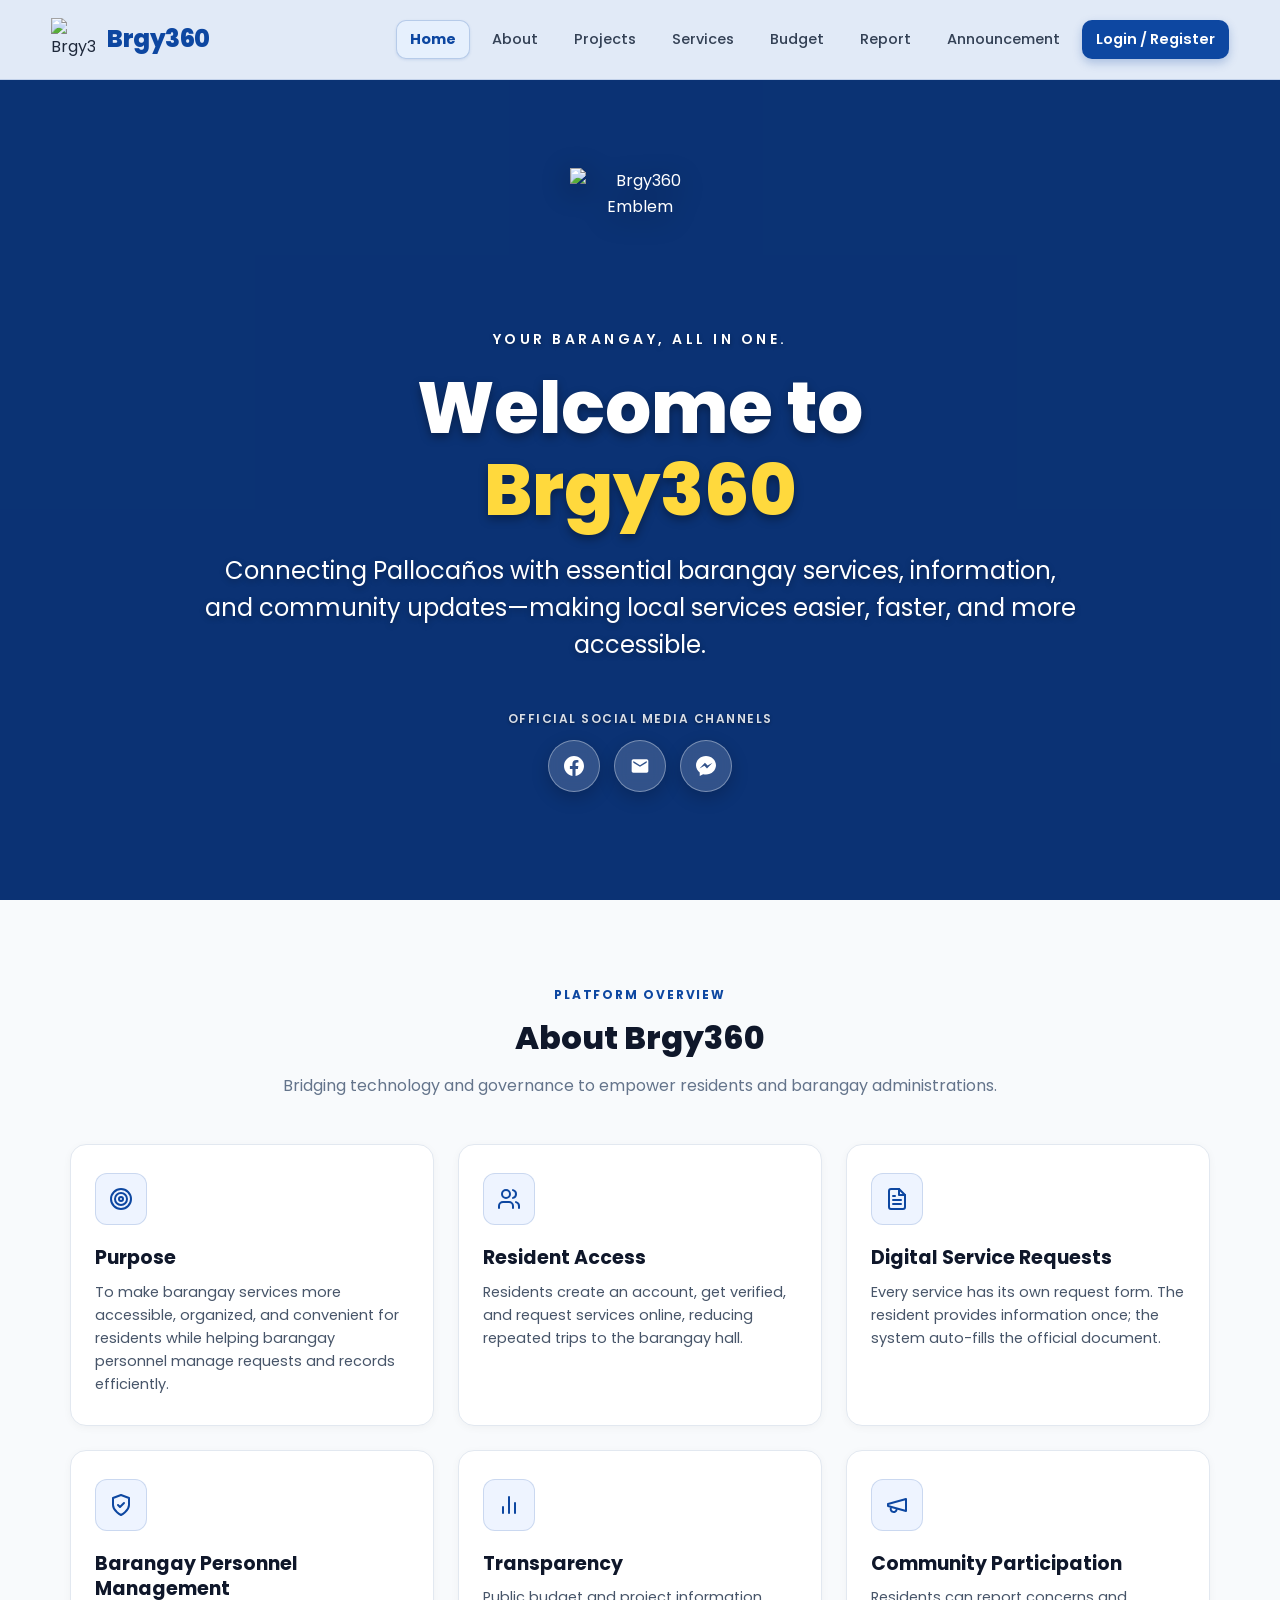
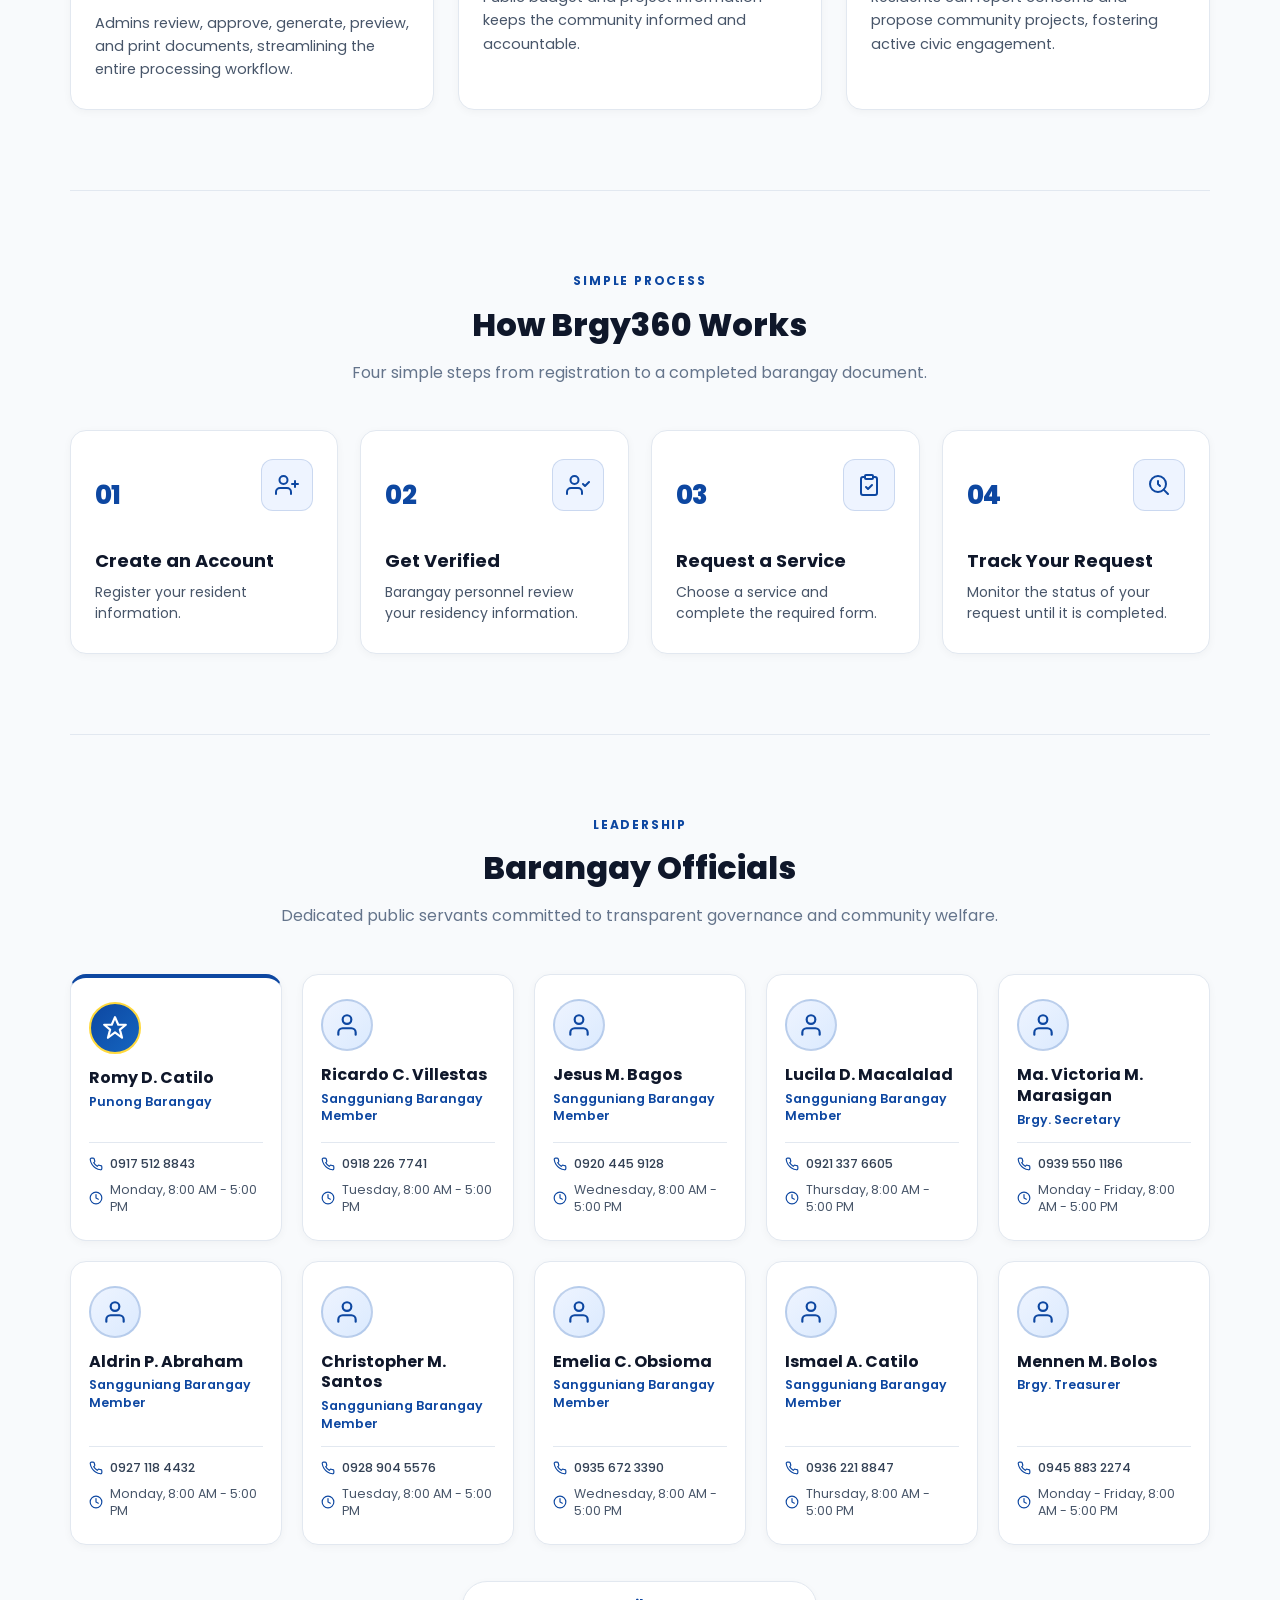
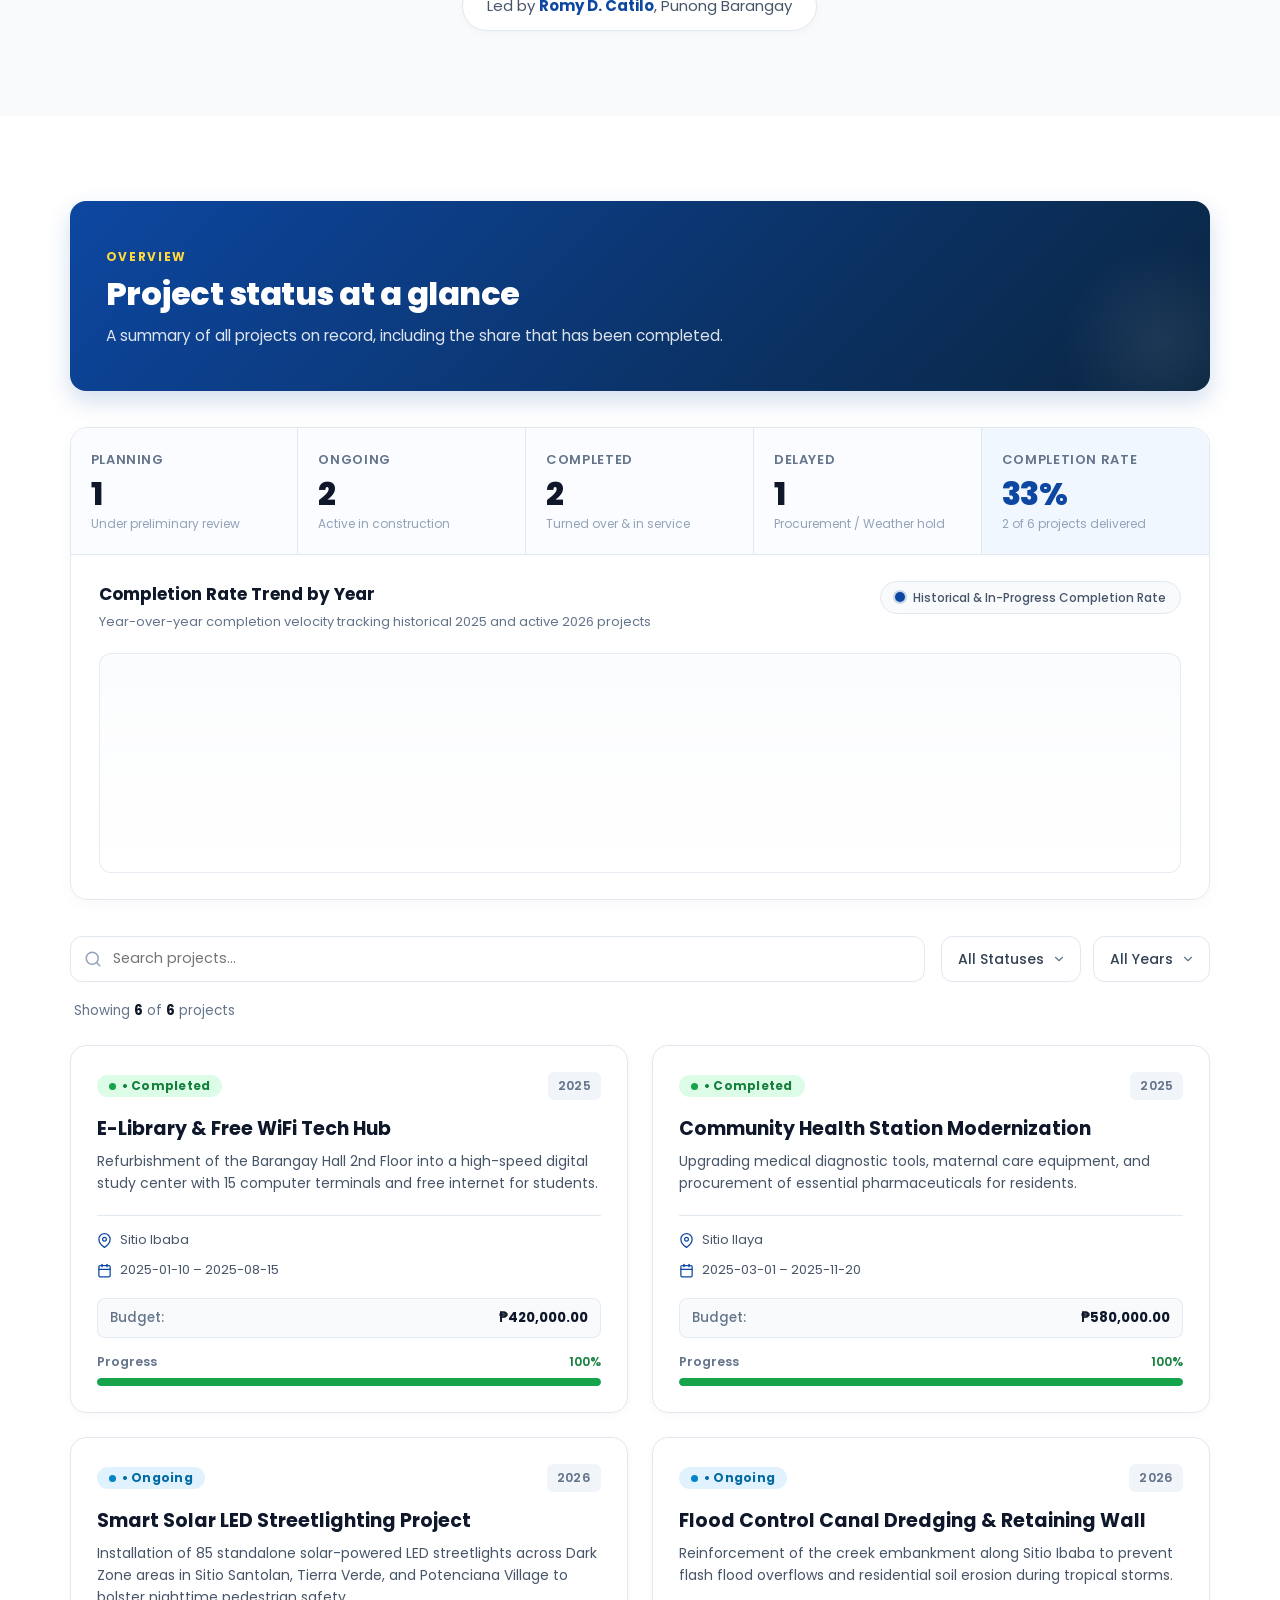
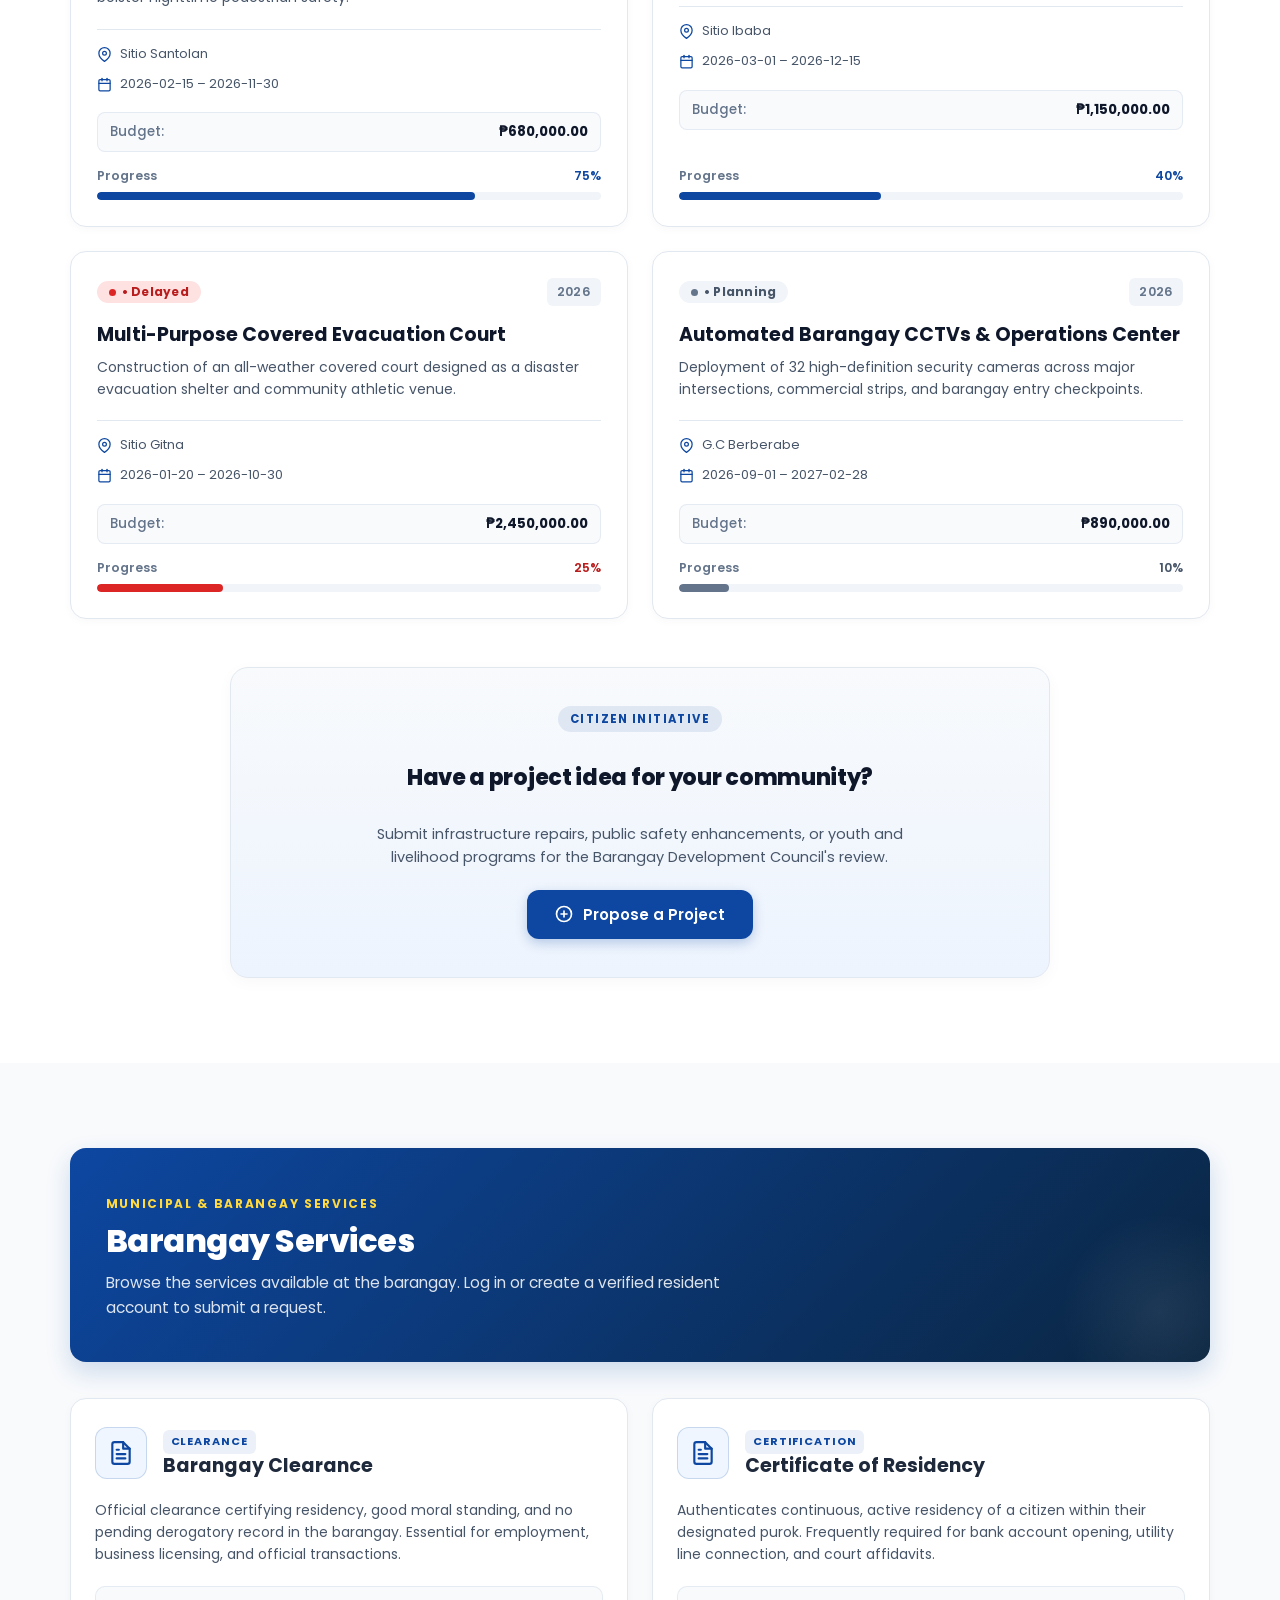
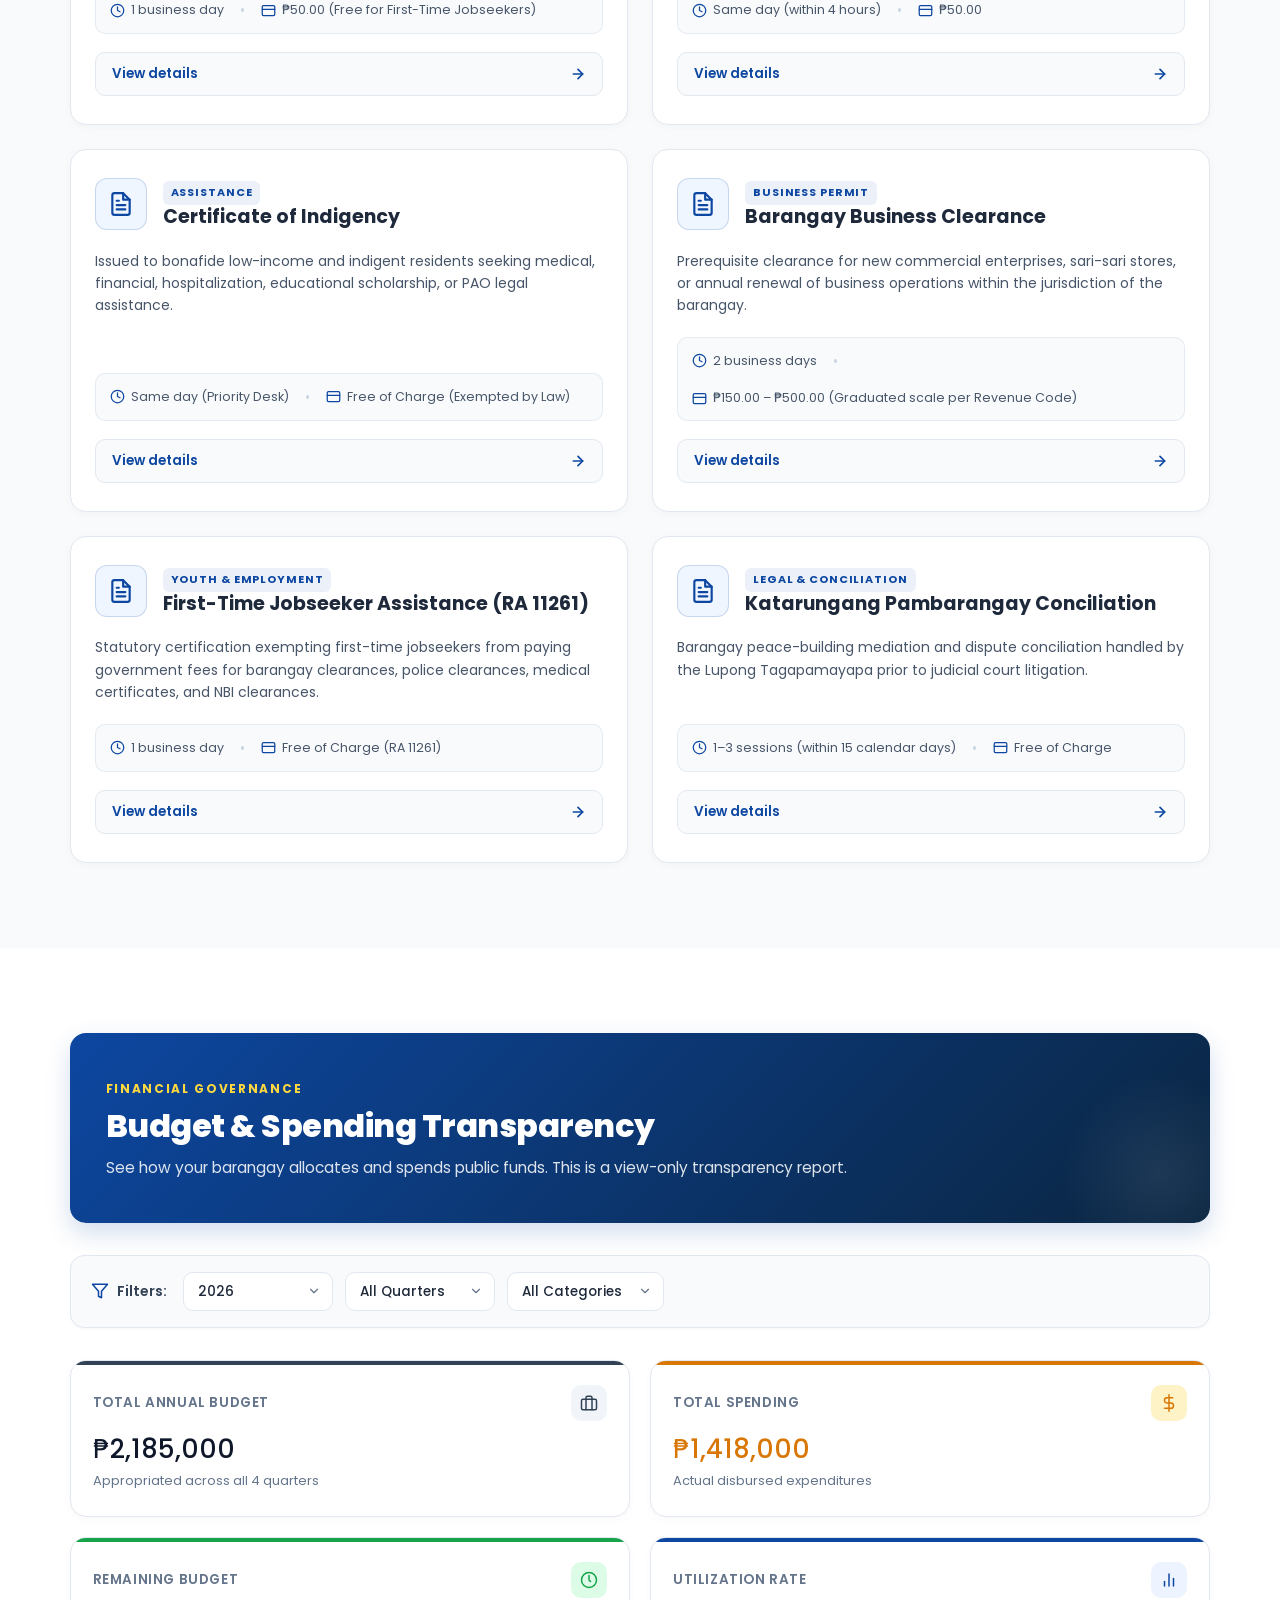
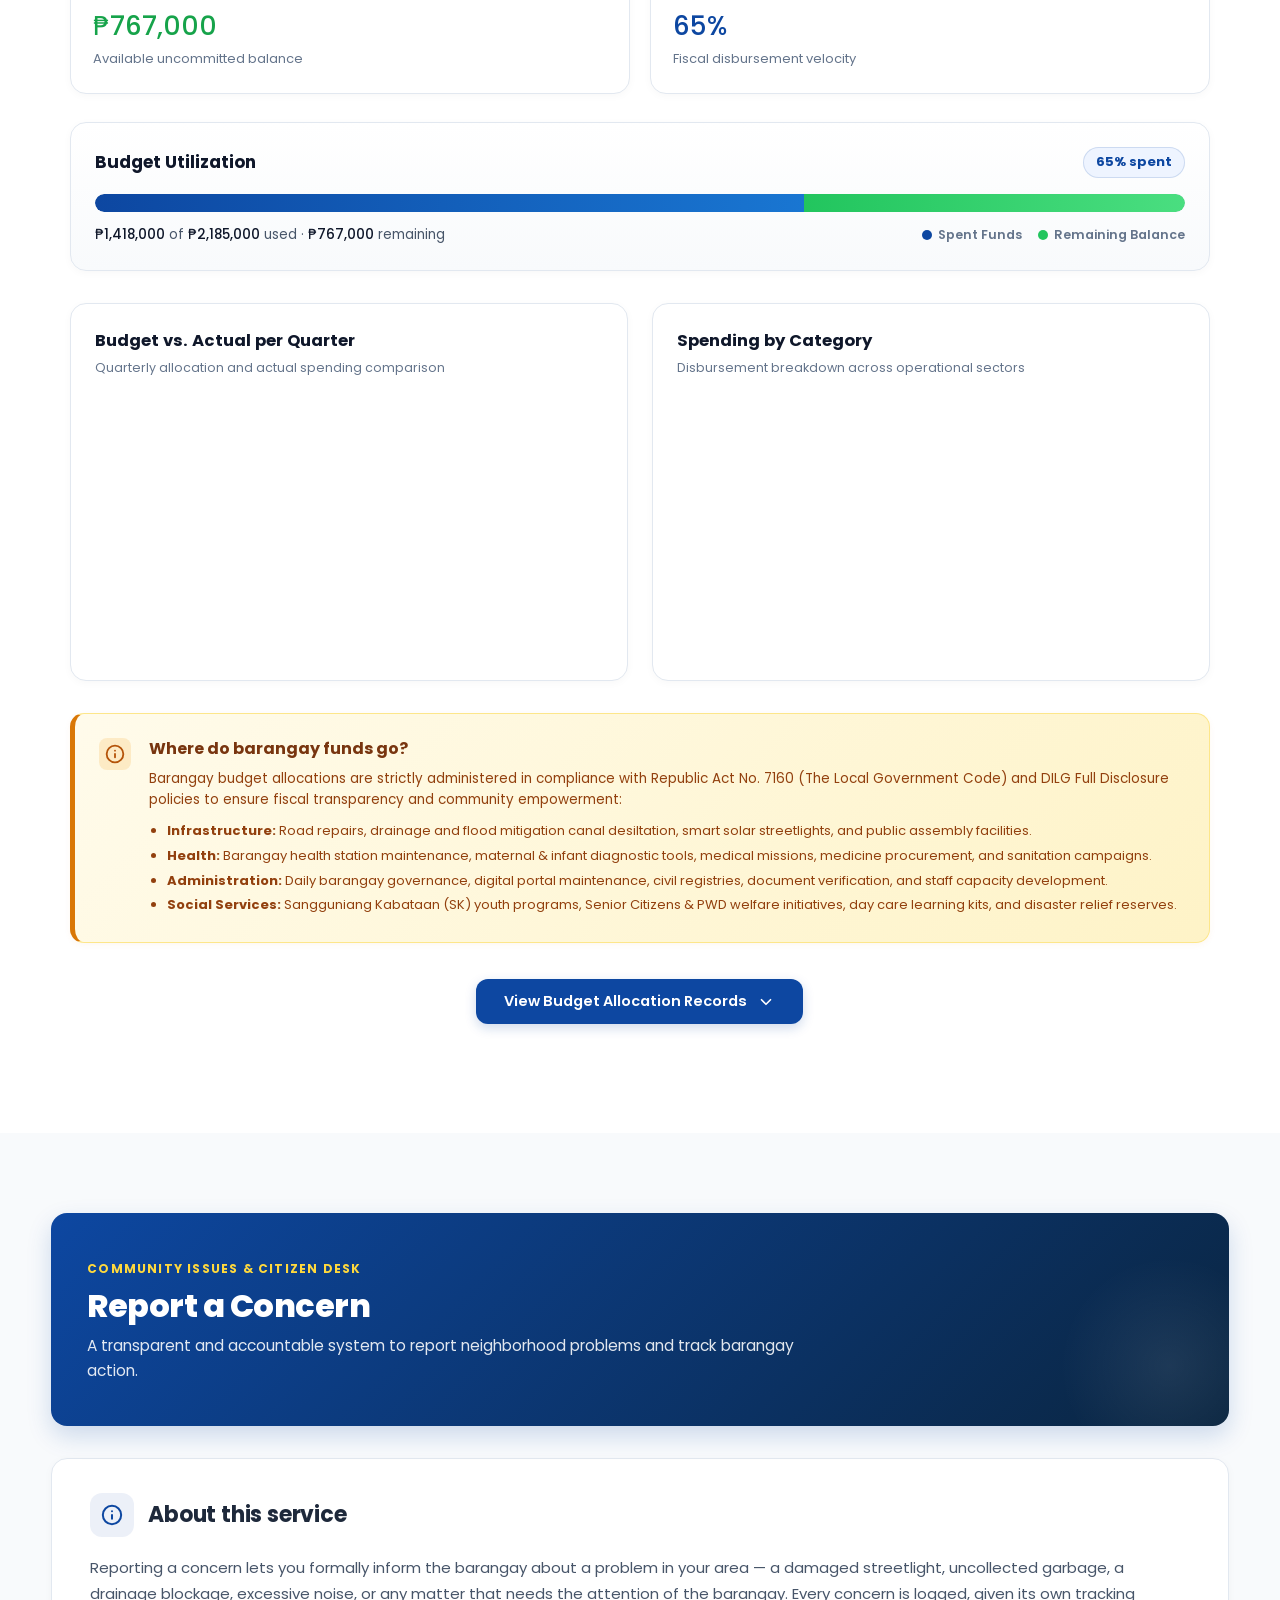
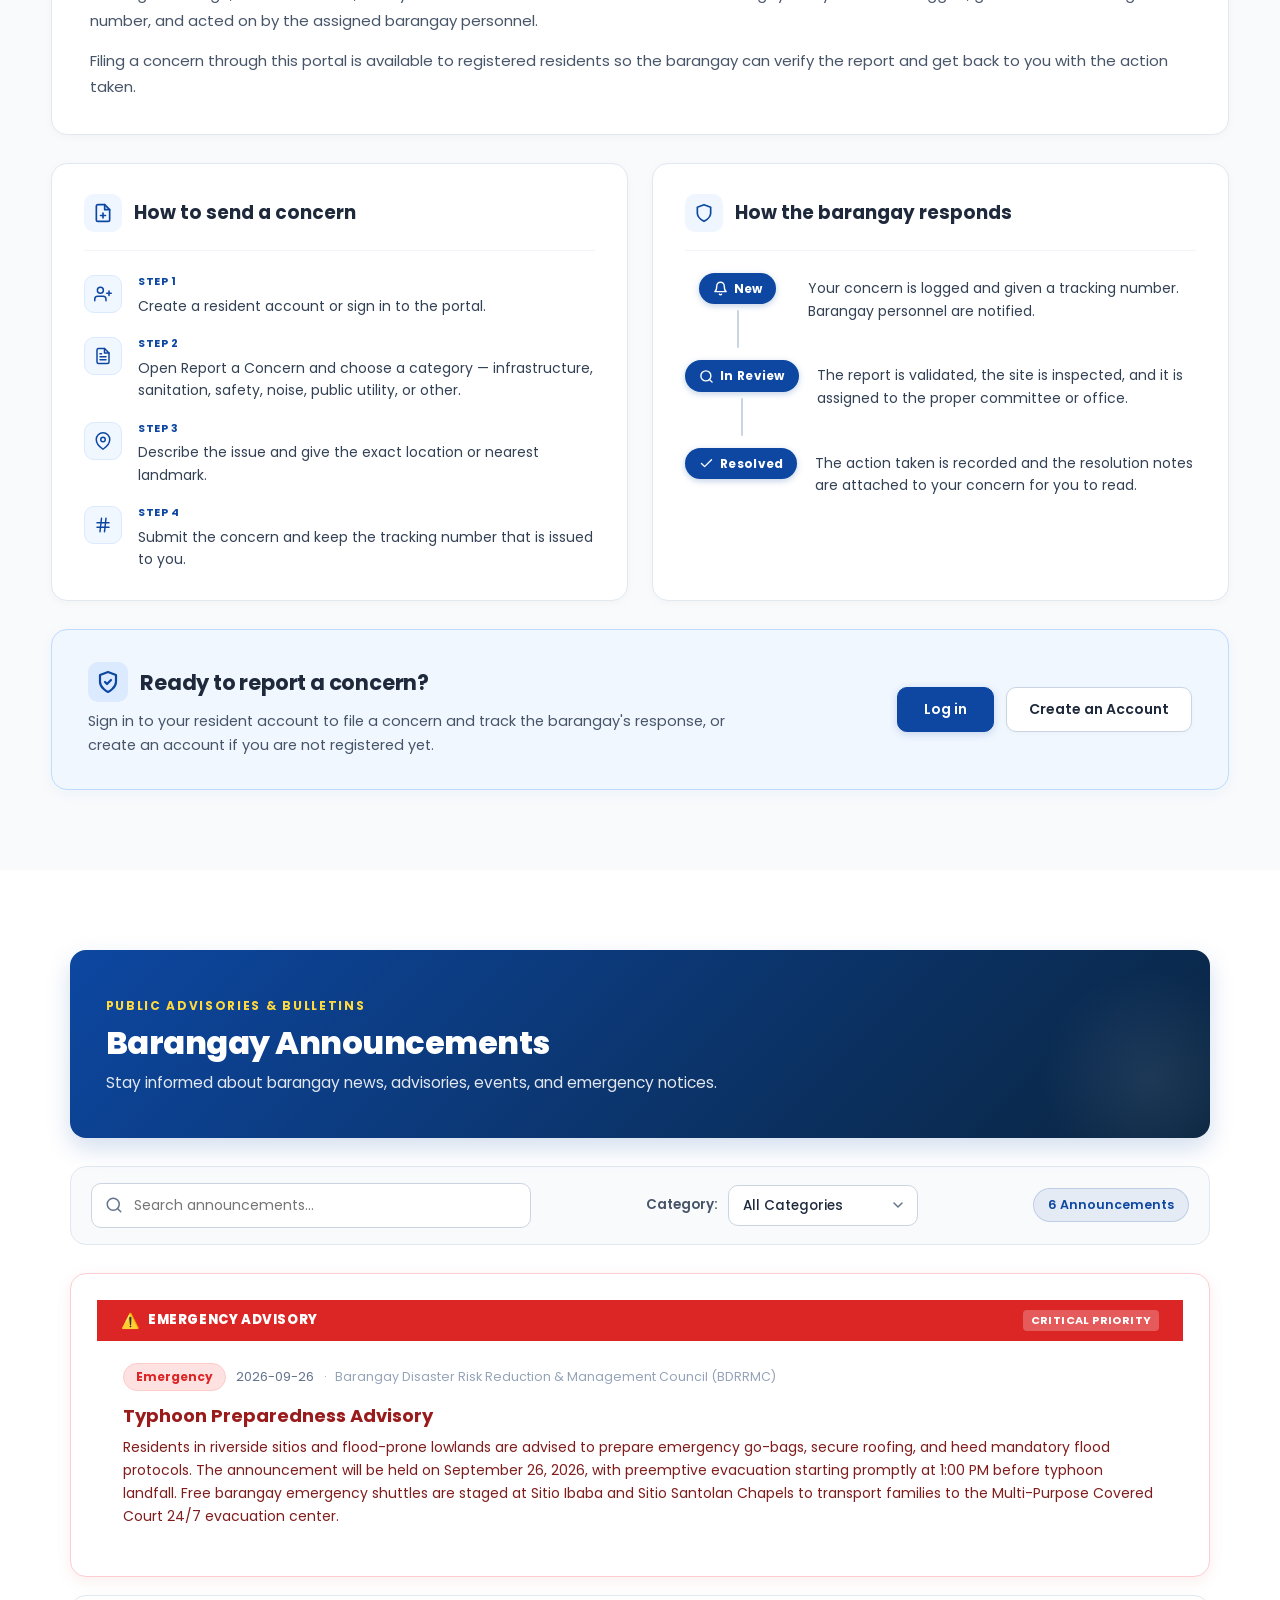
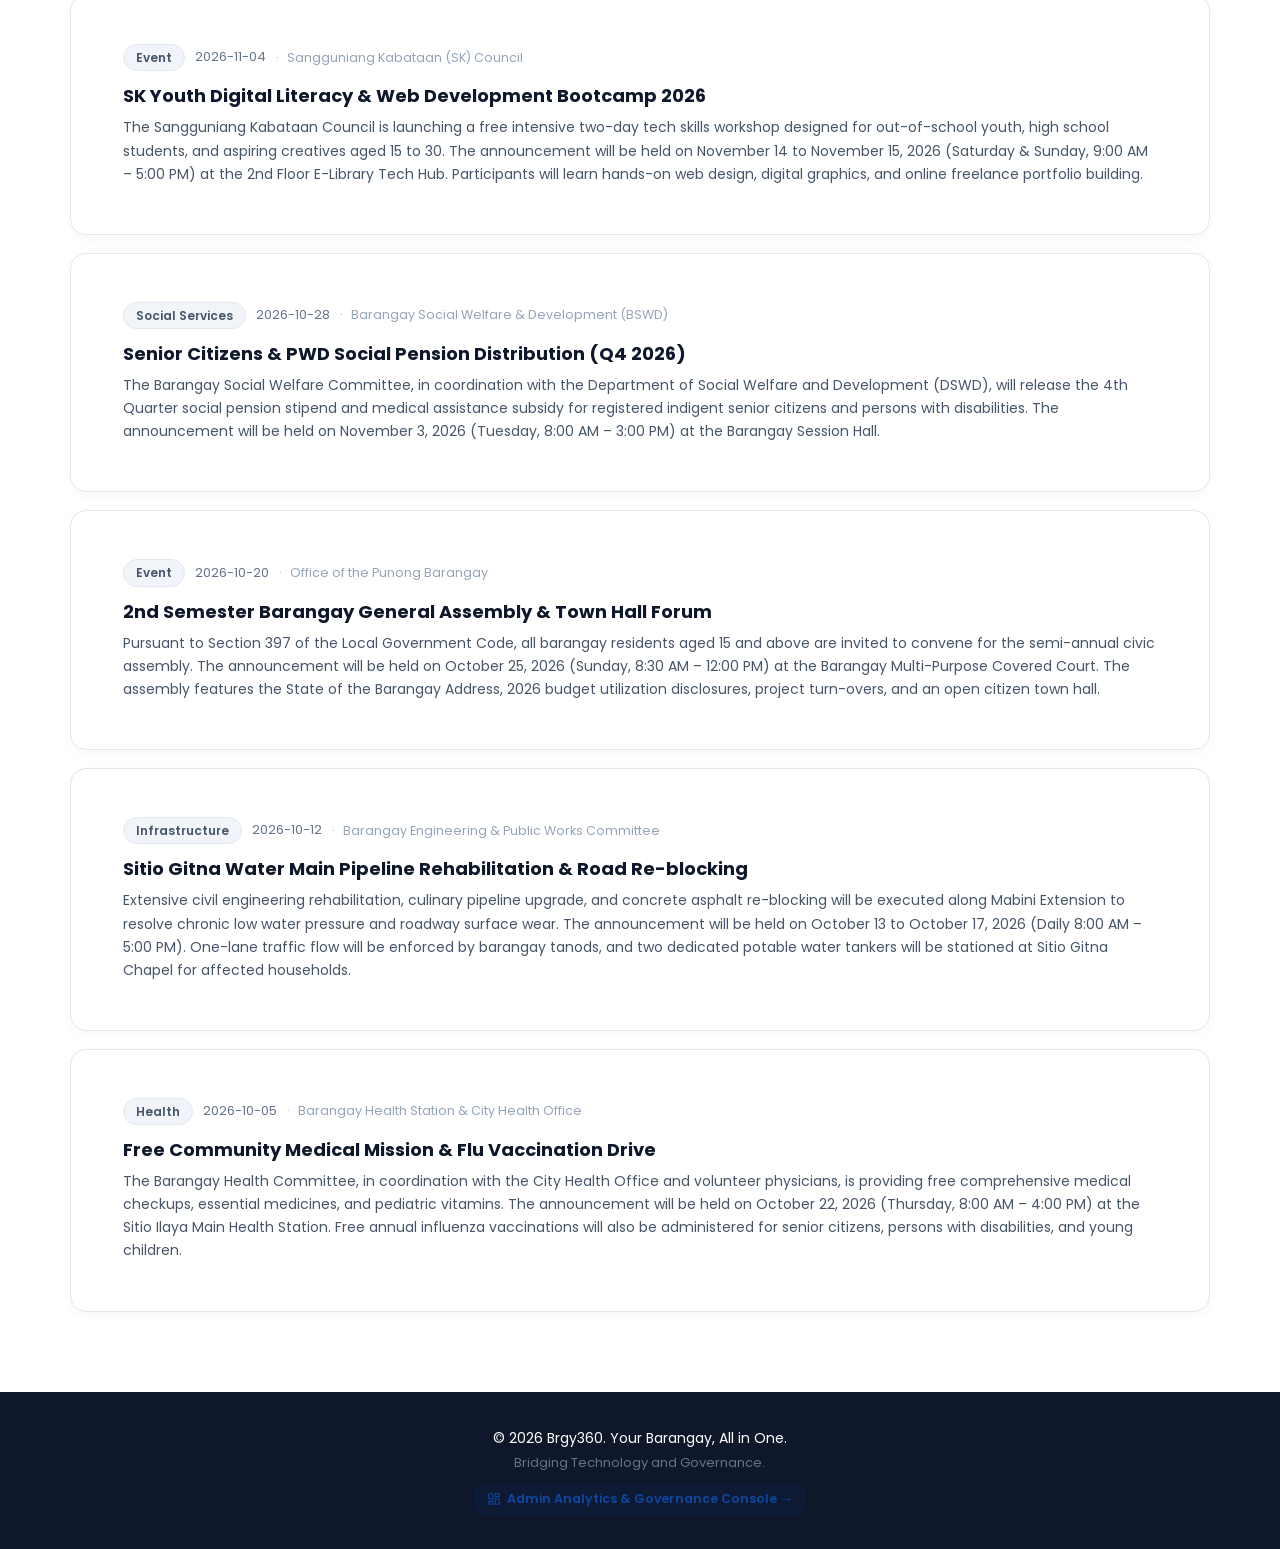
==== index.html @ 4f029cb9 "Add files via upload" ====
<!DOCTYPE html>
<html lang="en">
<head>
  <meta charset="UTF-8">
  <meta name="viewport" content="width=device-width, initial-scale=1.0">
  <title>Brgy360 - Barangay Services Platform</title>
  <meta name="description" content="Brgy360 civic governance platform with full-spectrum descriptive, predictive, and prescriptive analytics console for Barangay Pallocan West.">
  <meta property="og:title" content="Brgy360 - Barangay Services Platform">
  <meta property="og:description" content="Brgy360 civic governance platform with full-spectrum descriptive, predictive, and prescriptive analytics console for Barangay Pallocan West.">

  <!-- Google Font: Poppins (Complete weights for consistent typography) -->
  <link rel="preconnect" href="https://fonts.googleapis.com">
  <link rel="preconnect" href="https://fonts.gstatic.com" crossorigin>
  <link href="https://fonts.googleapis.com/css2?family=Poppins:ital,wght@0,300;0,400;0,500;0,600;0,700;0,800;0,900;1,400;1,600&display=swap" rel="stylesheet">

  <link rel="stylesheet" href="style.css">
  <link rel="stylesheet" href="about.css">
  <link rel="stylesheet" href="projects.css">
  <link rel="stylesheet" href="services.css">
  <link rel="stylesheet" href="budget.css">
  <link rel="stylesheet" href="announcements.css">
  <link rel="stylesheet" href="reports.css">
  <link rel="stylesheet" href="auth.css">
  <!-- Universal Authentication & Route Guard -->
  <script type="module" src="./auth.js"></script>
  <!-- Chart.js CDN for trend chart -->
  <script src="https://cdn.jsdelivr.net/npm/chart.js"></script>
</head>
<body>

  <!-- NAVBAR -->
  <nav class="navbar" id="navbar">
    <div class="nav-container">
      <!-- Left side: Logo & Title -->
      <a href="#home" class="logo-group">
        <img src="assets/logo.png" alt="Brgy360 Logo" class="nav-logo">
        <span class="nav-title">Brgy360</span>
      </a>

      <!-- Mobile hamburger toggle button -->
      <button class="menu-toggle" id="menuToggle" aria-label="Toggle Navigation">
        <span></span>
        <span></span>
        <span></span>
      </button>

      <!-- Right side: Navigation links -->
      <ul class="nav-links" id="navLinks">
        <li><a href="#home">Home</a></li>
        <li><a href="#about">About</a></li>
        <li><a href="#projects">Projects</a></li>
        <li><a href="#services">Services</a></li>
        <li><a href="#budget">Budget</a></li>
        <li><a href="#reports">Report</a></li>
        <li><a href="#announcements">Announcement</a></li>
        <li id="navAuthSlot"><a href="#login" class="nav-btn-auth" id="openLoginBtn">Login / Register</a></li>
      </ul>
    </div>
  </nav>

  <!-- HERO SECTION -->
  <header class="hero" id="home">

    <!-- Background photo slideshow -->
  <div class="hero-slides">
        <div class="hero-slide active" style="background-image: url('assets/brgy.jpg');"></div>
        <div class="hero-slide" style="background-image: url('assets/brgy1.jpg');"></div>
        <div class="hero-slide" style="background-image: url('assets/brgy2.jpg');"></div>
        <div class="hero-slide" style="background-image: url('assets/brgy3.jpg');"></div>
        <div class="hero-slide" style="background-image: url('assets/brgy4.jpg');"></div>
        <div class="hero-slide" style="background-image: url('assets/brgy5.jpg');"></div>
    </div>

    <div class="hero-content">
      <!-- Large centered logo (approx 140px) -->
      <img src="assets/logo1.png" alt="Brgy360 Emblem" class="hero-logo">

      <!-- Small uppercase tagline -->
      <p class="tagline">Your Barangay, All in One.</p>

      <!-- Main heading wrapping onto 2 lines -->
      <h1 class="hero-heading">
        <span class="text-white">Welcome to</span>
        <span class="text-yellow">Brgy360</span>
      </h1>

      <!-- Subheading -->
      <p class="hero-subheading">
        Connecting Pallocaños with essential barangay services, information, and community updates—making local services easier, faster, and more accessible.
      </p>

      <!-- Social Media Circular Link Buttons -->
      <div class="social-links-wrap">
        <span class="social-links-title">Official Social Media Channels</span>
        <div class="social-circle-group">
          <!-- Facebook -->
          <a href="https://www.facebook.com/profile.php?id=61553126976171" target="_blank" rel="noopener noreferrer" class="social-circle-btn facebook" title="Official Facebook Page" aria-label="Official Facebook Page">
            <svg viewBox="0 0 24 24"><path d="M24 12.073c0-6.627-5.373-12-12-12s-12 5.373-12 12c0 5.99 4.388 10.954 10.125 11.854v-8.385H7.078v-3.47h3.047V9.43c0-3.007 1.792-4.669 4.533-4.669 1.312 0 2.686.235 2.686.235v2.953H15.83c-1.491 0-1.956.925-1.956 1.874v2.25h3.328l-.532 3.47h-2.796v8.385C19.612 23.027 24 18.062 24 12.073z"/></svg>
          </a>

          <!-- Email -->
          <a href="https://mail.google.com/mail/?view=cm&fs=1&to=info.pallocanwest@gmail.com" target="_blank" rel="noopener noreferrer" class="social-circle-btn email" title="Official Barangay Email" aria-label="Official Barangay Email">
            <svg viewBox="0 0 24 24"><path d="M20 4H4c-1.1 0-1.99.9-1.99 2L2 18c0 1.1.9 2 2 2h16c1.1 0 2-.9 2-2V6c0-1.1-.9-2-2-2zm0 4l-8 5-8-5V6l8 5 8-5v2z"/></svg>
          </a>

          <!-- Messenger -->
          <a href="https://m.me/61553126976171" target="_blank" rel="noopener noreferrer" class="social-circle-btn messenger" title="Official Barangay Messenger Desk" aria-label="Official Messenger">
            <svg viewBox="0 0 24 24"><path d="M12 0C5.373 0 0 4.974 0 11.111c0 3.498 1.744 6.614 4.469 8.654V24l4.088-2.242c1.092.302 2.247.464 3.443.464 6.627 0 12-4.975 12-11.111C24 4.974 18.627 0 12 0zm1.191 14.963l-3.055-3.26-5.963 3.26L10.732 8.24l3.131 3.259L19.75 8.24l-6.559 6.723z"/></svg>
          </a>
        </div>
      </div>
    </div>
  </header>

  <!-- ==========================================================
       ABOUT SECTION (#about)
       Order:
       1. Feature cards (6 cards, 3 cols x 2 rows)
       2. "How Brgy360 Works" (4-step process)
       3. Barangay Officials (5 cols x 2 rows = 10 people total)
       ========================================================== -->


  <section class="section bg-light about-section" id="about">
    <div class="container">

      <!-- BLOCK 1: FEATURE CARDS BLOCK -->
      <div class="about-block">
        <div class="section-title-wrap">
          <span class="kicker">Platform Overview</span>
          <h2>About Brgy360</h2>
          <p>Bridging technology and governance to empower residents and barangay administrations.</p>
        </div>

        <div class="about-features-grid">
          <!-- Card 1: Purpose -->
          <article class="about-card feature-card">
            <div class="icon-tile" aria-hidden="true">
              <svg class="icon-svg" viewBox="0 0 24 24" fill="none" stroke="currentColor" stroke-width="2" stroke-linecap="round" stroke-linejoin="round">
                <circle cx="12" cy="12" r="10"/>
                <circle cx="12" cy="12" r="6"/>
                <circle cx="12" cy="12" r="2"/>
              </svg>
            </div>
            <h3>Purpose</h3>
            <p class="feature-card-desc">To make barangay services more accessible, organized, and convenient for residents while helping barangay personnel manage requests and records efficiently.</p>
          </article>

          <!-- Card 2: Resident Access -->
          <article class="about-card feature-card">
            <div class="icon-tile" aria-hidden="true">
              <svg class="icon-svg" viewBox="0 0 24 24" fill="none" stroke="currentColor" stroke-width="2" stroke-linecap="round" stroke-linejoin="round">
                <path d="M16 21v-2a4 4 0 0 0-4-4H6a4 4 0 0 0-4 4v2"/>
                <circle cx="9" cy="7" r="4"/>
                <path d="M22 21v-2a4 4 0 0 0-3-3.87"/>
                <path d="M16 3.13a4 4 0 0 1 0 7.75"/>
              </svg>
            </div>
            <h3>Resident Access</h3>
            <p class="feature-card-desc">Residents create an account, get verified, and request services online, reducing repeated trips to the barangay hall.</p>
          </article>

          <!-- Card 3: Digital Service Requests -->
          <article class="about-card feature-card">
            <div class="icon-tile" aria-hidden="true">
              <svg class="icon-svg" viewBox="0 0 24 24" fill="none" stroke="currentColor" stroke-width="2" stroke-linecap="round" stroke-linejoin="round">
                <path d="M14 2H6a2 2 0 0 0-2 2v16a2 2 0 0 0 2 2h12a2 2 0 0 0 2-2V8z"/>
                <polyline points="14 2 14 8 20 8"/>
                <line x1="16" y1="13" x2="8" y2="13"/>
                <line x1="16" y1="17" x2="8" y2="17"/>
                <polyline points="10 9 9 9 8 9"/>
              </svg>
            </div>
            <h3>Digital Service Requests</h3>
            <p class="feature-card-desc">Every service has its own request form. The resident provides information once; the system auto-fills the official document.</p>
          </article>

          <!-- Card 4: Barangay Personnel Management -->
          <article class="about-card feature-card">
            <div class="icon-tile" aria-hidden="true">
              <svg class="icon-svg" viewBox="0 0 24 24" fill="none" stroke="currentColor" stroke-width="2" stroke-linecap="round" stroke-linejoin="round">
                <path d="M12 22s8-4 8-10V5l-8-3-8 3v7c0 6 8 10 8 10z"/>
                <polyline points="9 12 11 14 15 10"/>
              </svg>
            </div>
            <h3>Barangay Personnel Management</h3>
            <p class="feature-card-desc">Admins review, approve, generate, preview, and print documents, streamlining the entire processing workflow.</p>
          </article>

          <!-- Card 5: Transparency -->
          <article class="about-card feature-card">
            <div class="icon-tile" aria-hidden="true">
              <svg class="icon-svg" viewBox="0 0 24 24" fill="none" stroke="currentColor" stroke-width="2" stroke-linecap="round" stroke-linejoin="round">
                <line x1="18" y1="20" x2="18" y2="10"/>
                <line x1="12" y1="20" x2="12" y2="4"/>
                <line x1="6" y1="20" x2="6" y2="14"/>
              </svg>
            </div>
            <h3>Transparency</h3>
            <p class="feature-card-desc">Public budget and project information keeps the community informed and accountable.</p>
          </article>

          <!-- Card 6: Community Participation -->
          <article class="about-card feature-card">
            <div class="icon-tile" aria-hidden="true">
              <svg class="icon-svg" viewBox="0 0 24 24" fill="none" stroke="currentColor" stroke-width="2" stroke-linecap="round" stroke-linejoin="round">
                <path d="m3 11 18-5v12L3 13v-2z"/>
                <path d="M11.6 16.8a3 3 0 1 1-5.8-1.6"/>
              </svg>
            </div>
            <h3>Community Participation</h3>
            <p class="feature-card-desc">Residents can report concerns and propose community projects, fostering active civic engagement.</p>
          </article>
        </div>
      </div>

      <!-- BLOCK 2: "HOW BRGY360 WORKS" (4-STEP PROCESS) -->
      <div class="about-block">
        <div class="section-title-wrap">
          <span class="kicker">SIMPLE PROCESS</span>
          <h2>How Brgy360 Works</h2>
          <p>Four simple steps from registration to a completed barangay document.</p>
        </div>

        <div class="about-steps-grid">
          <!-- Step 01 -->
          <article class="about-card step-card">
            <div class="step-header">
              <span class="step-number">01</span>
              <div class="icon-tile" aria-hidden="true">
                <svg class="icon-svg" viewBox="0 0 24 24" fill="none" stroke="currentColor" stroke-width="2" stroke-linecap="round" stroke-linejoin="round">
                  <path d="M16 21v-2a4 4 0 0 0-4-4H5a4 4 0 0 0-4 4v2"/>
                  <circle cx="8.5" cy="7" r="4"/>
                  <line x1="20" y1="8" x2="20" y2="14"/>
                  <line x1="23" y1="11" x2="17" y2="11"/>
                </svg>
              </div>
            </div>
            <h3>Create an Account</h3>
            <p class="step-card-desc">Register your resident information.</p>
          </article>

          <!-- Step 02 -->
          <article class="about-card step-card">
            <div class="step-header">
              <span class="step-number">02</span>
              <div class="icon-tile" aria-hidden="true">
                <svg class="icon-svg" viewBox="0 0 24 24" fill="none" stroke="currentColor" stroke-width="2" stroke-linecap="round" stroke-linejoin="round">
                  <path d="M16 21v-2a4 4 0 0 0-4-4H5a4 4 0 0 0-4 4v2"/>
                  <circle cx="8.5" cy="7" r="4"/>
                  <polyline points="17 11 19 13 23 9"/>
                </svg>
              </div>
            </div>
            <h3>Get Verified</h3>
            <p class="step-card-desc">Barangay personnel review your residency information.</p>
          </article>

          <!-- Step 03 -->
          <article class="about-card step-card">
            <div class="step-header">
              <span class="step-number">03</span>
              <div class="icon-tile" aria-hidden="true">
                <svg class="icon-svg" viewBox="0 0 24 24" fill="none" stroke="currentColor" stroke-width="2" stroke-linecap="round" stroke-linejoin="round">
                  <path d="M16 4h2a2 2 0 0 1 2 2v14a2 2 0 0 1-2 2H6a2 2 0 0 1-2-2V6a2 2 0 0 1 2-2h2"/>
                  <rect x="8" y="2" width="8" height="4" rx="1" ry="1"/>
                  <path d="M9 14l2 2 4-4"/>
                </svg>
              </div>
            </div>
            <h3>Request a Service</h3>
            <p class="step-card-desc">Choose a service and complete the required form.</p>
          </article>

          <!-- Step 04 -->
          <article class="about-card step-card">
            <div class="step-header">
              <span class="step-number">04</span>
              <div class="icon-tile" aria-hidden="true">
                <svg class="icon-svg" viewBox="0 0 24 24" fill="none" stroke="currentColor" stroke-width="2" stroke-linecap="round" stroke-linejoin="round">
                  <circle cx="11" cy="11" r="8"/>
                  <line x1="21" y1="21" x2="16.65" y2="16.65"/>
                  <polyline points="11 8 11 11 13 13"/>
                </svg>
              </div>
            </div>
            <h3>Track Your Request</h3>
            <p class="step-card-desc">Monitor the status of your request until it is completed.</p>
          </article>
        </div>
      </div>

      <!-- BLOCK 3: BARANGAY OFFICIALS (5x2 Grid - All 10 Officials) -->
      <div class="about-block">
        <div class="section-title-wrap">
          <span class="kicker">LEADERSHIP</span>
          <h2>Barangay Officials</h2>
          <p>Dedicated public servants committed to transparent governance and community welfare.</p>
        </div>

        <div class="about-officials-grid">

          <!-- ==========================================
               ROW 1, COLUMN 1: Punong Barangay
               ========================================== -->
          <article class="about-card official-card official-r1c1 is-punong-barangay">
            <div class="official-avatar" aria-hidden="true">
              <svg viewBox="0 0 24 24" fill="none" stroke="currentColor" stroke-width="2" stroke-linecap="round" stroke-linejoin="round">
                <path d="M12 2l3 7h7l-5.5 4.5 2 7.5-6.5-5-6.5 5 2-7.5-5.5-4.5h7z"/>
              </svg>
            </div>
            <h3>Romy D. Catilo</h3>
            <p class="official-position">Punong Barangay</p>
            <div class="official-meta">
              <div class="official-contact">
                <svg class="meta-icon" viewBox="0 0 24 24" fill="none" stroke="currentColor" stroke-width="2" stroke-linecap="round" stroke-linejoin="round" aria-hidden="true">
                  <path d="M22 16.92v3a2 2 0 0 1-2.18 2 19.79 19.79 0 0 1-8.63-3.07 19.5 19.5 0 0 1-6-6 19.79 19.79 0 0 1-3.07-8.67A2 2 0 0 1 4.11 2h3a2 2 0 0 1 2 1.72 12.84 12.84 0 0 0 .7 2.81 2 2 0 0 1-.45 2.11L8.09 9.91a16 16 0 0 0 6 6l1.27-1.27a2 2 0 0 1 2.11-.45 12.84 12.84 0 0 0 2.81.7A2 2 0 0 1 22 16.92z"/>
                </svg>
                <a href="tel:09175128843">0917 512 8843</a>
              </div>
              <div class="official-schedule">
                <svg class="meta-icon" viewBox="0 0 24 24" fill="none" stroke="currentColor" stroke-width="2" stroke-linecap="round" stroke-linejoin="round" aria-hidden="true">
                  <circle cx="12" cy="12" r="10"/>
                  <polyline points="12 6 12 12 16 14"/>
                </svg>
                <span>Monday, 8:00 AM - 5:00 PM</span>
              </div>
            </div>
          </article>

          <!-- ==========================================
               ROW 1, COLUMN 2: Sangguniang Member
               ========================================== -->
          <article class="about-card official-card official-r1c2">
            <div class="official-avatar" aria-hidden="true">
              <svg viewBox="0 0 24 24" fill="none" stroke="currentColor" stroke-width="2" stroke-linecap="round" stroke-linejoin="round">
                <path d="M20 21v-2a4 4 0 0 0-4-4H8a4 4 0 0 0-4 4v2"/>
                <circle cx="12" cy="7" r="4"/>
              </svg>
            </div>
            <h3>Ricardo C. Villestas</h3>
            <p class="official-position">Sangguniang Barangay Member</p>
            <div class="official-meta">
              <div class="official-contact">
                <svg class="meta-icon" viewBox="0 0 24 24" fill="none" stroke="currentColor" stroke-width="2" stroke-linecap="round" stroke-linejoin="round" aria-hidden="true">
                  <path d="M22 16.92v3a2 2 0 0 1-2.18 2 19.79 19.79 0 0 1-8.63-3.07 19.5 19.5 0 0 1-6-6 19.79 19.79 0 0 1-3.07-8.67A2 2 0 0 1 4.11 2h3a2 2 0 0 1 2 1.72 12.84 12.84 0 0 0 .7 2.81 2 2 0 0 1-.45 2.11L8.09 9.91a16 16 0 0 0 6 6l1.27-1.27a2 2 0 0 1 2.11-.45 12.84 12.84 0 0 0 2.81.7A2 2 0 0 1 22 16.92z"/>
                </svg>
                <a href="tel:09182267741">0918 226 7741</a>
              </div>
              <div class="official-schedule">
                <svg class="meta-icon" viewBox="0 0 24 24" fill="none" stroke="currentColor" stroke-width="2" stroke-linecap="round" stroke-linejoin="round" aria-hidden="true">
                  <circle cx="12" cy="12" r="10"/>
                  <polyline points="12 6 12 12 16 14"/>
                </svg>
                <span>Tuesday, 8:00 AM - 5:00 PM</span>
              </div>
            </div>
          </article>

          <!-- ==========================================
               ROW 1, COLUMN 3: Sangguniang Member
               ========================================== -->
          <article class="about-card official-card official-r1c3">
            <div class="official-avatar" aria-hidden="true">
              <svg viewBox="0 0 24 24" fill="none" stroke="currentColor" stroke-width="2" stroke-linecap="round" stroke-linejoin="round">
                <path d="M20 21v-2a4 4 0 0 0-4-4H8a4 4 0 0 0-4 4v2"/>
                <circle cx="12" cy="7" r="4"/>
              </svg>
            </div>
            <h3>Jesus M. Bagos</h3>
            <p class="official-position">Sangguniang Barangay Member</p>
            <div class="official-meta">
              <div class="official-contact">
                <svg class="meta-icon" viewBox="0 0 24 24" fill="none" stroke="currentColor" stroke-width="2" stroke-linecap="round" stroke-linejoin="round" aria-hidden="true">
                  <path d="M22 16.92v3a2 2 0 0 1-2.18 2 19.79 19.79 0 0 1-8.63-3.07 19.5 19.5 0 0 1-6-6 19.79 19.79 0 0 1-3.07-8.67A2 2 0 0 1 4.11 2h3a2 2 0 0 1 2 1.72 12.84 12.84 0 0 0 .7 2.81 2 2 0 0 1-.45 2.11L8.09 9.91a16 16 0 0 0 6 6l1.27-1.27a2 2 0 0 1 2.11-.45 12.84 12.84 0 0 0 2.81.7A2 2 0 0 1 22 16.92z"/>
                </svg>
                <a href="tel:09204459128">0920 445 9128</a>
              </div>
              <div class="official-schedule">
                <svg class="meta-icon" viewBox="0 0 24 24" fill="none" stroke="currentColor" stroke-width="2" stroke-linecap="round" stroke-linejoin="round" aria-hidden="true">
                  <circle cx="12" cy="12" r="10"/>
                  <polyline points="12 6 12 12 16 14"/>
                </svg>
                <span>Wednesday, 8:00 AM - 5:00 PM</span>
              </div>
            </div>
          </article>

          <!-- ==========================================
               ROW 1, COLUMN 4: Sangguniang Member
               ========================================== -->
          <article class="about-card official-card official-r1c4">
            <div class="official-avatar" aria-hidden="true">
              <svg viewBox="0 0 24 24" fill="none" stroke="currentColor" stroke-width="2" stroke-linecap="round" stroke-linejoin="round">
                <path d="M20 21v-2a4 4 0 0 0-4-4H8a4 4 0 0 0-4 4v2"/>
                <circle cx="12" cy="7" r="4"/>
              </svg>
            </div>
            <h3>Lucila D. Macalalad</h3>
            <p class="official-position">Sangguniang Barangay Member</p>
            <div class="official-meta">
              <div class="official-contact">
                <svg class="meta-icon" viewBox="0 0 24 24" fill="none" stroke="currentColor" stroke-width="2" stroke-linecap="round" stroke-linejoin="round" aria-hidden="true">
                  <path d="M22 16.92v3a2 2 0 0 1-2.18 2 19.79 19.79 0 0 1-8.63-3.07 19.5 19.5 0 0 1-6-6 19.79 19.79 0 0 1-3.07-8.67A2 2 0 0 1 4.11 2h3a2 2 0 0 1 2 1.72 12.84 12.84 0 0 0 .7 2.81 2 2 0 0 1-.45 2.11L8.09 9.91a16 16 0 0 0 6 6l1.27-1.27a2 2 0 0 1 2.11-.45 12.84 12.84 0 0 0 2.81.7A2 2 0 0 1 22 16.92z"/>
                </svg>
                <a href="tel:09213376605">0921 337 6605</a>
              </div>
              <div class="official-schedule">
                <svg class="meta-icon" viewBox="0 0 24 24" fill="none" stroke="currentColor" stroke-width="2" stroke-linecap="round" stroke-linejoin="round" aria-hidden="true">
                  <circle cx="12" cy="12" r="10"/>
                  <polyline points="12 6 12 12 16 14"/>
                </svg>
                <span>Thursday, 8:00 AM - 5:00 PM</span>
              </div>
            </div>
          </article>

          <!-- ====================================================
               ROW 1, COLUMN 5: Barangay Secretary
               ==================================================== -->
          <article class="about-card official-card official-r1c5">
            <div class="official-avatar" aria-hidden="true">
              <svg viewBox="0 0 24 24" fill="none" stroke="currentColor" stroke-width="2" stroke-linecap="round" stroke-linejoin="round">
                <path d="M20 21v-2a4 4 0 0 0-4-4H8a4 4 0 0 0-4 4v2"/>
                <circle cx="12" cy="7" r="4"/>
              </svg>
            </div>
            <h3>Ma. Victoria M. Marasigan</h3>
            <p class="official-position">Brgy. Secretary</p>
            <div class="official-meta">
              <div class="official-contact">
                <svg class="meta-icon" viewBox="0 0 24 24" fill="none" stroke="currentColor" stroke-width="2" stroke-linecap="round" stroke-linejoin="round" aria-hidden="true">
                  <path d="M22 16.92v3a2 2 0 0 1-2.18 2 19.79 19.79 0 0 1-8.63-3.07 19.5 19.5 0 0 1-6-6 19.79 19.79 0 0 1-3.07-8.67A2 2 0 0 1 4.11 2h3a2 2 0 0 1 2 1.72 12.84 12.84 0 0 0 .7 2.81 2 2 0 0 1-.45 2.11L8.09 9.91a16 16 0 0 0 6 6l1.27-1.27a2 2 0 0 1 2.11-.45 12.84 12.84 0 0 0 2.81.7A2 2 0 0 1 22 16.92z"/>
                </svg>
                <a href="tel:09395501186">0939 550 1186</a>
              </div>
              <div class="official-schedule">
                <svg class="meta-icon" viewBox="0 0 24 24" fill="none" stroke="currentColor" stroke-width="2" stroke-linecap="round" stroke-linejoin="round" aria-hidden="true">
                  <circle cx="12" cy="12" r="10"/>
                  <polyline points="12 6 12 12 16 14"/>
                </svg>
                <span>Monday - Friday, 8:00 AM - 5:00 PM</span>
              </div>
            </div>
          </article>

          <!-- ==========================================
               ROW 2, COLUMN 1: Sangguniang Member
               ========================================== -->
          <article class="about-card official-card official-r2c1">
            <div class="official-avatar" aria-hidden="true">
              <svg viewBox="0 0 24 24" fill="none" stroke="currentColor" stroke-width="2" stroke-linecap="round" stroke-linejoin="round">
                <path d="M20 21v-2a4 4 0 0 0-4-4H8a4 4 0 0 0-4 4v2"/>
                <circle cx="12" cy="7" r="4"/>
              </svg>
            </div>
            <h3>Aldrin P. Abraham</h3>
            <p class="official-position">Sangguniang Barangay Member</p>
            <div class="official-meta">
              <div class="official-contact">
                <svg class="meta-icon" viewBox="0 0 24 24" fill="none" stroke="currentColor" stroke-width="2" stroke-linecap="round" stroke-linejoin="round" aria-hidden="true">
                  <path d="M22 16.92v3a2 2 0 0 1-2.18 2 19.79 19.79 0 0 1-8.63-3.07 19.5 19.5 0 0 1-6-6 19.79 19.79 0 0 1-3.07-8.67A2 2 0 0 1 4.11 2h3a2 2 0 0 1 2 1.72 12.84 12.84 0 0 0 .7 2.81 2 2 0 0 1-.45 2.11L8.09 9.91a16 16 0 0 0 6 6l1.27-1.27a2 2 0 0 1 2.11-.45 12.84 12.84 0 0 0 2.81.7A2 2 0 0 1 22 16.92z"/>
                </svg>
                <a href="tel:09271184432">0927 118 4432</a>
              </div>
              <div class="official-schedule">
                <svg class="meta-icon" viewBox="0 0 24 24" fill="none" stroke="currentColor" stroke-width="2" stroke-linecap="round" stroke-linejoin="round" aria-hidden="true">
                  <circle cx="12" cy="12" r="10"/>
                  <polyline points="12 6 12 12 16 14"/>
                </svg>
                <span>Monday, 8:00 AM - 5:00 PM</span>
              </div>
            </div>
          </article>

          <!-- ==========================================
               ROW 2, COLUMN 2: Sangguniang Member
               ========================================== -->
          <article class="about-card official-card official-r2c2">
            <div class="official-avatar" aria-hidden="true">
              <svg viewBox="0 0 24 24" fill="none" stroke="currentColor" stroke-width="2" stroke-linecap="round" stroke-linejoin="round">
                <path d="M20 21v-2a4 4 0 0 0-4-4H8a4 4 0 0 0-4 4v2"/>
                <circle cx="12" cy="7" r="4"/>
              </svg>
            </div>
            <h3>Christopher M. Santos</h3>
            <p class="official-position">Sangguniang Barangay Member</p>
            <div class="official-meta">
              <div class="official-contact">
                <svg class="meta-icon" viewBox="0 0 24 24" fill="none" stroke="currentColor" stroke-width="2" stroke-linecap="round" stroke-linejoin="round" aria-hidden="true">
                  <path d="M22 16.92v3a2 2 0 0 1-2.18 2 19.79 19.79 0 0 1-8.63-3.07 19.5 19.5 0 0 1-6-6 19.79 19.79 0 0 1-3.07-8.67A2 2 0 0 1 4.11 2h3a2 2 0 0 1 2 1.72 12.84 12.84 0 0 0 .7 2.81 2 2 0 0 1-.45 2.11L8.09 9.91a16 16 0 0 0 6 6l1.27-1.27a2 2 0 0 1 2.11-.45 12.84 12.84 0 0 0 2.81.7A2 2 0 0 1 22 16.92z"/>
                </svg>
                <a href="tel:09289045576">0928 904 5576</a>
              </div>
              <div class="official-schedule">
                <svg class="meta-icon" viewBox="0 0 24 24" fill="none" stroke="currentColor" stroke-width="2" stroke-linecap="round" stroke-linejoin="round" aria-hidden="true">
                  <circle cx="12" cy="12" r="10"/>
                  <polyline points="12 6 12 12 16 14"/>
                </svg>
                <span>Tuesday, 8:00 AM - 5:00 PM</span>
              </div>
            </div>
          </article>

          <!-- ==========================================
               ROW 2, COLUMN 3: Sangguniang Member
               ========================================== -->
          <article class="about-card official-card official-r2c3">
            <div class="official-avatar" aria-hidden="true">
              <svg viewBox="0 0 24 24" fill="none" stroke="currentColor" stroke-width="2" stroke-linecap="round" stroke-linejoin="round">
                <path d="M20 21v-2a4 4 0 0 0-4-4H8a4 4 0 0 0-4 4v2"/>
                <circle cx="12" cy="7" r="4"/>
              </svg>
            </div>
            <h3>Emelia C. Obsioma</h3>
            <p class="official-position">Sangguniang Barangay Member</p>
            <div class="official-meta">
              <div class="official-contact">
                <svg class="meta-icon" viewBox="0 0 24 24" fill="none" stroke="currentColor" stroke-width="2" stroke-linecap="round" stroke-linejoin="round" aria-hidden="true">
                  <path d="M22 16.92v3a2 2 0 0 1-2.18 2 19.79 19.79 0 0 1-8.63-3.07 19.5 19.5 0 0 1-6-6 19.79 19.79 0 0 1-3.07-8.67A2 2 0 0 1 4.11 2h3a2 2 0 0 1 2 1.72 12.84 12.84 0 0 0 .7 2.81 2 2 0 0 1-.45 2.11L8.09 9.91a16 16 0 0 0 6 6l1.27-1.27a2 2 0 0 1 2.11-.45 12.84 12.84 0 0 0 2.81.7A2 2 0 0 1 22 16.92z"/>
                </svg>
                <a href="tel:09356723390">0935 672 3390</a>
              </div>
              <div class="official-schedule">
                <svg class="meta-icon" viewBox="0 0 24 24" fill="none" stroke="currentColor" stroke-width="2" stroke-linecap="round" stroke-linejoin="round" aria-hidden="true">
                  <circle cx="12" cy="12" r="10"/>
                  <polyline points="12 6 12 12 16 14"/>
                </svg>
                <span>Wednesday, 8:00 AM - 5:00 PM</span>
              </div>
            </div>
          </article>

          <!-- ==========================================
               ROW 2, COLUMN 4: Sangguniang Member
               ========================================== -->
          <article class="about-card official-card official-r2c4">
            <div class="official-avatar" aria-hidden="true">
              <svg viewBox="0 0 24 24" fill="none" stroke="currentColor" stroke-width="2" stroke-linecap="round" stroke-linejoin="round">
                <path d="M20 21v-2a4 4 0 0 0-4-4H8a4 4 0 0 0-4 4v2"/>
                <circle cx="12" cy="7" r="4"/>
              </svg>
            </div>
            <h3>Ismael A. Catilo</h3>
            <p class="official-position">Sangguniang Barangay Member</p>
            <div class="official-meta">
              <div class="official-contact">
                <svg class="meta-icon" viewBox="0 0 24 24" fill="none" stroke="currentColor" stroke-width="2" stroke-linecap="round" stroke-linejoin="round" aria-hidden="true">
                  <path d="M22 16.92v3a2 2 0 0 1-2.18 2 19.79 19.79 0 0 1-8.63-3.07 19.5 19.5 0 0 1-6-6 19.79 19.79 0 0 1-3.07-8.67A2 2 0 0 1 4.11 2h3a2 2 0 0 1 2 1.72 12.84 12.84 0 0 0 .7 2.81 2 2 0 0 1-.45 2.11L8.09 9.91a16 16 0 0 0 6 6l1.27-1.27a2 2 0 0 1 2.11-.45 12.84 12.84 0 0 0 2.81.7A2 2 0 0 1 22 16.92z"/>
                </svg>
                <a href="tel:09362218847">0936 221 8847</a>
              </div>
              <div class="official-schedule">
                <svg class="meta-icon" viewBox="0 0 24 24" fill="none" stroke="currentColor" stroke-width="2" stroke-linecap="round" stroke-linejoin="round" aria-hidden="true">
                  <circle cx="12" cy="12" r="10"/>
                  <polyline points="12 6 12 12 16 14"/>
                </svg>
                <span>Thursday, 8:00 AM - 5:00 PM</span>
              </div>
            </div>
          </article>

          <!-- ====================================================
               ROW 2, COLUMN 5: Barangay Treasurer
               ==================================================== -->
          <article class="about-card official-card official-r2c5">
            <div class="official-avatar" aria-hidden="true">
              <svg viewBox="0 0 24 24" fill="none" stroke="currentColor" stroke-width="2" stroke-linecap="round" stroke-linejoin="round">
                <path d="M20 21v-2a4 4 0 0 0-4-4H8a4 4 0 0 0-4 4v2"/>
                <circle cx="12" cy="7" r="4"/>
              </svg>
            </div>
            <h3>Mennen M. Bolos</h3>
            <p class="official-position">Brgy. Treasurer</p>
            <div class="official-meta">
              <div class="official-contact">
                <svg class="meta-icon" viewBox="0 0 24 24" fill="none" stroke="currentColor" stroke-width="2" stroke-linecap="round" stroke-linejoin="round" aria-hidden="true">
                  <path d="M22 16.92v3a2 2 0 0 1-2.18 2 19.79 19.79 0 0 1-8.63-3.07 19.5 19.5 0 0 1-6-6 19.79 19.79 0 0 1-3.07-8.67A2 2 0 0 1 4.11 2h3a2 2 0 0 1 2 1.72 12.84 12.84 0 0 0 .7 2.81 2 2 0 0 1-.45 2.11L8.09 9.91a16 16 0 0 0 6 6l1.27-1.27a2 2 0 0 1 2.11-.45 12.84 12.84 0 0 0 2.81.7A2 2 0 0 1 22 16.92z"/>
                </svg>
                <a href="tel:09458832274">0945 883 2274</a>
              </div>
              <div class="official-schedule">
                <svg class="meta-icon" viewBox="0 0 24 24" fill="none" stroke="currentColor" stroke-width="2" stroke-linecap="round" stroke-linejoin="round" aria-hidden="true">
                  <circle cx="12" cy="12" r="10"/>
                  <polyline points="12 6 12 12 16 14"/>
                </svg>
                <span>Monday - Friday, 8:00 AM - 5:00 PM</span>
              </div>
            </div>
          </article>

        </div>

        <!-- Leadership Footer Line -->
        <div class="officials-footer-wrap">
          <p class="officials-footer">Led by <strong>Romy D. Catilo</strong>, Punong Barangay</p>
        </div>
      </div>

    </div>
  </section>

  <!-- PROJECTS SECTION (#projects) -->
  <section class="section" id="projects">
    <div class="container">

      <!-- 1. SECTION OVERVIEW (Top Header) -->
      <div class="projects-section-header">
        <span class="projects-kicker">OVERVIEW</span>
        <h2>Project status at a glance</h2>
        <p>A summary of all projects on record, including the share that has been completed.</p>
      </div>

      <!-- 2. METRICS DISPLAY & TREND CHART (Top Dashboard Block) -->
      <div class="projects-dashboard-block">
        <!-- KPI Row: 5 horizontal slots -->
        <div class="kpi-row" role="region" aria-label="Project Status Summary KPIs">
          <div class="kpi-slot">
            <span class="kpi-label">Planning</span>
            <span class="kpi-value" id="kpiPlanning">1</span>
            <span class="kpi-subtext">Under preliminary review</span>
          </div>
          <div class="kpi-slot">
            <span class="kpi-label">Ongoing</span>
            <span class="kpi-value" id="kpiOngoing">2</span>
            <span class="kpi-subtext">Active in construction</span>
          </div>
          <div class="kpi-slot">
            <span class="kpi-label">Completed</span>
            <span class="kpi-value" id="kpiCompleted">2</span>
            <span class="kpi-subtext">Turned over & in service</span>
          </div>
          <div class="kpi-slot">
            <span class="kpi-label">Delayed</span>
            <span class="kpi-value" id="kpiDelayed">1</span>
            <span class="kpi-subtext">Procurement / Weather hold</span>
          </div>
          <div class="kpi-slot kpi-slot-highlight">
            <span class="kpi-label">Completion Rate</span>
            <span class="kpi-value kpi-rate-accent" id="kpiRate">33%</span>
            <span class="kpi-subtext">2 of 6 projects delivered</span>
          </div>
        </div>

        <!-- Trend Chart Block: Tracking 2025 (100%) to 2026 (23%) -->
        <div class="projects-trend-block">
          <div class="trend-header">
            <div>
              <h3 class="trend-title">Completion Rate Trend by Year</h3>
              <p class="trend-subtitle">Year-over-year completion velocity tracking historical 2025 and active 2026 projects</p>
            </div>
            <div class="trend-legend">
              <span class="legend-indicator"></span>
              <span class="legend-text">Historical & In-Progress Completion Rate</span>
            </div>
          </div>

          <div class="trend-chart-container">
            <div class="chart-wrapper" style="position: relative; width: 100%; height: 200px; max-height: 220px;">
              <canvas id="projectTrendChart" aria-label="Completion Rate Trend Line Chart tracking 2025 (100%) to 2026 (23%)" role="img"></canvas>
            </div>
          </div>
        </div>
      </div>

      <!-- 3. CONTROLS & FILTER BAR -->
      <div class="projects-controls-bar">
        <div class="search-input-wrap">
          <svg class="search-icon" viewBox="0 0 24 24" fill="none" stroke="currentColor" stroke-width="2" stroke-linecap="round" stroke-linejoin="round" aria-hidden="true">
            <circle cx="11" cy="11" r="8"></circle>
            <line x1="21" y1="21" x2="16.65" y2="16.65"></line>
          </svg>
          <input type="text" id="projectSearchInput" class="project-search-input" placeholder="Search projects..." aria-label="Search projects by name, description, or location">
          <button type="button" id="clearSearchBtn" class="clear-search-btn" aria-label="Clear search query" style="display: none;">&times;</button>
        </div>

        <div class="filter-dropdowns-wrap">
          <div class="custom-select-wrap">
            <select id="projectStatusFilter" class="project-filter-select" aria-label="Filter by project status">
              <option value="all">All Statuses</option>
              <option value="planning">Planning</option>
              <option value="ongoing">Ongoing</option>
              <option value="completed">Completed</option>
              <option value="delayed">Delayed</option>
            </select>
          </div>

          <div class="custom-select-wrap">
            <select id="projectYearFilter" class="project-filter-select" aria-label="Filter by project year">
              <option value="all">All Years</option>
              <option value="2026">2026</option>
              <option value="2025">2025</option>
            </select>
          </div>
        </div>
      </div>

      <!-- Active Filter Status & Count -->
      <div class="projects-results-count">
        <span>Showing <strong id="visibleProjectsCount">6</strong> of <strong>6</strong> projects</span>
        <button type="button" id="resetFiltersBtn" class="reset-filters-btn" style="display: none;">Reset Filters</button>
      </div>

      <!-- 4. PROJECT CARDS GRID (2-Column Grid Layout) -->
      <div class="projects-grid" id="projectsGrid">

        <!-- Project Card 1: Completed, 2025 -->
        <article class="project-card card-completed" data-status="completed" data-year="2025">
          <div>
            <!-- Top Row: Status badge pill on top-left, Year on top-right -->
            <div class="project-card-top">
              <span class="status-badge-pill">
                <span class="status-dot"></span>
                • Completed
              </span>
              <span class="project-year-pill">2025</span>
            </div>

            <!-- Title & Description -->
            <div class="project-card-body">
              <h3 class="project-title">E-Library & Free WiFi Tech Hub</h3>
              <p class="project-desc">Refurbishment of the Barangay Hall 2nd Floor into a high-speed digital study center with 15 computer terminals and free internet for students.</p>
            </div>

            <!-- Details: Location & Date Range -->
            <ul class="project-details-list">
              <li class="detail-item">
                <svg class="detail-icon" viewBox="0 0 24 24" fill="none" stroke="currentColor" stroke-width="2" stroke-linecap="round" stroke-linejoin="round" aria-hidden="true">
                  <path d="M21 10c0 7-9 13-9 13s-9-6-9-13a9 9 0 0 1 18 0z"></path>
                  <circle cx="12" cy="10" r="3"></circle>
                </svg>
                <span>Sitio Ibaba</span>
              </li>
              <li class="detail-item">
                <svg class="detail-icon" viewBox="0 0 24 24" fill="none" stroke="currentColor" stroke-width="2" stroke-linecap="round" stroke-linejoin="round" aria-hidden="true">
                  <rect x="3" y="4" width="18" height="18" rx="2" ry="2"></rect>
                  <line x1="16" y1="2" x2="16" y2="6"></line>
                  <line x1="8" y1="2" x2="8" y2="6"></line>
                  <line x1="3" y1="10" x2="21" y2="10"></line>
                </svg>
                <span>2025-01-10 – 2025-08-15</span>
              </li>
            </ul>

            <!-- Budget -->
            <div class="project-budget-row">
              <span class="budget-label">Budget:</span>
              <span class="budget-amount">₱420,000.00</span>
            </div>
          </div>

          <!-- Progress Bar Block -->
          <div class="project-progress-wrap">
            <div class="progress-header">
              <span>Progress</span>
              <span class="progress-percentage">100%</span>
            </div>
            <div class="progress-track" role="progressbar" aria-valuenow="100" aria-valuemin="0" aria-valuemax="100">
              <div class="progress-fill" style="width: 100%;"></div>
            </div>
          </div>
        </article>

        <!-- Project Card 2: Completed, 2025 -->
        <article class="project-card card-completed" data-status="completed" data-year="2025">
          <div>
            <!-- Top Row: Status badge pill on top-left, Year on top-right -->
            <div class="project-card-top">
              <span class="status-badge-pill">
                <span class="status-dot"></span>
                • Completed
              </span>
              <span class="project-year-pill">2025</span>
            </div>

            <!-- Title & Description -->
            <div class="project-card-body">
              <h3 class="project-title">Community Health Station Modernization</h3>
              <p class="project-desc">Upgrading medical diagnostic tools, maternal care equipment, and procurement of essential pharmaceuticals for residents.</p>
            </div>

            <!-- Details: Location & Date Range -->
            <ul class="project-details-list">
              <li class="detail-item">
                <svg class="detail-icon" viewBox="0 0 24 24" fill="none" stroke="currentColor" stroke-width="2" stroke-linecap="round" stroke-linejoin="round" aria-hidden="true">
                  <path d="M21 10c0 7-9 13-9 13s-9-6-9-13a9 9 0 0 1 18 0z"></path>
                  <circle cx="12" cy="10" r="3"></circle>
                </svg>
                <span>Sitio Ilaya</span>
              </li>
              <li class="detail-item">
                <svg class="detail-icon" viewBox="0 0 24 24" fill="none" stroke="currentColor" stroke-width="2" stroke-linecap="round" stroke-linejoin="round" aria-hidden="true">
                  <rect x="3" y="4" width="18" height="18" rx="2" ry="2"></rect>
                  <line x1="16" y1="2" x2="16" y2="6"></line>
                  <line x1="8" y1="2" x2="8" y2="6"></line>
                  <line x1="3" y1="10" x2="21" y2="10"></line>
                </svg>
                <span>2025-03-01 – 2025-11-20</span>
              </li>
            </ul>

            <!-- Budget -->
            <div class="project-budget-row">
              <span class="budget-label">Budget:</span>
              <span class="budget-amount">₱580,000.00</span>
            </div>
          </div>

          <!-- Progress Bar Block -->
          <div class="project-progress-wrap">
            <div class="progress-header">
              <span>Progress</span>
              <span class="progress-percentage">100%</span>
            </div>
            <div class="progress-track" role="progressbar" aria-valuenow="100" aria-valuemin="0" aria-valuemax="100">
              <div class="progress-fill" style="width: 100%;"></div>
            </div>
          </div>
        </article>

        <!-- Project Card 3: Ongoing, 2026 -->
        <article class="project-card card-ongoing" data-status="ongoing" data-year="2026">
          <div>
            <!-- Top Row: Status badge pill on top-left, Year on top-right -->
            <div class="project-card-top">
              <span class="status-badge-pill">
                <span class="status-dot"></span>
                • Ongoing
              </span>
              <span class="project-year-pill">2026</span>
            </div>

            <!-- Title & Description -->
            <div class="project-card-body">
              <h3 class="project-title">Smart Solar LED Streetlighting Project</h3>
              <p class="project-desc">Installation of 85 standalone solar-powered LED streetlights across Dark Zone areas in Sitio Santolan, Tierra Verde, and Potenciana Village to bolster nighttime pedestrian safety.</p>
            </div>

            <!-- Details: Location & Date Range -->
            <ul class="project-details-list">
              <li class="detail-item">
                <svg class="detail-icon" viewBox="0 0 24 24" fill="none" stroke="currentColor" stroke-width="2" stroke-linecap="round" stroke-linejoin="round" aria-hidden="true">
                  <path d="M21 10c0 7-9 13-9 13s-9-6-9-13a9 9 0 0 1 18 0z"></path>
                  <circle cx="12" cy="10" r="3"></circle>
                </svg>
                <span>Sitio Santolan</span>
              </li>
              <li class="detail-item">
                <svg class="detail-icon" viewBox="0 0 24 24" fill="none" stroke="currentColor" stroke-width="2" stroke-linecap="round" stroke-linejoin="round" aria-hidden="true">
                  <rect x="3" y="4" width="18" height="18" rx="2" ry="2"></rect>
                  <line x1="16" y1="2" x2="16" y2="6"></line>
                  <line x1="8" y1="2" x2="8" y2="6"></line>
                  <line x1="3" y1="10" x2="21" y2="10"></line>
                </svg>
                <span>2026-02-15 – 2026-11-30</span>
              </li>
            </ul>

            <!-- Budget -->
            <div class="project-budget-row">
              <span class="budget-label">Budget:</span>
              <span class="budget-amount">₱680,000.00</span>
            </div>
          </div>

          <!-- Progress Bar Block -->
          <div class="project-progress-wrap">
            <div class="progress-header">
              <span>Progress</span>
              <span class="progress-percentage">75%</span>
            </div>
            <div class="progress-track" role="progressbar" aria-valuenow="75" aria-valuemin="0" aria-valuemax="100">
              <div class="progress-fill" style="width: 75%;"></div>
            </div>
          </div>
        </article>

        <!-- Project Card 4: Ongoing, 2026 -->
        <article class="project-card card-ongoing" data-status="ongoing" data-year="2026">
          <div>
            <!-- Top Row: Status badge pill on top-left, Year on top-right -->
            <div class="project-card-top">
              <span class="status-badge-pill">
                <span class="status-dot"></span>
                • Ongoing
              </span>
              <span class="project-year-pill">2026</span>
            </div>

            <!-- Title & Description -->
            <div class="project-card-body">
              <h3 class="project-title">Flood Control Canal Dredging & Retaining Wall</h3>
              <p class="project-desc">Reinforcement of the creek embankment along Sitio Ibaba to prevent flash flood overflows and residential soil erosion during tropical storms.</p>
            </div>

            <!-- Details: Location & Date Range -->
            <ul class="project-details-list">
              <li class="detail-item">
                <svg class="detail-icon" viewBox="0 0 24 24" fill="none" stroke="currentColor" stroke-width="2" stroke-linecap="round" stroke-linejoin="round" aria-hidden="true">
                  <path d="M21 10c0 7-9 13-9 13s-9-6-9-13a9 9 0 0 1 18 0z"></path>
                  <circle cx="12" cy="10" r="3"></circle>
                </svg>
                <span>Sitio Ibaba</span>
              </li>
              <li class="detail-item">
                <svg class="detail-icon" viewBox="0 0 24 24" fill="none" stroke="currentColor" stroke-width="2" stroke-linecap="round" stroke-linejoin="round" aria-hidden="true">
                  <rect x="3" y="4" width="18" height="18" rx="2" ry="2"></rect>
                  <line x1="16" y1="2" x2="16" y2="6"></line>
                  <line x1="8" y1="2" x2="8" y2="6"></line>
                  <line x1="3" y1="10" x2="21" y2="10"></line>
                </svg>
                <span>2026-03-01 – 2026-12-15</span>
              </li>
            </ul>

            <!-- Budget -->
            <div class="project-budget-row">
              <span class="budget-label">Budget:</span>
              <span class="budget-amount">₱1,150,000.00</span>
            </div>
          </div>

          <!-- Progress Bar Block -->
          <div class="project-progress-wrap">
            <div class="progress-header">
              <span>Progress</span>
              <span class="progress-percentage">40%</span>
            </div>
            <div class="progress-track" role="progressbar" aria-valuenow="40" aria-valuemin="0" aria-valuemax="100">
              <div class="progress-fill" style="width: 40%;"></div>
            </div>
          </div>
        </article>

        <!-- Project Card 5: Delayed, 2026 -->
        <article class="project-card card-delayed" data-status="delayed" data-year="2026">
          <div>
            <!-- Top Row: Status badge pill on top-left, Year on top-right -->
            <div class="project-card-top">
              <span class="status-badge-pill">
                <span class="status-dot"></span>
                • Delayed
              </span>
              <span class="project-year-pill">2026</span>
            </div>

            <!-- Title & Description -->
            <div class="project-card-body">
              <h3 class="project-title">Multi-Purpose Covered Evacuation Court</h3>
              <p class="project-desc">Construction of an all-weather covered court designed as a disaster evacuation shelter and community athletic venue.</p>
            </div>

            <!-- Details: Location & Date Range -->
            <ul class="project-details-list">
              <li class="detail-item">
                <svg class="detail-icon" viewBox="0 0 24 24" fill="none" stroke="currentColor" stroke-width="2" stroke-linecap="round" stroke-linejoin="round" aria-hidden="true">
                  <path d="M21 10c0 7-9 13-9 13s-9-6-9-13a9 9 0 0 1 18 0z"></path>
                  <circle cx="12" cy="10" r="3"></circle>
                </svg>
                <span>Sitio Gitna</span>
              </li>
              <li class="detail-item">
                <svg class="detail-icon" viewBox="0 0 24 24" fill="none" stroke="currentColor" stroke-width="2" stroke-linecap="round" stroke-linejoin="round" aria-hidden="true">
                  <rect x="3" y="4" width="18" height="18" rx="2" ry="2"></rect>
                  <line x1="16" y1="2" x2="16" y2="6"></line>
                  <line x1="8" y1="2" x2="8" y2="6"></line>
                  <line x1="3" y1="10" x2="21" y2="10"></line>
                </svg>
                <span>2026-01-20 – 2026-10-30</span>
              </li>
            </ul>

            <!-- Budget -->
            <div class="project-budget-row">
              <span class="budget-label">Budget:</span>
              <span class="budget-amount">₱2,450,000.00</span>
            </div>
          </div>

          <!-- Progress Bar Block -->
          <div class="project-progress-wrap">
            <div class="progress-header">
              <span>Progress</span>
              <span class="progress-percentage">25%</span>
            </div>
            <div class="progress-track" role="progressbar" aria-valuenow="25" aria-valuemin="0" aria-valuemax="100">
              <div class="progress-fill" style="width: 25%;"></div>
            </div>
          </div>
        </article>

        <!-- Project Card 6: Planning, 2026 -->
        <article class="project-card card-planning" data-status="planning" data-year="2026">
          <div>
            <!-- Top Row: Status badge pill on top-left, Year on top-right -->
            <div class="project-card-top">
              <span class="status-badge-pill">
                <span class="status-dot"></span>
                • Planning
              </span>
              <span class="project-year-pill">2026</span>
            </div>

            <!-- Title & Description -->
            <div class="project-card-body">
              <h3 class="project-title">Automated Barangay CCTVs & Operations Center</h3>
              <p class="project-desc">Deployment of 32 high-definition security cameras across major intersections, commercial strips, and barangay entry checkpoints.</p>
            </div>

            <!-- Details: Location & Date Range -->
            <ul class="project-details-list">
              <li class="detail-item">
                <svg class="detail-icon" viewBox="0 0 24 24" fill="none" stroke="currentColor" stroke-width="2" stroke-linecap="round" stroke-linejoin="round" aria-hidden="true">
                  <path d="M21 10c0 7-9 13-9 13s-9-6-9-13a9 9 0 0 1 18 0z"></path>
                  <circle cx="12" cy="10" r="3"></circle>
                </svg>
                <span>G.C Berberabe</span>
              </li>
              <li class="detail-item">
                <svg class="detail-icon" viewBox="0 0 24 24" fill="none" stroke="currentColor" stroke-width="2" stroke-linecap="round" stroke-linejoin="round" aria-hidden="true">
                  <rect x="3" y="4" width="18" height="18" rx="2" ry="2"></rect>
                  <line x1="16" y1="2" x2="16" y2="6"></line>
                  <line x1="8" y1="2" x2="8" y2="6"></line>
                  <line x1="3" y1="10" x2="21" y2="10"></line>
                </svg>
                <span>2026-09-01 – 2027-02-28</span>
              </li>
            </ul>

            <!-- Budget -->
            <div class="project-budget-row">
              <span class="budget-label">Budget:</span>
              <span class="budget-amount">₱890,000.00</span>
            </div>
          </div>

          <!-- Progress Bar Block -->
          <div class="project-progress-wrap">
            <div class="progress-header">
              <span>Progress</span>
              <span class="progress-percentage">10%</span>
            </div>
            <div class="progress-track" role="progressbar" aria-valuenow="10" aria-valuemin="0" aria-valuemax="100">
              <div class="progress-fill" style="width: 10%;"></div>
            </div>
          </div>
        </article>

      </div>

      <!-- Empty State for Search/Filter -->
      <div id="projectsEmptyState" class="projects-empty-state" style="display: none;">
        <svg class="empty-state-icon" viewBox="0 0 24 24" fill="none" stroke="currentColor" stroke-width="2" stroke-linecap="round" stroke-linejoin="round" aria-hidden="true">
          <circle cx="11" cy="11" r="8"></circle>
          <line x1="21" y1="21" x2="16.65" y2="16.65"></line>
          <line x1="8" y1="11" x2="14" y2="11"></line>
        </svg>
        <h4>No projects found</h4>
        <p>No recorded projects match your current search and filter combination.</p>
        <button type="button" class="form-submit-btn" id="emptyStateResetBtn" style="display: inline-block; width: auto; padding: 10px 22px; font-size: 13.5px; background-color: var(--primary-blue);">Clear Filters</button>
      </div>

      <!-- 5. PROPOSE A PROJECT CTA (Centered Primary Action) -->
      <div class="projects-cta-section">
        <div class="projects-cta-card">
          <span class="projects-cta-badge">Citizen Initiative</span>
          <h3 class="projects-cta-title">Have a project idea for your community?</h3>
          <p class="projects-cta-subtitle">Submit infrastructure repairs, public safety enhancements, or youth and livelihood programs for the Barangay Development Council's review.</p>
          <button type="button" class="btn-propose-project" id="openProposeModalBtn">
            <svg class="btn-icon" viewBox="0 0 24 24" fill="none" stroke="currentColor" stroke-width="2.2" stroke-linecap="round" stroke-linejoin="round" aria-hidden="true">
              <circle cx="12" cy="12" r="10"></circle>
              <line x1="12" y1="8" x2="12" y2="16"></line>
              <line x1="8" y1="12" x2="16" y2="12"></line>
            </svg>
            <span>Propose a Project</span>
          </button>
        </div>
      </div>

    </div>
  </section>

  <!-- PROPOSE A PROJECT FORM MODAL -->
  <div class="project-modal-backdrop" id="proposeProjectModal" role="dialog" aria-modal="true" aria-labelledby="proposeModalTitle" aria-hidden="true">
    <div class="project-modal-dialog">
      <!-- Modal Header -->
      <div class="project-modal-header">
        <div>
          <span class="modal-kicker">COMMUNITY INITIATIVE</span>
          <h3 class="project-modal-title" id="proposeModalTitle">Propose a Community Project</h3>
          <p class="project-modal-desc">Share your idea to improve public infrastructure, safety, or citizen programs in our barangay.</p>
        </div>
        <button type="button" class="project-modal-close" id="closeProposeModalBtn" aria-label="Close modal">&times;</button>
      </div>

      <!-- Modal Body / Form -->
      <form id="modalProposeForm" class="project-modal-form" novalidate>
        <div class="modal-form-grid">
          <!-- Project Name -->
          <div class="form-group span-2">
            <label for="modalProjectName">Project Name <span class="req-star">*</span></label>
            <input type="text" id="modalProjectName" class="modal-input" placeholder="e.g. Sitio Gitna Drainage De-clogging & Safety Cover" required>
            <span class="field-error" id="errorProjectName">Please provide a descriptive project name.</span>
          </div>

          <!-- Category Dropdown -->
          <div class="form-group">
            <label for="modalProjectCategory">Category <span class="req-star">*</span></label>
            <select id="modalProjectCategory" class="modal-select" required>
              <option value="" disabled selected>Select a category</option>
              <option value="Roads & Infrastructure">Roads & Infrastructure</option>
              <option value="Streetlighting & Public Safety">Streetlighting & Public Safety</option>
              <option value="Drainage & Flood Mitigation">Drainage & Flood Mitigation</option>
              <option value="Health Station & Sanitation">Health Station & Sanitation</option>
              <option value="SK Youth & Sports Program">SK Youth & Sports Program</option>
              <option value="Livelihood & Skills Training">Livelihood & Skills Training</option>
            </select>
            <span class="field-error" id="errorProjectCategory">Please select a project category.</span>
          </div>

          <!-- Location -->
          <div class="form-group">
            <label for="modalProjectLocation">Location / Sitio <span class="req-star">*</span></label>
            <select id="modalProjectLocation" class="modal-input" required>
              <option value="" disabled selected>Select Sitio / Location</option>
              <option value="Sitio Ibaba">Sitio Ibaba</option>
              <option value="Sitio Santolan">Sitio Santolan</option>
              <option value="Sitio Ilaya">Sitio Ilaya</option>
              <option value="Sitio Gitna">Sitio Gitna</option>
              <option value="Tierra Verde">Tierra Verde</option>
              <option value="Potenciana Village">Potenciana Village</option>
              <option value="G.C Berberabe">G.C Berberabe</option>
            </select>
            <span class="field-error" id="errorProjectLocation">Please specify the project location or sitio.</span>
          </div>

          <!-- Estimated Budget (₱) -->
          <div class="form-group">
            <label for="modalProjectBudget">Estimated Budget (₱) <span class="req-star">*</span></label>
            <div class="budget-input-wrapper">
              <span class="currency-prefix">₱</span>
              <input type="number" id="modalProjectBudget" class="modal-input budget-input" placeholder="e.g. 250000" min="1000" step="500" required>
            </div>
            <span class="field-error" id="errorProjectBudget">Please enter an estimated budget in Philippine Pesos.</span>
          </div>

          <!-- Target Start Date -->
          <div class="form-group">
            <label for="modalProjectStartDate">Proposed Target Timeline <span class="req-star">*</span></label>
            <input type="date" id="modalProjectStartDate" class="modal-input" required>
            <span class="field-error" id="errorProjectStartDate">Please choose a target start date.</span>
          </div>

          <!-- Description & Rationale -->
          <div class="form-group span-2">
            <label for="modalProjectDescription">Description & Rationale <span class="req-star">*</span></label>
            <textarea id="modalProjectDescription" class="modal-textarea" rows="3" placeholder="Explain why this project is needed, who will benefit, and the expected community impact..." required></textarea>
            <span class="field-error" id="errorProjectDescription">Please provide a brief justification and community benefit.</span>
          </div>

          <!-- Contact Info Group Heading -->
          <div class="form-group span-2 contact-header-divider">
            <h4 class="contact-section-title">Proponent Contact Information</h4>
            <p class="contact-section-desc">We will reach out to verify and discuss this proposal during the Council session.</p>
          </div>

          <!-- Contact Name -->
          <div class="form-group">
            <label for="modalProponentName">Full Name <span class="req-star">*</span></label>
            <input type="text" id="modalProponentName" class="modal-input" placeholder="Juan Dela Cruz" pattern="[a-zA-Z\s]+" required>
            <span class="field-error" id="errorProponentName">Name must contain letters and spaces only.</span>
          </div>

          <!-- Contact Email -->
          <div class="form-group">
            <label for="modalProponentEmail">Email Address <span class="req-star">*</span></label>
            <input type="email" id="modalProponentEmail" class="modal-input" placeholder="juan@example.com" required>
            <span class="field-error" id="errorProponentEmail">Please enter a valid email address.</span>
          </div>

          <!-- Contact Phone -->
          <div class="form-group">
            <label for="modalProponentPhone">Phone / Mobile <span class="req-star">*</span></label>
            <input type="tel" id="modalProponentPhone" class="modal-input" placeholder="09171234567" inputmode="numeric" pattern="[0-9]*" maxlength="11" required>
            <span class="field-error" id="errorProponentPhone">Contact number must contain numeric digits only (7-11 digits).</span>
          </div>

          <!-- File Upload -->
          <div class="form-group">
            <label for="modalProjectFile">Supporting Documents / Photos <span class="optional-tag">(Optional)</span></label>
            <input type="file" id="modalProjectFile" class="modal-file-input" accept=".pdf,.doc,.docx,.jpg,.jpeg,.png">
            <span class="file-hint">PDF, Word, or JPG/PNG photos up to 10MB</span>
          </div>
        </div>

        <!-- Modal Actions -->
        <div class="project-modal-actions">
          <button type="button" class="btn-modal-cancel" id="cancelProposeModalBtn">Cancel</button>
          <button type="submit" class="btn-modal-submit" id="submitProposalBtn">
            <span>Submit Proposal</span>
            <svg class="btn-icon-sm" viewBox="0 0 24 24" fill="none" stroke="currentColor" stroke-width="2.2" stroke-linecap="round" stroke-linejoin="round" aria-hidden="true">
              <line x1="22" y1="2" x2="11" y2="13"></line>
              <polygon points="22 2 15 22 11 13 2 9 22 2"></polygon>
            </svg>
          </button>
        </div>
      </form>

      <!-- Success Feedback State -->
      <div id="modalSuccessState" class="modal-success-state" style="display: none;">
        <div class="success-icon-wrap">
          <svg viewBox="0 0 24 24" fill="none" stroke="currentColor" stroke-width="2.5" stroke-linecap="round" stroke-linejoin="round">
            <polyline points="20 6 9 17 4 12"></polyline>
          </svg>
        </div>
        <h4 class="success-title">Proposal Submitted Successfully!</h4>
        <p class="success-text">Your community project proposal has been logged with tracking code <strong id="successTrackingId" class="tracking-code">PROP-8421</strong>. The Barangay Development Council will review it in the upcoming planning session.</p>
        <button type="button" class="btn-modal-done" id="dismissSuccessModalBtn">Done</button>
      </div>
    </div>
  </div>

  <!-- SECTION 2: BARANGAY SERVICES & DETAIL VIEW (#services) -->
  <section class="section" id="services">
    <div class="container">

      <!-- MAIN SERVICES LIST VIEW (Default Screen) -->
      <div id="services-grid-view">
        <!-- Dark banner header -->
        <div class="services-dark-banner">
          <span class="services-banner-kicker">MUNICIPAL &amp; BARANGAY SERVICES</span>
          <h2 class="services-banner-title">Barangay Services</h2>
          <p class="services-banner-subtext" id="servicesBannerSubtext">Browse the services available at the barangay. Log in or create a verified resident account to submit a request.</p>
        </div>

        <!-- 2-Column Services Grid (Dynamically rendered via JS) -->
        <div class="services-cards-grid" id="servicesGridContainer">
          <!-- Populated dynamically by script.js -->
        </div>
      </div>

      <!-- SERVICE DETAIL VIEW (Initially hidden via CSS, toggled via JS) -->
      <div id="service-detail-view" class="service-detail-view" style="display: none;">
        <!-- Injected dynamically by script.js when "View details →" is clicked -->
      </div>

    </div>
  </section>

  <!-- BUDGET & SPENDING TRANSPARENCY SECTION (#budget) -->
  <section class="section budget-section" id="budget">
    <div class="container">

      <!-- 1. SECTION HEADER & FILTERS -->
      <div class="budget-header">
        <span class="budget-kicker">FINANCIAL GOVERNANCE</span>
        <h2 class="budget-title">Budget & Spending Transparency</h2>
        <p class="budget-subtitle">See how your barangay allocates and spends public funds. This is a view-only transparency report.</p>
      </div>

      <!-- Filter Controls Bar -->
      <div class="budget-filters-bar" role="search" aria-label="Budget report filters">
        <div class="filter-label-group">
          <svg class="filter-icon-svg" viewBox="0 0 24 24" fill="none" stroke="currentColor" stroke-width="2" stroke-linecap="round" stroke-linejoin="round" aria-hidden="true">
            <polygon points="22 3 2 3 10 12.46 10 19 14 21 14 12.46 22 3"></polygon>
          </svg>
          <span>Filters:</span>
        </div>

        <div class="filter-dropdowns-row">
          <!-- Dropdown 1: Year (Default "2026") -->
          <div class="budget-select-wrap">
            <select id="budgetYearFilter" class="budget-select" aria-label="Filter by Year">
              <option value="2026" selected>2026</option>
              <option value="2025">2025</option>
            </select>
            <svg class="budget-select-arrow" viewBox="0 0 24 24" fill="none" stroke="currentColor" stroke-width="2" stroke-linecap="round" stroke-linejoin="round" aria-hidden="true">
              <polyline points="6 9 12 15 18 9"></polyline>
            </svg>
          </div>

          <!-- Dropdown 2: Quarters -->
          <div class="budget-select-wrap">
            <select id="budgetQuarterFilter" class="budget-select" aria-label="Filter by Quarter">
              <option value="all" selected>All Quarters</option>
              <option value="Q1">Q1</option>
              <option value="Q2">Q2</option>
              <option value="Q3">Q3</option>
              <option value="Q4">Q4</option>
            </select>
            <svg class="budget-select-arrow" viewBox="0 0 24 24" fill="none" stroke="currentColor" stroke-width="2" stroke-linecap="round" stroke-linejoin="round" aria-hidden="true">
              <polyline points="6 9 12 15 18 9"></polyline>
            </svg>
          </div>

          <!-- Dropdown 3: Categories -->
          <div class="budget-select-wrap">
            <select id="budgetCategoryFilter" class="budget-select" aria-label="Filter by Category">
              <option value="all" selected>All Categories</option>
              <option value="Infrastructure">Infrastructure</option>
              <option value="Health">Health</option>
              <option value="Administration">Administration</option>
              <option value="Social Services">Social Services</option>
            </select>
            <svg class="budget-select-arrow" viewBox="0 0 24 24" fill="none" stroke="currentColor" stroke-width="2" stroke-linecap="round" stroke-linejoin="round" aria-hidden="true">
              <polyline points="6 9 12 15 18 9"></polyline>
            </svg>
          </div>

          <!-- Reset Filter Button -->
          <button type="button" id="budgetResetFiltersBtn" class="budget-filter-reset" style="display: none;">
            <svg viewBox="0 0 24 24" width="14" height="14" fill="none" stroke="currentColor" stroke-width="2.2" stroke-linecap="round" stroke-linejoin="round" aria-hidden="true">
              <polyline points="1 4 1 10 7 10"></polyline>
              <path d="M3.51 15a9 9 0 1 0 2.13-9.36L1 10"></path>
            </svg>
            <span>Reset Filters</span>
          </button>
        </div>
      </div>

      <!-- 2. SUMMARY KPI METRICS GRID (2x2 Grid) -->
      <div class="budget-kpi-grid">
        <!-- Total Annual Budget -->
        <div class="budget-kpi-card kpi-annual-budget">
          <div class="budget-kpi-header">
            <span class="budget-kpi-label">Total Annual Budget</span>
            <div class="budget-kpi-icon-pill" aria-hidden="true">
              <svg viewBox="0 0 24 24" width="18" height="18" fill="none" stroke="currentColor" stroke-width="2" stroke-linecap="round" stroke-linejoin="round">
                <rect x="2" y="7" width="20" height="14" rx="2" ry="2"></rect>
                <path d="M16 21V5a2 2 0 0 0-2-2h-4a2 2 0 0 0-2 2v16"></path>
              </svg>
            </div>
          </div>
          <div class="budget-kpi-value" id="kpiTotalBudget">₱2,185,000</div>
          <p class="budget-kpi-subtext" id="kpiTotalBudgetSub">Appropriated across all 4 quarters</p>
        </div>

        <!-- Total Spending -->
        <div class="budget-kpi-card kpi-spending">
          <div class="budget-kpi-header">
            <span class="budget-kpi-label">Total Spending</span>
            <div class="budget-kpi-icon-pill" aria-hidden="true">
              <svg viewBox="0 0 24 24" width="18" height="18" fill="none" stroke="currentColor" stroke-width="2" stroke-linecap="round" stroke-linejoin="round">
                <line x1="12" y1="1" x2="12" y2="23"></line>
                <path d="M17 5H9.5a3.5 3.5 0 0 0 0 7h5a3.5 3.5 0 0 1 0 7H6"></path>
              </svg>
            </div>
          </div>
          <div class="budget-kpi-value" id="kpiTotalSpending">₱1,418,000</div>
          <p class="budget-kpi-subtext" id="kpiTotalSpendingSub">Actual disbursed expenditures</p>
        </div>

        <!-- Remaining Budget -->
        <div class="budget-kpi-card kpi-remaining">
          <div class="budget-kpi-header">
            <span class="budget-kpi-label">Remaining Budget</span>
            <div class="budget-kpi-icon-pill" aria-hidden="true">
              <svg viewBox="0 0 24 24" width="18" height="18" fill="none" stroke="currentColor" stroke-width="2" stroke-linecap="round" stroke-linejoin="round">
                <circle cx="12" cy="12" r="10"></circle>
                <polyline points="12 6 12 12 14 14"></polyline>
              </svg>
            </div>
          </div>
          <div class="budget-kpi-value" id="kpiRemainingBudget">₱767,000</div>
          <p class="budget-kpi-subtext" id="kpiRemainingBudgetSub">Available uncommitted balance</p>
        </div>

        <!-- Utilization Rate -->
        <div class="budget-kpi-card kpi-utilization">
          <div class="budget-kpi-header">
            <span class="budget-kpi-label">Utilization Rate</span>
            <div class="budget-kpi-icon-pill" aria-hidden="true">
              <svg viewBox="0 0 24 24" width="18" height="18" fill="none" stroke="currentColor" stroke-width="2" stroke-linecap="round" stroke-linejoin="round">
                <line x1="18" y1="20" x2="18" y2="10"></line>
                <line x1="12" y1="20" x2="12" y2="4"></line>
                <line x1="6" y1="20" x2="6" y2="14"></line>
              </svg>
            </div>
          </div>
          <div class="budget-kpi-value" id="kpiUtilizationRate">65%</div>
          <p class="budget-kpi-subtext" id="kpiUtilizationRateSub">Fiscal disbursement velocity</p>
        </div>
      </div>

      <!-- 3. OVERALL BUDGET UTILIZATION PROGRESS BAR -->
      <div class="budget-utilization-card">
        <div class="util-card-header">
          <h3 class="util-card-title">Budget Utilization</h3>
          <span class="util-badge-tag" id="utilizationBadge">65% spent</span>
        </div>

        <!-- Dual-color segmented linear progress bar showing spent vs. remaining -->
        <div class="util-progress-track" role="progressbar" id="utilProgressBar" aria-valuenow="65" aria-valuemin="0" aria-valuemax="100" aria-label="Budget Utilization Progress">
          <div class="util-progress-spent" id="utilSpentBar" style="width: 65%;"></div>
          <div class="util-progress-remaining" id="utilRemainingBar" style="width: 35%;"></div>
        </div>

        <div class="util-card-footer">
          <span class="util-subtext-label" id="utilSubtextLabel">
            <strong>₱1,418,000</strong> of <strong>₱2,185,000</strong> used · <strong>₱767,000</strong> remaining
          </span>
          <div class="util-legend-row">
            <span class="util-legend-item">
              <span class="util-legend-dot dot-spent"></span>
              <span>Spent Funds</span>
            </span>
            <span class="util-legend-item">
              <span class="util-legend-dot dot-remaining"></span>
              <span>Remaining Balance</span>
            </span>
          </div>
        </div>
      </div>

      <!-- 4. VISUAL ANALYTICS (Charts Row) -->
      <div class="budget-analytics-grid">
        <!-- Chart 1: Dual Bar Chart (Budget vs Actual per Quarter) -->
        <div class="analytics-card">
          <div class="analytics-card-header">
            <h3 class="analytics-card-title">Budget vs. Actual per Quarter</h3>
            <p class="analytics-card-subtitle">Quarterly allocation and actual spending comparison</p>
          </div>
          <div class="chart-wrapper">
            <canvas id="budgetQuarterBarChart" aria-label="Budget versus Actual spending bar chart per quarter" role="img"></canvas>
          </div>
        </div>

        <!-- Chart 2: Doughnut/Pie Chart (Spending by Category) -->
        <div class="analytics-card">
          <div class="analytics-card-header">
            <h3 class="analytics-card-title">Spending by Category</h3>
            <p class="analytics-card-subtitle">Disbursement breakdown across operational sectors</p>
          </div>
          <div class="chart-wrapper">
            <canvas id="budgetCategoryPieChart" aria-label="Spending by category doughnut chart" role="img"></canvas>
          </div>
        </div>
      </div>

      <!-- 5. EXPLANATORY INFO CALLOUT -->
      <div class="budget-info-callout" role="note">
        <div class="info-callout-icon" aria-hidden="true">
          <svg viewBox="0 0 24 24" width="20" height="20" fill="none" stroke="currentColor" stroke-width="2.2" stroke-linecap="round" stroke-linejoin="round">
            <circle cx="12" cy="12" r="10"></circle>
            <line x1="12" y1="16" x2="12" y2="12"></line>
            <line x1="12" y1="8" x2="12.01" y2="8"></line>
          </svg>
        </div>
        <div class="info-callout-content">
          <h4 class="info-callout-title">Where do barangay funds go?</h4>
          <p class="info-callout-text">
            Barangay budget allocations are strictly administered in compliance with Republic Act No. 7160 (The Local Government Code) and DILG Full Disclosure policies to ensure fiscal transparency and community empowerment:
          </p>
          <ul class="info-callout-bullets">
            <li><strong>Infrastructure:</strong> Road repairs, drainage and flood mitigation canal desiltation, smart solar streetlights, and public assembly facilities.</li>
            <li><strong>Health:</strong> Barangay health station maintenance, maternal & infant diagnostic tools, medical missions, medicine procurement, and sanitation campaigns.</li>
            <li><strong>Administration:</strong> Daily barangay governance, digital portal maintenance, civil registries, document verification, and staff capacity development.</li>
            <li><strong>Social Services:</strong> Sangguniang Kabataan (SK) youth programs, Senior Citizens & PWD welfare initiatives, day care learning kits, and disaster relief reserves.</li>
          </ul>
        </div>
      </div>

      <!-- 6. BUDGET ALLOCATION RECORDS (Interactive Table View Toggle) -->
      <div class="budget-records-section">
        <div class="budget-toggle-wrapper">
          <button type="button" class="btn-toggle-records" id="btnToggleBudgetRecords" aria-expanded="false" aria-controls="budgetRecordsTableContainer">
            <span id="toggleRecordsText">View Budget Allocation Records</span>
            <svg class="btn-toggle-icon" viewBox="0 0 24 24" fill="none" stroke="currentColor" stroke-width="2.2" stroke-linecap="round" stroke-linejoin="round" aria-hidden="true">
              <polyline points="6 9 12 15 18 9"></polyline>
            </svg>
          </button>
        </div>

        <!-- Collapsible Table Container (Initially hidden) -->
        <div class="budget-table-collapsible" id="budgetRecordsTableContainer" style="display: none;">
          <div class="budget-table-header-bar">
            <div>
              <h3 class="budget-table-title">Budget Allocation Records</h3>
              <p class="budget-table-count" id="budgetTableItemCount">Showing 14 allocation line items</p>
            </div>
          </div>

          <div class="budget-table-responsive">
            <table class="records-table" id="budgetRecordsTable">
              <thead>
                <tr>
                  <th scope="col">Quarter</th>
                  <th scope="col">Category</th>
                  <th scope="col">Description</th>
                  <th scope="col">Budget</th>
                  <th scope="col">Actual</th>
                  <th scope="col">Utilization</th>
                </tr>
              </thead>
              <tbody id="budgetRecordsTbody">
                <!-- Dynamically populated via vanilla JS -->
              </tbody>
            </table>
          </div>
        </div>
      </div>

    </div>
  </section>

  <!-- REPORT A CONCERN SECTION (#reports) -->
  <section class="section report-concern-section" id="reports">
    <div class="container">
      <!-- Dark banner header matching Services and Announcements -->
      <div class="reports-dark-banner">
        <span class="reports-banner-kicker">COMMUNITY ISSUES & CITIZEN DESK</span>
        <h2 class="reports-banner-title">Report a Concern</h2>
        <p class="reports-banner-subtext">A transparent and accountable system to report neighborhood problems and track barangay action.</p>
      </div>

      <div class="report-concern-container">

        <!-- 1. TOP INFO BLOCK ("About this service") -->
        <div class="concern-info-card">
          <div class="concern-info-header">
            <div class="concern-info-icon-badge" aria-hidden="true">
              <svg viewBox="0 0 24 24" width="22" height="22" fill="none" stroke="currentColor" stroke-width="2.2" stroke-linecap="round" stroke-linejoin="round">
                <circle cx="12" cy="12" r="10"></circle>
                <line x1="12" y1="16" x2="12" y2="12"></line>
                <line x1="12" y1="8" x2="12.01" y2="8"></line>
              </svg>
            </div>
            <h3 class="concern-info-title">About this service</h3>
          </div>
          <div class="concern-info-body">
            <p class="concern-info-paragraph">
              Reporting a concern lets you formally inform the barangay about a problem in your area — a damaged streetlight, uncollected garbage, a drainage blockage, excessive noise, or any matter that needs the attention of the barangay. Every concern is logged, given its own tracking number, and acted on by the assigned barangay personnel.
            </p>
            <p class="concern-info-paragraph">
              Filing a concern through this portal is available to registered residents so the barangay can verify the report and get back to you with the action taken.
            </p>
          </div>
        </div>

        <!-- 2. PROCESS & RESPONSE WORKFLOW (2-Column Desktop Grid, 1-Column Mobile) -->
        <div class="concern-workflow-grid">

          <!-- Left Card ("How to send a concern") -->
          <div class="concern-workflow-card left-process-card">
            <div class="workflow-card-header">
              <div class="workflow-header-icon" aria-hidden="true">
                <svg viewBox="0 0 24 24" width="20" height="20" fill="none" stroke="currentColor" stroke-width="2" stroke-linecap="round" stroke-linejoin="round">
                  <path d="M14 2H6a2 2 0 0 0-2 2v16a2 2 0 0 0 2 2h12a2 2 0 0 0 2-2V8z"></path>
                  <polyline points="14 2 14 8 20 8"></polyline>
                  <line x1="12" y1="18" x2="12" y2="12"></line>
                  <line x1="9" y1="15" x2="15" y2="15"></line>
                </svg>
              </div>
              <h3 class="workflow-card-title">How to send a concern</h3>
            </div>

            <ol class="workflow-steps-list">
              <!-- Step 1 (User Plus Icon) -->
              <li class="workflow-step-item">
                <div class="step-icon-wrap" aria-hidden="true">
                  <svg viewBox="0 0 24 24" width="18" height="18" fill="none" stroke="currentColor" stroke-width="2" stroke-linecap="round" stroke-linejoin="round">
                    <path d="M16 21v-2a4 4 0 0 0-4-4H5a4 4 0 0 0-4 4v2"></path>
                    <circle cx="8.5" cy="7" r="4"></circle>
                    <line x1="20" y1="8" x2="20" y2="14"></line>
                    <line x1="23" y1="11" x2="17" y2="11"></line>
                  </svg>
                </div>
                <div class="step-text-content">
                  <span class="step-number-tag">Step 1</span>
                  <p id="workflowStep1Text">Create a resident account or sign in to the portal.</p>
                </div>
              </li>

              <!-- Step 2 (Document/Category Icon) -->
              <li class="workflow-step-item">
                <div class="step-icon-wrap" aria-hidden="true">
                  <svg viewBox="0 0 24 24" width="18" height="18" fill="none" stroke="currentColor" stroke-width="2" stroke-linecap="round" stroke-linejoin="round">
                    <path d="M14 2H6a2 2 0 0 0-2 2v16a2 2 0 0 0 2 2h12a2 2 0 0 0 2-2V8z"></path>
                    <polyline points="14 2 14 8 20 8"></polyline>
                    <line x1="16" y1="13" x2="8" y2="13"></line>
                    <line x1="16" y1="17" x2="8" y2="17"></line>
                    <polyline points="10 9 9 9 8 9"></polyline>
                  </svg>
                </div>
                <div class="step-text-content">
                  <span class="step-number-tag">Step 2</span>
                  <p>Open Report a Concern and choose a category — infrastructure, sanitation, safety, noise, public utility, or other.</p>
                </div>
              </li>

              <!-- Step 3 (Map Pin Icon) -->
              <li class="workflow-step-item">
                <div class="step-icon-wrap" aria-hidden="true">
                  <svg viewBox="0 0 24 24" width="18" height="18" fill="none" stroke="currentColor" stroke-width="2" stroke-linecap="round" stroke-linejoin="round">
                    <path d="M21 10c0 7-9 13-9 13s-9-6-9-13a9 9 0 0 1 18 0z"></path>
                    <circle cx="12" cy="10" r="3"></circle>
                  </svg>
                </div>
                <div class="step-text-content">
                  <span class="step-number-tag">Step 3</span>
                  <p>Describe the issue and give the exact location or nearest landmark.</p>
                </div>
              </li>

              <!-- Step 4 (Hashtag/ID Icon) -->
              <li class="workflow-step-item">
                <div class="step-icon-wrap" aria-hidden="true">
                  <svg viewBox="0 0 24 24" width="18" height="18" fill="none" stroke="currentColor" stroke-width="2" stroke-linecap="round" stroke-linejoin="round">
                    <line x1="4" y1="9" x2="20" y2="9"></line>
                    <line x1="4" y1="15" x2="20" y2="15"></line>
                    <line x1="10" y1="3" x2="8" y2="21"></line>
                    <line x1="16" y1="3" x2="14" y2="21"></line>
                  </svg>
                </div>
                <div class="step-text-content">
                  <span class="step-number-tag">Step 4</span>
                  <p>Submit the concern and keep the tracking number that is issued to you.</p>
                </div>
              </li>
            </ol>
          </div>

          <!-- Right Card ("How the barangay responds") -->
          <div class="concern-workflow-card right-response-card">
            <div class="workflow-card-header">
              <div class="workflow-header-icon" aria-hidden="true">
                <svg viewBox="0 0 24 24" width="20" height="20" fill="none" stroke="currentColor" stroke-width="2" stroke-linecap="round" stroke-linejoin="round">
                  <path d="M12 22s8-4 8-10V5l-8-3-8 3v7c0 6 8 10 8 10z"></path>
                </svg>
              </div>
              <h3 class="workflow-card-title">How the barangay responds</h3>
            </div>

            <div class="workflow-status-list">
              <!-- Status 1 (Dark Blue Icon Badge - "New") -->
              <div class="workflow-status-item">
                <div class="status-badge-container">
                  <div class="dark-blue-badge">
                    <svg viewBox="0 0 24 24" width="15" height="15" fill="none" stroke="currentColor" stroke-width="2.2" stroke-linecap="round" stroke-linejoin="round" aria-hidden="true">
                      <path d="M18 8A6 6 0 0 0 6 8c0 7-3 9-3 9h18s-3-2-3-9"></path>
                      <path d="M13.73 21a2 2 0 0 1-3.46 0"></path>
                    </svg>
                    <span class="status-badge-text">New</span>
                  </div>
                  <div class="status-timeline-line" aria-hidden="true"></div>
                </div>
                <div class="status-text-content">
                  <p>Your concern is logged and given a tracking number. Barangay personnel are notified.</p>
                </div>
              </div>

              <!-- Status 2 (Dark Blue Magnifying Glass Icon Badge - "In Review") -->
              <div class="workflow-status-item">
                <div class="status-badge-container">
                  <div class="dark-blue-badge">
                    <svg viewBox="0 0 24 24" width="15" height="15" fill="none" stroke="currentColor" stroke-width="2.2" stroke-linecap="round" stroke-linejoin="round" aria-hidden="true">
                      <circle cx="11" cy="11" r="8"></circle>
                      <line x1="21" y1="21" x2="16.65" y2="16.65"></line>
                    </svg>
                    <span class="status-badge-text">In Review</span>
                  </div>
                  <div class="status-timeline-line" aria-hidden="true"></div>
                </div>
                <div class="status-text-content">
                  <p>The report is validated, the site is inspected, and it is assigned to the proper committee or office.</p>
                </div>
              </div>

              <!-- Status 3 (Dark Blue Checkmark Icon Badge - "Resolved") -->
              <div class="workflow-status-item">
                <div class="status-badge-container">
                  <div class="dark-blue-badge">
                    <svg viewBox="0 0 24 24" width="15" height="15" fill="none" stroke="currentColor" stroke-width="2.2" stroke-linecap="round" stroke-linejoin="round" aria-hidden="true">
                      <polyline points="20 6 9 17 4 12"></polyline>
                    </svg>
                    <span class="status-badge-text">Resolved</span>
                  </div>
                </div>
                <div class="status-text-content">
                  <p>The action taken is recorded and the resolution notes are attached to your concern for you to read.</p>
                </div>
              </div>
            </div>
          </div>

        </div>

        <!-- 3. BOTTOM CALLOUT CTA BANNER ("Ready to report a concern?") -->
        <div class="concern-cta-banner" id="concernCtaBanner">
          <div class="concern-cta-content">
            <div class="concern-cta-heading-row">
              <div class="concern-cta-icon" aria-hidden="true">
                <svg viewBox="0 0 24 24" width="24" height="24" fill="none" stroke="currentColor" stroke-width="2.2" stroke-linecap="round" stroke-linejoin="round">
                  <path d="M12 22s8-4 8-10V5l-8-3-8 3v7c0 6 8 10 8 10z"></path>
                  <polyline points="9 12 11 14 15 10"></polyline>
                </svg>
              </div>
              <h3 class="concern-cta-title" id="concernCtaTitle">Ready to report a concern?</h3>
            </div>
            <p class="concern-cta-description" id="concernCtaDescription">
              Sign in to your resident account to file a concern and track the barangay's response, or create an account if you are not registered yet.
            </p>
          </div>

          <div class="concern-cta-actions" id="concernCtaActions">
            <button type="button" class="btn-concern-login" id="btnConcernLogin">Log in</button>
            <button type="button" class="btn-concern-register" id="btnConcernRegister">Create an Account</button>
          </div>
        </div>

      </div>
    </div>
  </section>

  <!-- ANNOUNCEMENTS SECTION (#announcements) -->
  <section class="section announcements-section" id="announcements">
    <div class="container">

      <!-- 1. SECTION HEADER (Clean Heading + Subtitle) -->
      <div class="announcements-header">
        <div class="announcements-header-content">
          <span class="announcements-kicker">PUBLIC ADVISORIES &amp; BULLETINS</span>
          <h2 class="announcements-title">Barangay Announcements</h2>
          <p class="announcements-subtitle">Stay informed about barangay news, advisories, events, and emergency notices.</p>
        </div>
      </div>

      <!-- 2. SEARCH & DYNAMIC FILTER BAR -->
      <div class="announcements-filter-bar">
        <!-- Search Input with Magnifying Glass -->
        <div class="announcements-search-box">
          <svg class="search-box-icon" viewBox="0 0 24 24" fill="none" stroke="currentColor" stroke-width="2" stroke-linecap="round" stroke-linejoin="round" aria-hidden="true">
            <circle cx="11" cy="11" r="8"></circle>
            <line x1="21" y1="21" x2="16.65" y2="16.65"></line>
          </svg>
          <input type="text" id="announcementsSearchInput" class="announcements-search-input" placeholder="Search announcements..." aria-label="Search announcements">
          <button type="button" id="announcementsSearchClear" class="search-clear-btn" aria-label="Clear search" style="display: none;">&times;</button>
        </div>

        <!-- Category Dropdown Filter -->
        <div class="announcements-category-box">
          <label for="announcementsCategoryFilter" class="category-dropdown-label">Category:</label>
          <div class="category-dropdown-wrapper">
            <select id="announcementsCategoryFilter" class="announcements-category-select" aria-label="Filter announcements by category">
              <option value="All">All Categories</option>
              <option value="Emergency">Emergency</option>
              <option value="Health">Health</option>
              <option value="Infrastructure">Infrastructure</option>
              <option value="Event">Event</option>
              <option value="Social Services">Social Services</option>
            </select>
            <svg class="dropdown-chevron-icon" viewBox="0 0 24 24" fill="none" stroke="currentColor" stroke-width="2.2" stroke-linecap="round" stroke-linejoin="round" aria-hidden="true">
              <polyline points="6 9 12 15 18 9"></polyline>
            </svg>
          </div>
        </div>

        <!-- Dynamic Result Count Display -->
        <div class="announcements-feed-count" id="announcementsFeedCount">
          <span>6 Announcements</span>
        </div>
      </div>

      <!-- 3. ANNOUNCEMENT CARDS FEED (Vertical Stacked Layout) -->
      <div class="announcements-cards-feed" id="announcementsCardsFeed" role="feed" aria-label="Barangay Announcements Feed">
        <!-- Dynamically rendered via Vanilla JS -->
      </div>

    </div>
  </section>

  <!-- 4. INTERACTIVE DETAIL MODAL OVERLAY -->
  <div class="modal-overlay announcement-detail-modal" id="announcementDetailModal" role="dialog" aria-modal="true" aria-hidden="true" style="display: none;">
    <div class="modal-box announcement-modal-card">
      <button class="modal-close" id="closeAnnouncementModalBtn" aria-label="Close modal">&times;</button>
      <div id="announcementModalContent">
        <!-- Populated dynamically via Vanilla JS -->
      </div>
    </div>
  </div>

  <!-- LOGIN & RESIDENT REGISTRATION AUTHENTICATION INTERFACE -->
  <div class="modal-overlay" id="authModal" role="dialog" aria-modal="true" aria-hidden="true">
    <div class="modal-box auth-card-container">
      <button class="modal-close" id="closeModalBtn" aria-label="Close modal">&times;</button>

      <!-- VIEW 1: LOGIN FORM (#login-view) -->
      <div id="login-view" class="auth-view">
        <div class="auth-header">
          <div class="auth-icon-badge" aria-hidden="true">
            <svg viewBox="0 0 24 24" width="22" height="22" fill="none" stroke="currentColor" stroke-width="2.2" stroke-linecap="round" stroke-linejoin="round">
              <path d="M15 3h4a2 2 0 0 1 2 2v14a2 2 0 0 1-2 2h-4"></path>
              <polyline points="10 17 15 12 10 7"></polyline>
              <line x1="15" y1="12" x2="3" y2="12"></line>
            </svg>
          </div>
          <h2 class="auth-heading">Welcome Back!</h2>
          <p class="auth-subtitle">Access barangay services, submit requests, and track your transactions.</p>
        </div>

        <form id="loginForm" novalidate>
          <div class="auth-feedback-banner" id="loginFeedback" style="display: none;" role="alert"></div>

          <!-- Email Field -->
          <div class="auth-field-group">
            <label for="loginEmail" class="auth-label">Email</label>
            <div class="auth-input-wrapper">
              <svg class="auth-field-icon" viewBox="0 0 24 24" fill="none" stroke="currentColor" stroke-width="2" stroke-linecap="round" stroke-linejoin="round" aria-hidden="true">
                <path d="M4 4h16c1.1 0 2 .9 2 2v12c0 1.1-.9 2-2 2H4c-1.1 0-2-.9-2-2V6c0-1.1.9-2 2-2z"></path>
                <polyline points="22,6 12,13 2,6"></polyline>
              </svg>
              <input type="email" id="loginEmail" class="auth-input" placeholder="you@example.com" required autocomplete="email">
            </div>
            <span class="auth-error-text" id="loginEmailError"></span>
          </div>

          <!-- Password Field -->
          <div class="auth-field-group">
            <div class="auth-label-row">
              <label for="loginPassword" class="auth-label">Password</label>
              <a href="#forgot" class="auth-link-sm" id="linkForgotPassword">Forgot password?</a>
            </div>
            <div class="auth-input-wrapper">
              <svg class="auth-field-icon" viewBox="0 0 24 24" fill="none" stroke="currentColor" stroke-width="2" stroke-linecap="round" stroke-linejoin="round" aria-hidden="true">
                <rect x="3" y="11" width="18" height="11" rx="2" ry="2"></rect>
                <path d="M7 11V7a5 5 0 0 1 10 0v4"></path>
              </svg>
              <input type="password" id="loginPassword" class="auth-input has-password-toggle" placeholder="••••••••" required autocomplete="current-password">
              <button type="button" class="password-toggle-btn" aria-label="Show password" title="Show password" data-target="loginPassword" tabindex="-1">
                <svg class="eye-icon eye-show" viewBox="0 0 24 24" width="18" height="18" fill="none" stroke="currentColor" stroke-width="2" stroke-linecap="round" stroke-linejoin="round" aria-hidden="true">
                  <path d="M1 12s4-8 11-8 11 8 11 8-4 8-11 8-11-8-11-8z"></path>
                  <circle cx="12" cy="12" r="3"></circle>
                </svg>
                <svg class="eye-icon eye-hide" viewBox="0 0 24 24" width="18" height="18" fill="none" stroke="currentColor" stroke-width="2" stroke-linecap="round" stroke-linejoin="round" aria-hidden="true" style="display: none;">
                  <path d="M17.94 17.94A10.07 10.07 0 0 1 12 20c-7 0-11-8-11-8a18.45 18.45 0 0 1 5.06-5.94M9.9 4.24A9.12 9.12 0 0 1 12 4c7 0 11 8 11 8a18.5 18.5 0 0 1-2.16 3.19m-6.72-1.07a3 3 0 1 1-4.24-4.24"></path>
                  <line x1="1" y1="1" x2="23" y2="23"></line>
                </svg>
              </button>
            </div>
            <span class="auth-error-text" id="loginPasswordError"></span>
          </div>

          <!-- Checkbox Row -->
          <div class="auth-checkbox-row">
            <label class="auth-checkbox-label">
              <input type="checkbox" id="loginRememberMe" class="auth-checkbox">
              <span>Remember me</span>
            </label>
          </div>

          <!-- Primary Submit Button -->
          <button type="submit" class="auth-btn-primary" id="btnLoginSubmit">Log In</button>
        </form>

        <!-- Bottom Switch Link -->
        <div class="auth-bottom-switch">
          <span>Don't have an account?</span>
          <button type="button" class="auth-switch-link" id="switchToRegisterBtn">Create an Account</button>
        </div>
      </div>

      <!-- VIEW 2: REGISTRATION FORM (#register-view - initially hidden) -->
      <div id="register-view" class="auth-view" style="display: none;">
        <div class="auth-header">
          <div class="auth-icon-badge" aria-hidden="true">
            <svg viewBox="0 0 24 24" width="22" height="22" fill="none" stroke="currentColor" stroke-width="2.2" stroke-linecap="round" stroke-linejoin="round">
              <path d="M16 21v-2a4 4 0 0 0-4-4H5a4 4 0 0 0-4 4v2"></path>
              <circle cx="8.5" cy="7" r="4"></circle>
              <line x1="20" y1="8" x2="20" y2="14"></line>
              <line x1="23" y1="11" x2="17" y2="11"></line>
            </svg>
          </div>
          <h2 class="auth-heading">Create Your Resident Account</h2>
          <p class="auth-subtitle">Register to request barangay services online.</p>
        </div>

        <!-- Notice Callout Banner -->
        <div class="auth-notice-callout">
          <svg class="notice-callout-icon" viewBox="0 0 24 24" width="18" height="18" fill="none" stroke="currentColor" stroke-width="2.2" stroke-linecap="round" stroke-linejoin="round" aria-hidden="true">
            <circle cx="12" cy="12" r="10"></circle>
            <line x1="12" y1="16" x2="12" y2="12"></line>
            <line x1="12" y1="8" x2="12.01" y2="8"></line>
          </svg>
          <div class="notice-callout-text">
            <strong>Resident Verification:</strong> Your account will be reviewed by authorized barangay personnel before you can access resident services.
          </div>
        </div>

        <form id="registerForm" novalidate>
          <div class="auth-feedback-banner" id="registerFeedback" style="display: none;" role="alert"></div>

          <!-- Full Name -->
          <div class="auth-field-group">
            <label for="regFullName" class="auth-label">Full Legal Name <span class="auth-required-mark">*</span></label>
            <input type="text" id="regFullName" class="auth-input no-icon" placeholder="Juan Dela Cruz Santos" required autocomplete="name">
            <span class="auth-error-text" id="regFullNameError"></span>
          </div>

          <!-- 2-Column Row: Gender + Civil Status -->
          <div class="auth-row-2col">
            <div class="auth-field-group">
              <label for="regGender" class="auth-label">Gender<span class="auth-required-mark">*</span></label>
              <div class="auth-input-wrapper">
                <svg class="auth-field-icon" viewBox="0 0 24 24" fill="none" stroke="currentColor" stroke-width="2" stroke-linecap="round" stroke-linejoin="round" aria-hidden="true">
                  <path d="M20 21v-2a4 4 0 0 0-4-4H8a4 4 0 0 0-4 4v2"></path>
                  <circle cx="12" cy="7" r="4"></circle>
                </svg>
                <select id="regGender" class="auth-input" required>
                  <option value="" disabled selected>Select Gender</option>
                  <option value="Male">Male</option>
                  <option value="Female">Female</option>
                  <option value="Other / Non-Binary">Other / Non-Binary</option>
                  <option value="Prefer not to say">Prefer not to say</option>
                </select>
              </div>
              <span class="auth-error-text" id="regGenderError"></span>
            </div>

            <div class="auth-field-group">
              <label for="regCivilStatus" class="auth-label">Civil Status <span class="auth-required-mark">*</span></label>
              <div class="auth-input-wrapper">
                <svg class="auth-field-icon" viewBox="0 0 24 24" fill="none" stroke="currentColor" stroke-width="2" stroke-linecap="round" stroke-linejoin="round" aria-hidden="true">
                  <path d="M17 21v-2a4 4 0 0 0-4-4H5a4 4 0 0 0-4 4v2"></path>
                  <circle cx="9" cy="7" r="4"></circle>
                  <path d="M23 21v-2a4 4 0 0 0-3-3.87"></path>
                  <path d="M16 3.13a4 4 0 0 1 0 7.75"></path>
                </svg>
                <select id="regCivilStatus" class="auth-input" required>
                  <option value="" disabled selected>Select Civil Status</option>
                  <option value="Single">Single</option>
                  <option value="Married">Married</option>
                  <option value="Widowed">Widowed</option>
                  <option value="Separated">Separated</option>
                  <option value="Divorced">Divorced</option>
                </select>
              </div>
              <span class="auth-error-text" id="regCivilStatusError"></span>
            </div>
          </div>

          <!-- 2-Column Row: Date of Birth + Age -->
          <div class="auth-row-2col">
            <div class="auth-field-group">
              <label for="regDob" class="auth-label">Date of Birth <span class="auth-required-mark">*</span></label>
              <div class="auth-input-wrapper">
                <svg class="auth-field-icon" viewBox="0 0 24 24" fill="none" stroke="currentColor" stroke-width="2" stroke-linecap="round" stroke-linejoin="round" aria-hidden="true">
                  <rect x="3" y="4" width="18" height="18" rx="2" ry="2"></rect>
                  <line x1="16" y1="2" x2="16" y2="6"></line>
                  <line x1="8" y1="2" x2="8" y2="6"></line>
                  <line x1="3" y1="10" x2="21" y2="10"></line>
                </svg>
                <input type="date" id="regDob" class="auth-input" required autocomplete="bday">
              </div>
              <span class="auth-error-text" id="regDobError"></span>
            </div>

            <div class="auth-field-group">
              <label for="regAge" class="auth-label">Age <span class="auth-required-mark">*</span></label>
              <div class="auth-input-wrapper">
                <svg class="auth-field-icon" viewBox="0 0 24 24" fill="none" stroke="currentColor" stroke-width="2" stroke-linecap="round" stroke-linejoin="round" aria-hidden="true">
                  <circle cx="12" cy="12" r="10"></circle>
                  <polyline points="12 6 12 12 16 14"></polyline>
                </svg>
                <input type="text" id="regAge" class="auth-input" placeholder="e.g. 28" inputmode="numeric" pattern="[0-9]*" maxlength="3" required>
              </div>
              <span class="auth-error-text" id="regAgeError"></span>
            </div>
          </div>

          <!-- 2-Column Row: Mobile Number + Email Address -->
          <div class="auth-row-2col">
            <div class="auth-field-group">
              <label for="regMobile" class="auth-label">Mobile Number <span class="auth-required-mark">*</span></label>
              <div class="auth-input-wrapper">
                <svg class="auth-field-icon" viewBox="0 0 24 24" fill="none" stroke="currentColor" stroke-width="2" stroke-linecap="round" stroke-linejoin="round" aria-hidden="true">
                  <path d="M22 16.92v3a2 2 0 0 1-2.18 2 19.79 19.79 0 0 1-8.63-3.07 19.5 19.5 0 0 1-6-6 19.79 19.79 0 0 1-3.07-8.67A2 2 0 0 1 4.11 2h3a2 2 0 0 1 2 1.72 12.84 12.84 0 0 0 .7 2.81 2 2 0 0 1-.45 2.11L8.09 9.91a16 16 0 0 0 6 6l1.27-1.27a2 2 0 0 1 2.11-.45 12.84 12.84 0 0 0 2.81.7A2 2 0 0 1 22 16.92z"></path>
                </svg>
                <input type="tel" id="regMobile" class="auth-input" placeholder="09171234567" inputmode="numeric" pattern="[0-9]*" maxlength="11" required autocomplete="tel">
              </div>
              <span class="auth-error-text" id="regMobileError"></span>
            </div>

            <div class="auth-field-group">
              <label for="regEmail" class="auth-label">Email Address <span class="auth-required-mark">*</span></label>
              <div class="auth-input-wrapper">
                <svg class="auth-field-icon" viewBox="0 0 24 24" fill="none" stroke="currentColor" stroke-width="2" stroke-linecap="round" stroke-linejoin="round" aria-hidden="true">
                  <path d="M4 4h16c1.1 0 2 .9 2 2v12c0 1.1-.9 2-2 2H4c-1.1 0-2-.9-2-2V6c0-1.1.9-2 2-2z"></path>
                  <polyline points="22,6 12,13 2,6"></polyline>
                </svg>
                <input type="email" id="regEmail" class="auth-input" placeholder="you@example.com" required autocomplete="email">
              </div>
              <span class="auth-error-text" id="regEmailError"></span>
            </div>
          </div>

          <!-- Address -->
          <div class="auth-field-group">
            <label for="regAddress" class="auth-label">Address (House No. / Street) <span class="auth-required-mark">*</span></label>
            <div class="auth-input-wrapper">
              <svg class="auth-field-icon" viewBox="0 0 24 24" fill="none" stroke="currentColor" stroke-width="2" stroke-linecap="round" stroke-linejoin="round" aria-hidden="true">
                <path d="M21 10c0 7-9 13-9 13s-9-6-9-13a9 9 0 0 1 18 0z"></path>
                <circle cx="12" cy="10" r="3"></circle>
              </svg>
              <input type="text" id="regAddress" class="auth-input" placeholder="House No., Street Name" required autocomplete="street-address">
            </div>
            <span class="auth-error-text" id="regAddressError"></span>
          </div>

          <!-- Sitio / Purok -->
          <div class="auth-field-group">
            <label for="regSitio" class="auth-label">Sitio / Purok <span class="auth-required-mark">*</span></label>
            <select id="regSitio" class="auth-input no-icon" required>
              <option value="" disabled selected>Select Sitio / Purok</option>
              <option value="Sitio Ibaba">Sitio Ibaba</option>
              <option value="Sitio Santolan">Sitio Santolan</option>
              <option value="Sitio Ilaya">Sitio Ilaya</option>
              <option value="Sitio Gitna">Sitio Gitna</option>
              <option value="Tierra Verde">Tierra Verde</option>
              <option value="Potenciana Village">Potenciana Village</option>
              <option value="G.C Berberabe">G.C Berberabe</option>
            </select>
            <span class="auth-error-text" id="regSitioError"></span>
          </div>

          <!-- Submit ID (Picture / Attachment) Field -->
          <div class="auth-field-group">
            <div class="auth-label-row">
              <label for="regIdType" class="auth-label">Submit ID (Picture / Attachment) <span class="auth-required-mark">*</span></label>
            </div>
            <div class="auth-input-wrapper" style="margin-bottom: 8px;">
              <svg class="auth-field-icon" viewBox="0 0 24 24" fill="none" stroke="currentColor" stroke-width="2" stroke-linecap="round" stroke-linejoin="round" aria-hidden="true">
                <rect x="3" y="4" width="18" height="16" rx="2"></rect>
                <circle cx="9" cy="10" r="2"></circle>
                <line x1="15" y1="8" x2="17" y2="8"></line>
                <line x1="15" y1="12" x2="17" y2="12"></line>
                <line x1="7" y1="16" x2="17" y2="16"></line>
              </svg>
              <select id="regIdType" class="auth-input" required>
                <option value="Philippine National ID (PhilID)" selected>Philippine National ID (PhilID)</option>
                <option value="Driver's License">Driver's License (LTO)</option>
                <option value="COMELEC Voter's ID / Cert">COMELEC Voter's ID / Certification</option>
                <option value="UMID / SSS ID">UMID / SSS ID</option>
                <option value="Postal ID">Postal ID</option>
                <option value="Philippine Passport">Philippine Passport</option>
                <option value="Senior Citizen ID">Senior Citizen ID</option>
                <option value="Student / School ID">Student / School ID</option>
                <option value="PRC Professional ID">PRC Professional ID</option>
                <option value="Barangay Resident ID">Barangay Resident ID</option>
              </select>
            </div>

            <!-- ID Upload Dropzone -->
            <input type="file" id="regIdFile" accept="image/jpeg,image/png,image/webp,application/pdf" style="display: none;">
            <div class="auth-file-dropzone" id="regIdDropzone" tabindex="0" role="button" aria-label="Upload Government ID picture or attachment">
              <svg class="auth-file-dropzone-icon" viewBox="0 0 24 24" fill="none" stroke="currentColor" stroke-width="2" stroke-linecap="round" stroke-linejoin="round">
                <rect x="3" y="3" width="18" height="18" rx="2" ry="2"></rect>
                <circle cx="8.5" cy="8.5" r="1.5"></circle>
                <polyline points="21 15 16 10 5 21"></polyline>
              </svg>
              <span class="auth-file-dropzone-title">Upload Valid ID Photo or Document Attachment <span class="auth-required-mark">*</span></span>
              <span class="auth-file-dropzone-sub">Click to browse or drag &amp; drop (PNG, JPG, WEBP, or PDF max 10MB)</span>
            </div>
            
            <!-- ID File Preview Container (hidden until file selected) -->
            <div id="regIdPreviewCard" class="auth-file-preview-card" style="display: none;">
              <div class="auth-file-preview-left">
                <img id="regIdPreviewThumb" class="auth-file-preview-thumb" src="" alt="ID Preview" style="display: none;">
                <div id="regIdPreviewIcon" class="auth-file-preview-icon">
                  <svg viewBox="0 0 24 24" width="20" height="20" fill="none" stroke="currentColor" stroke-width="2"><path d="M14 2H6a2 2 0 0 0-2 2v16a2 2 0 0 0 2 2h12a2 2 0 0 0 2-2V8z"></path><polyline points="14 2 14 8 20 8"></polyline></svg>
                </div>
                <div class="auth-file-preview-meta">
                  <span id="regIdFileName" class="auth-file-preview-name">id-document.jpg</span>
                  <span id="regIdFileSize" class="auth-file-preview-size">0 KB</span>
                </div>
              </div>
              <button type="button" id="btnRemoveRegIdFile" class="auth-file-remove-btn" title="Remove attached file">
                <svg viewBox="0 0 24 24" width="14" height="14" fill="none" stroke="currentColor" stroke-width="2"><line x1="18" y1="6" x2="6" y2="18"></line><line x1="6" y1="6" x2="18" y2="18"></line></svg>
                <span>Remove</span>
              </button>
            </div>
            <span class="auth-error-text" id="regIdFileError"></span>
          </div>

          <!-- Proof of Residency Field (Optional) -->
          <div class="auth-field-group">
            <div class="auth-label-row">
              <label for="regProofType" class="auth-label">Proof of Residency <span class="auth-optional-badge">(Optional)</span></label>
            </div>
            <div class="auth-input-wrapper" style="margin-bottom: 8px;">
              <svg class="auth-field-icon" viewBox="0 0 24 24" fill="none" stroke="currentColor" stroke-width="2" stroke-linecap="round" stroke-linejoin="round" aria-hidden="true">
                <path d="M14 2H6a2 2 0 0 0-2 2v16a2 2 0 0 0 2 2h12a2 2 0 0 0 2-2V8z"></path>
                <polyline points="14 2 14 8 20 8"></polyline>
                <line x1="16" y1="13" x2="8" y2="13"></line>
                <line x1="16" y1="17" x2="8" y2="17"></line>
              </svg>
              <select id="regProofType" class="auth-input">
                <option value="">-- No Proof of Residency Attached (Optional) --</option>
                <option value="PrimeWater Utility Bill">PrimeWater Utility Bill (Last 3 mos)</option>
                <option value="Meralco Electric Bill">Meralco Electric Bill</option>
                <option value="Barangay Certification of Residence">Barangay Certification of Residence</option>
                <option value="Lease Agreement Contract">Notarized Lease Agreement</option>
                <option value="PLDT / Telecom Billing Statement">PLDT / Telecom Billing Statement</option>
              </select>
            </div>

            <!-- Proof of Residency File Dropzone -->
            <input type="file" id="regProofFile" accept="image/jpeg,image/png,image/webp,application/pdf" style="display: none;">
            <div class="auth-file-dropzone" id="regProofDropzone" tabindex="0" role="button" aria-label="Upload Proof of Residency attachment (optional)">
              <svg class="auth-file-dropzone-icon" viewBox="0 0 24 24" fill="none" stroke="currentColor" stroke-width="2" stroke-linecap="round" stroke-linejoin="round">
                <path d="M21 15v4a2 2 0 0 1-2 2H5a2 2 0 0 1-2-2v-4"></path>
                <polyline points="17 8 12 3 7 8"></polyline>
                <line x1="12" y1="3" x2="12" y2="15"></line>
              </svg>
              <span class="auth-file-dropzone-title">Upload Billing Statement / Lease Attachment <span class="auth-optional-badge">(Optional)</span></span>
              <span class="auth-file-dropzone-sub">Optional: Attach copy of utility bill or lease contract (JPG, PNG, PDF)</span>
            </div>

            <!-- Proof File Preview Container (hidden until file selected) -->
            <div id="regProofPreviewCard" class="auth-file-preview-card" style="display: none;">
              <div class="auth-file-preview-left">
                <img id="regProofPreviewThumb" class="auth-file-preview-thumb" src="" alt="Proof Preview" style="display: none;">
                <div id="regProofPreviewIcon" class="auth-file-preview-icon">
                  <svg viewBox="0 0 24 24" width="20" height="20" fill="none" stroke="currentColor" stroke-width="2"><path d="M14 2H6a2 2 0 0 0-2 2v16a2 2 0 0 0 2 2h12a2 2 0 0 0 2-2V8z"></path><polyline points="14 2 14 8 20 8"></polyline></svg>
                </div>
                <div class="auth-file-preview-meta">
                  <span id="regProofFileName" class="auth-file-preview-name">proof-of-residency.pdf</span>
                  <span id="regProofFileSize" class="auth-file-preview-size">0 KB</span>
                </div>
              </div>
              <button type="button" id="btnRemoveRegProofFile" class="auth-file-remove-btn" title="Remove attached file">
                <svg viewBox="0 0 24 24" width="14" height="14" fill="none" stroke="currentColor" stroke-width="2"><line x1="18" y1="6" x2="6" y2="18"></line><line x1="6" y1="6" x2="18" y2="18"></line></svg>
                <span>Remove</span>
              </button>
            </div>
            <span class="auth-error-text" id="regProofFileError"></span>
          </div>

          <!-- 2-Column Row: Password + Confirm Password -->
          <div class="auth-row-2col">
            <div class="auth-field-group">
              <label for="regPassword" class="auth-label">Password <span class="auth-required-mark">*</span></label>
              <div class="auth-input-wrapper">
                <svg class="auth-field-icon" viewBox="0 0 24 24" fill="none" stroke="currentColor" stroke-width="2" stroke-linecap="round" stroke-linejoin="round" aria-hidden="true">
                  <rect x="3" y="11" width="18" height="11" rx="2" ry="2"></rect>
                  <path d="M7 11V7a5 5 0 0 1 10 0v4"></path>
                </svg>
                <input type="password" id="regPassword" class="auth-input has-password-toggle" placeholder="••••••••" required autocomplete="new-password">
                <button type="button" class="password-toggle-btn" aria-label="Show password" title="Show password" data-target="regPassword" tabindex="-1">
                  <svg class="eye-icon eye-show" viewBox="0 0 24 24" width="18" height="18" fill="none" stroke="currentColor" stroke-width="2" stroke-linecap="round" stroke-linejoin="round" aria-hidden="true">
                    <path d="M1 12s4-8 11-8 11 8 11 8-4 8-11 8-11-8-11-8z"></path>
                    <circle cx="12" cy="12" r="3"></circle>
                  </svg>
                  <svg class="eye-icon eye-hide" viewBox="0 0 24 24" width="18" height="18" fill="none" stroke="currentColor" stroke-width="2" stroke-linecap="round" stroke-linejoin="round" aria-hidden="true" style="display: none;">
                    <path d="M17.94 17.94A10.07 10.07 0 0 1 12 20c-7 0-11-8-11-8a18.45 18.45 0 0 1 5.06-5.94M9.9 4.24A9.12 9.12 0 0 1 12 4c7 0 11 8 11 8a18.5 18.5 0 0 1-2.16 3.19m-6.72-1.07a3 3 0 1 1-4.24-4.24"></path>
                    <line x1="1" y1="1" x2="23" y2="23"></line>
                  </svg>
                </button>
              </div>
              <span class="auth-error-text" id="regPasswordError"></span>
            </div>

            <div class="auth-field-group">
              <label for="regConfirmPassword" class="auth-label">Confirm Password <span class="auth-required-mark">*</span></label>
              <div class="auth-input-wrapper">
                <svg class="auth-field-icon" viewBox="0 0 24 24" fill="none" stroke="currentColor" stroke-width="2" stroke-linecap="round" stroke-linejoin="round" aria-hidden="true">
                  <rect x="3" y="11" width="18" height="11" rx="2" ry="2"></rect>
                  <path d="M7 11V7a5 5 0 0 1 10 0v4"></path>
                </svg>
                <input type="password" id="regConfirmPassword" class="auth-input has-password-toggle" placeholder="••••••••" required autocomplete="new-password">
                <button type="button" class="password-toggle-btn" aria-label="Show password" title="Show password" data-target="regConfirmPassword" tabindex="-1">
                  <svg class="eye-icon eye-show" viewBox="0 0 24 24" width="18" height="18" fill="none" stroke="currentColor" stroke-width="2" stroke-linecap="round" stroke-linejoin="round" aria-hidden="true">
                    <path d="M1 12s4-8 11-8 11 8 11 8-4 8-11 8-11-8-11-8z"></path>
                    <circle cx="12" cy="12" r="3"></circle>
                  </svg>
                  <svg class="eye-icon eye-hide" viewBox="0 0 24 24" width="18" height="18" fill="none" stroke="currentColor" stroke-width="2" stroke-linecap="round" stroke-linejoin="round" aria-hidden="true" style="display: none;">
                    <path d="M17.94 17.94A10.07 10.07 0 0 1 12 20c-7 0-11-8-11-8a18.45 18.45 0 0 1 5.06-5.94M9.9 4.24A9.12 9.12 0 0 1 12 4c7 0 11 8 11 8a18.5 18.5 0 0 1-2.16 3.19m-6.72-1.07a3 3 0 1 1-4.24-4.24"></path>
                    <line x1="1" y1="1" x2="23" y2="23"></line>
                  </svg>
                </button>
              </div>
              <span class="auth-error-text" id="regConfirmPasswordError"></span>
            </div>
          </div>

          <!-- Primary Submit Button -->
          <button type="submit" class="auth-btn-primary" id="btnRegisterSubmit">Create Account &amp; Submit for Admin Verification</button>
        </form>

        <!-- Bottom Switch Link -->
        <div class="auth-bottom-switch">
          <span>Already have an account?</span>
          <button type="button" class="auth-switch-link" id="switchToLoginBtn">Log In</button>
        </div>
      </div>
    </div>
  </div>

  <!-- MODAL: POST-REGISTRATION PENDING ADMIN VERIFICATION NOTICE -->
  <div class="modal-overlay" id="regPendingModal" role="dialog" aria-modal="true" aria-labelledby="regPendingTitle">
    <div class="auth-card-container pending-verif-card" style="max-width: 520px;">
      <button class="modal-close" id="btnClosePendingModal" aria-label="Close dialog">&times;</button>

      <div class="pending-verif-badge-pill" style="margin-top: 6px;">
        <span>⚡ Status: Pending Administrative Verification</span>
      </div>

      <h2 class="auth-heading" id="regPendingTitle" style="font-size: 22px;">Account Submitted for Verification</h2>
      <p class="auth-subtitle" style="margin-bottom: 14px;">
        Your resident registration was submitted successfully and is queued for verification by the Barangay Pallocan West civil administration.
      </p>

      <div class="pending-verif-summary-box">
        <div class="pending-verif-summary-row">
          <span class="pending-verif-lbl">Applicant Name:</span>
          <span class="pending-verif-val" id="summaryPendingName">Juan Dela Cruz</span>
        </div>
        <div class="pending-verif-summary-row">
          <span class="pending-verif-lbl">Registered Email:</span>
          <span class="pending-verif-val" id="summaryPendingEmail">juan@example.com</span>
        </div>
        <div class="pending-verif-summary-row">
          <span class="pending-verif-lbl">Gender &amp; Civil Status:</span>
          <span class="pending-verif-val" id="summaryPendingGenderCivil">Male · Single</span>
        </div>
        <div class="pending-verif-summary-row">
          <span class="pending-verif-lbl">Submitted ID:</span>
          <span class="pending-verif-val" id="summaryPendingIdType">Philippine National ID (PhilID)</span>
        </div>
        <div class="pending-verif-summary-row">
          <span class="pending-verif-lbl">Proof of Residency:</span>
          <span class="pending-verif-val" id="summaryPendingProofType">PrimeWater Utility Bill</span>
        </div>
        <div class="pending-verif-summary-row">
          <span class="pending-verif-lbl">Account Access:</span>
          <span class="pending-verif-val" style="color: #d97706; font-weight: 700;">Locked until Admin Approval</span>
        </div>
      </div>

      <div style="background: #eff6ff; border: 1px solid #bfdbfe; border-radius: 8px; padding: 12px 14px; text-align: left; font-size: 12.5px; color: #1e3a8a; margin-bottom: 20px; line-height: 1.5;">
        <strong>Admin Verification Policy:</strong> Accounts must be verified first by an administrator before you can sign in. An admin will review your submitted ID and residency documents.
      </div>

      <div class="pending-verif-actions-center">
        <button type="button" class="btn-pending-return-sm" id="btnPendingToLogin">
          Return to Sign In
        </button>
      </div>
    </div>
  </div>

  <!-- FOOTER -->
  <footer class="footer">
    <div class="container">
      <p>© 2026 Brgy360. Your Barangay, All in One.</p>
      <p style="color: #64748b; font-size: 13px; margin-top: 4px;">Bridging Technology and Governance.</p>
      <div style="margin-top: 10px; display: inline-flex; align-items: center; gap: 8px;">
        <a href="admin.html" style="display: inline-flex; align-items: center; gap: 6px; color: #0d47a1; font-weight: 600; font-size: 12.5px; text-decoration: none; padding: 4px 10px; background: rgba(13, 71, 161, 0.08); border-radius: 6px; border: 1px solid rgba(13, 71, 161, 0.15);">
          <svg viewBox="0 0 24 24" width="14" height="14" fill="none" stroke="currentColor" stroke-width="2" stroke-linecap="round" stroke-linejoin="round">
            <rect x="3" y="3" width="7" height="9" rx="1"></rect>
            <rect x="14" y="3" width="7" height="5" rx="1"></rect>
            <rect x="14" y="12" width="7" height="9" rx="1"></rect>
            <rect x="3" y="16" width="7" height="5" rx="1"></rect>
          </svg>
          <span>Admin Analytics &amp; Governance Console &rarr;</span>
        </a>
      </div>
    </div>
  </footer>

  <script type="module" src="./script.js"></script>
</body>
</html>
---- style.css ----
/* ==========================================================
   Brgy360 - Official Civic Blue Stylesheet
   Tagline: Your Barangay, All in One
   ========================================================== */

/* 1. CSS VARIABLES (Civic Blue Palette) */
:root {
  --primary-blue: #0d47a1;       /* Deep Philippine Civic Navy */
  --blue-hover: #1565c0;         /* Royal Blue Hover */
  --light-blue-bg: rgba(240, 246, 255, 0.94); /* Translucent icy-blue navbar */
  --blue-overlay: rgba(10, 46, 105, 0.80);    /* Hero background overlay */
  --yellow: #FFD93D;             /* Accent Yellow */
  --white: #ffffff;
  --dark: #1e293b;
  --light-gray: #f8fafc;
  --border: #e2e8f0;
  --success: #16a34a;
  --amber: #d97706;
  --primary-color: var(--primary-blue);
  --border-radius: 16px;
  --bg-surface: var(--white);
  --text-main: var(--dark);
  --font-family-base: 'Poppins', -apple-system, BlinkMacSystemFont, 'Segoe UI', Roboto, Helvetica, Arial, sans-serif;
}

/* 2. BASE RESETS & UNIVERSAL FONT CONSISTENCY */
*, *::before, *::after {
  margin: 0;
  padding: 0;
  box-sizing: border-box;
}

html {
  scroll-behavior: smooth;
  font-family: var(--font-family-base);
  color: var(--dark);
  -webkit-font-smoothing: antialiased;
  -moz-osx-font-smoothing: grayscale;
}

body {
  font-family: var(--font-family-base);
  background-color: #ffffff;
  line-height: 1.6;
  color: var(--dark);
  -webkit-font-smoothing: antialiased;
  -moz-osx-font-smoothing: grayscale;
}

/* Ensure all buttons, form controls, and inputs strictly inherit Poppins */
button,
input,
select,
textarea,
optgroup {
  font-family: var(--font-family-base);
}

a {
  text-decoration: none;
  color: inherit;
}

/* 3. NAVBAR (80px tall, light-blue translucent bg, backdrop blur) */
.navbar {
  position: fixed;
  top: 0;
  left: 0;
  width: 100%;
  height: 80px;
  background-color: var(--light-blue-bg);
  backdrop-filter: blur(12px);
  -webkit-backdrop-filter: blur(12px);
  border-bottom: 1px solid rgba(13, 71, 161, 0.15);
  z-index: 999;
  display: flex;
  align-items: center;
}

.nav-container {
  width: 92%;
  max-width: 1240px;
  margin: 0 auto;
  display: flex;
  justify-content: space-between;
  align-items: center;
}

/* Left side: Logo & Brand Text */
.logo-group {
  display: flex;
  align-items: center;
  gap: 12px;
}

.nav-logo {
  width: 44px;
  height: 44px;
  object-fit: contain;
}

.nav-title {
  color: var(--primary-blue);
  font-size: 24px;
  font-weight: 800;
  letter-spacing: -0.5px;
}

/* Right side: Nav links */
.nav-links {
  list-style: none;
  display: flex;
  align-items: center;
  gap: 8px;
}

.nav-links a {
  color: #334155;
  font-weight: 500;
  font-size: 14.5px;
  padding: 8px 14px;
  border-radius: 10px;
  transition: all 0.2s ease;
  position: relative;
  display: inline-flex;
  align-items: center;
}

.nav-links a:hover {
  color: var(--primary-blue);
  background-color: rgba(13, 71, 161, 0.06);
}

/* Active / Highlighted Navigation State (Tapped or currently in section) */
.nav-links a.active:not(.nav-btn-auth) {
  color: var(--primary-blue);
  font-weight: 700;
  background-color: #e6f0fd;
  box-shadow: 0 1px 3px rgba(13, 71, 161, 0.12), inset 0 0 0 1px rgba(13, 71, 161, 0.22);
}

/* Login / Register Button in Nav */
.nav-btn-auth {
  background-color: var(--primary-blue);
  color: var(--white) !important;
  font-weight: 600 !important;
  padding: 8px 18px;
  border-radius: 50px;
  box-shadow: 0 4px 10px rgba(13, 71, 161, 0.25);
  transition: all 0.2s ease;
}

.nav-btn-auth:hover {
  background-color: var(--blue-hover);
  transform: translateY(-2px);
  box-shadow: 0 6px 14px rgba(13, 71, 161, 0.35);
}

/* Logged-In User Navigation Pill & Logout */
.nav-user-logged-wrap {
  display: flex;
  align-items: center;
  gap: 8px;
}

.nav-user-logged-pill {
  display: inline-flex;
  align-items: center;
  gap: 8px;
  background: #ffffff;
  border: 1px solid var(--border);
  padding: 4px 10px 4px 6px;
  border-radius: 30px;
  box-shadow: 0 2px 8px rgba(13, 71, 161, 0.08);
  transition: all 0.2s ease;
  text-decoration: none;
}

.nav-user-logged-pill:hover {
  border-color: #93c5fd;
  box-shadow: 0 4px 12px rgba(13, 71, 161, 0.14);
}

.nav-user-avatar {
  width: 28px;
  height: 28px;
  border-radius: 50%;
  background: linear-gradient(135deg, var(--primary-blue) 0%, var(--blue-hover) 100%);
  color: #ffffff;
  font-size: 13px;
  font-weight: 700;
  display: flex;
  align-items: center;
  justify-content: center;
  box-shadow: 0 2px 6px rgba(13, 71, 161, 0.25);
  flex-shrink: 0;
}

.nav-user-name {
  font-size: 13px;
  font-weight: 700;
  color: var(--dark, #0f172a);
  max-width: 140px;
  white-space: nowrap;
  overflow: hidden;
  text-overflow: ellipsis;
}

.nav-user-badge {
  font-size: 10px;
  font-weight: 700;
  color: #16a34a;
  background: #f0fdf4;
  border: 1px solid #bbf7d0;
  padding: 2px 6px;
  border-radius: 10px;
  text-transform: uppercase;
  letter-spacing: 0.04em;
}

.nav-user-portal-btn {
  background: var(--primary-blue);
  color: #ffffff !important;
  font-size: 12.5px !important;
  font-weight: 600 !important;
  padding: 6px 14px;
  border-radius: 20px;
  text-decoration: none;
  display: inline-flex;
  align-items: center;
  gap: 5px;
  transition: all 0.2s ease;
  box-shadow: 0 2px 6px rgba(13, 71, 161, 0.2);
}

.nav-user-portal-btn:hover {
  background: var(--blue-hover);
  transform: translateY(-1px);
}

.nav-user-logout-btn {
  background: #ffffff;
  border: 1px solid #cbd5e1;
  color: #64748b;
  font-size: 12px;
  font-weight: 600;
  padding: 6px 12px;
  border-radius: 20px;
  cursor: pointer;
  display: inline-flex;
  align-items: center;
  gap: 5px;
  transition: all 0.15s ease;
  font-family: inherit;
}

.nav-user-logout-btn:hover {
  background-color: #fef2f2;
  border-color: #fca5a5;
  color: #dc2626;
}

/* Hamburger button for mobile */
.menu-toggle {
  display: none;
  background: none;
  border: none;
  cursor: pointer;
  padding: 6px;
  flex-direction: column;
  gap: 5px;
}

.menu-toggle span {
  display: block;
  width: 26px;
  height: 3px;
  background-color: var(--primary-blue);
  border-radius: 2px;
  transition: 0.3s;
}

/* 4. HERO SECTION (100vh with Civic Blue Overlay) */
/* HERO SECTION (100vh with Civic Blue Overlay) */
.hero {
  position: relative;
  overflow: hidden;
  min-height: 100vh;
  width: 100%;
  background-color: var(--primary-blue); /* fallback while photos load */
  display: flex;
  align-items: center;
  justify-content: center;
  text-align: center;
  padding: 110px 20px 50px;
  color: var(--white);
}

.hero-slides {
  position: absolute;
  inset: 0;
  z-index: 0;
}

.hero-slide {
  position: absolute;
  inset: 0;
  background-size: cover;
  background-position: center;
  opacity: 0;
  transition: opacity 0.8s ease-in-out;
}

.hero-slide.active {
  opacity: 1;
}

/* Translucent civic blue overlay on top of images */
.hero-slides::after {
  content: "";
  position: absolute;
  inset: 0;
  background: var(--blue-overlay);
}

.hero-content {
  position: relative;
  z-index: 1;
  max-width: 920px;
  margin: 0 auto;
  display: flex;
  flex-direction: column;
  align-items: center;
}

/* Large Logo (~140px) */
.hero-logo {
  width: 140px;
  height: 140px;
  object-fit: contain;
  margin-bottom: 20px;
  filter: drop-shadow(0 6px 14px rgba(0, 0, 0, 0.45));
}

/* Uppercase Tagline */
.tagline {
  font-size: 14px;
  letter-spacing: 0.25em;
  font-weight: 600;
  text-transform: uppercase;
  color: var(--white);
  margin-bottom: 16px;
  text-shadow: 0 2px 4px rgba(0, 0, 0, 0.3);
}

/* Heading with clamp scaling */
.hero-heading {
  font-size: clamp(2.5rem, 6vw, 4.5rem);
  font-weight: 800;
  line-height: 1.15;
  margin-bottom: 20px;
  text-shadow: 0 4px 10px rgba(0, 0, 0, 0.35);
}

.hero-heading .text-white {
  display: block;
  color: var(--white);
}

.hero-heading .text-yellow {
  display: block;
  color: var(--yellow);
}

/* Subheading */
.hero-subheading {
  font-size: clamp(1.1rem, 2vw, 1.5rem);
  color: var(--white);
  max-width: 880px;
  line-height: 1.55;
  margin-bottom: 35px;
  text-shadow: 0 2px 6px rgba(0, 0, 0, 0.3);
}

.hero-subheading strong {
  font-weight: 700;
  text-decoration: underline;
  text-decoration-color: rgba(255, 217, 61, 0.7);
  text-underline-offset: 4px;
}

.hero-slides {
  position: absolute;
  inset: 0;
  z-index: 0;
}

.hero-slide {
  position: absolute;
  inset: 0;
  background-size: cover;
  background-position: center;
  opacity: 0;
  transition: opacity 0.8s ease-in-out;
}

.hero-slide.active {
  opacity: 1;
}

/* reuses your existing blue overlay so the look stays the same */
.hero-slides::after {
  content: "";
  position: absolute;
  inset: 0;
  background: var(--blue-overlay);
}


.btn {
  display: inline-flex;
  align-items: center;
  justify-content: center;
  gap: 8px;
  padding: 13px 26px;
  border-radius: 50px;
  font-size: 14.5px;
  font-weight: 700;
  text-decoration: none;
  cursor: pointer;
  transition: all 0.25s ease;
  box-shadow: 0 4px 12px rgba(0, 0, 0, 0.15);
}

.btn:hover {
  transform: translateY(-2px);
  box-shadow: 0 8px 20px rgba(0, 0, 0, 0.25);
}

.btn-primary {
  background-color: var(--white);
  color: var(--primary-blue);
}

.btn-primary:hover {
  background-color: #f0f7ff;
}

.btn-outline {
  background-color: rgba(255, 255, 255, 0.12);
  color: var(--white);
  border: 1px solid rgba(255, 255, 255, 0.6);
  backdrop-filter: blur(6px);
}

.btn-outline:hover {
  background-color: rgba(255, 255, 255, 0.25);
  border-color: var(--white);
}

.btn-accent {
  background-color: transparent;
  color: var(--yellow);
  border: 1px solid rgba(255, 217, 61, 0.8);
}

.btn-accent:hover {
  background-color: rgba(255, 217, 61, 0.15);
  color: var(--white);
}

/* Social Media Circular Link Buttons */
.social-links-wrap {
  display: flex;
  flex-direction: column;
  align-items: center;
  gap: 12px;
  margin-top: 10px;
}

.social-links-title {
  font-size: 12px;
  font-weight: 600;
  text-transform: uppercase;
  letter-spacing: 1.5px;
  color: rgba(255, 255, 255, 0.85);
  text-shadow: 0 1px 3px rgba(0, 0, 0, 0.4);
}

.social-circle-group {
  display: flex;
  align-items: center;
  justify-content: center;
  gap: 14px;
  flex-wrap: wrap;
}

.social-circle-btn {
  width: 52px;
  height: 52px;
  border-radius: 50%;
  background-color: rgba(255, 255, 255, 0.16);
  backdrop-filter: blur(8px);
  -webkit-backdrop-filter: blur(8px);
  border: 1px solid rgba(255, 255, 255, 0.35);
  display: flex;
  align-items: center;
  justify-content: center;
  color: var(--white);
  box-shadow: 0 6px 18px rgba(0, 0, 0, 0.2);
  transition: all 0.3s cubic-bezier(0.16, 1, 0.3, 1);
  text-decoration: none;
}

.social-circle-btn svg {
  width: 20px;
  height: 20px;
  fill: currentColor;
  transition: transform 0.25s ease;
}

.social-circle-btn:hover {
  transform: translateY(-4px) scale(1.1);
  color: var(--white);
  box-shadow: 0 12px 24px rgba(0, 0, 0, 0.35);
}

.social-circle-btn:hover svg {
  transform: scale(1.1);
}

/* Brand-specific hover colors */
.social-circle-btn.facebook:hover {
  background-color: #1877F2;
  border-color: #1877F2;
}

.social-circle-btn.youtube:hover {
  background-color: #FF0000;
  border-color: #FF0000;
}

.social-circle-btn.instagram:hover {
  background-color: #E4405F;
  border-color: #E4405F;
}

.social-circle-btn.x-twitter:hover {
  background-color: #000000;
  border-color: rgba(255, 255, 255, 0.8);
}

.social-circle-btn.tiktok:hover {
  background-color: #010101;
  border-color: #fe2c55;
}

.social-circle-btn.messenger:hover {
  background-color: #00B2FF;
  border-color: #00B2FF;
}

/* 5. SECTIONS & CONTAINERS */
.section {
  padding: 85px 20px;
  scroll-margin-top: 80px;
}

.bg-light {
  background-color: var(--light-gray);
}

.container {
  width: 92%;
  max-width: 1200px;
  margin: 0 auto;
}

.section-title-wrap {
  text-align: center;
  margin-bottom: 45px;
}

.kicker {
  color: var(--primary-blue);
  font-size: 12px;
  font-weight: 700;
  letter-spacing: 0.15em;
  text-transform: uppercase;
  display: block;
  margin-bottom: 8px;
}

.section-title-wrap h2 {
  font-size: 32px;
  font-weight: 800;
  color: #0f172a;
  margin-bottom: 10px;
}

.section-title-wrap p {
  color: #64748b;
  font-size: 16px;
}

/* Grid layout */
.grid-cards {
  display: grid;
  grid-template-columns: repeat(auto-fit, minmax(290px, 1fr));
  gap: 24px;
}

.card {
  background: var(--white);
  padding: 26px;
  border-radius: 14px;
  border: 1px solid var(--border);
  box-shadow: 0 2px 8px rgba(0, 0, 0, 0.04);
  transition: transform 0.2s ease, border-color 0.2s ease;
}

.card:hover {
  transform: translateY(-4px);
  border-color: rgba(13, 71, 161, 0.3);
  box-shadow: 0 8px 20px rgba(0, 0, 0, 0.06);
}

/* 6. PROJECTS SECTION */
.project-card {
  background: var(--white);
  border: 1px solid var(--border);
  border-radius: 16px;
  padding: 26px;
  box-shadow: 0 2px 10px rgba(0, 0, 0, 0.03);
  display: flex;
  flex-direction: column;
  justify-content: space-between;
}

.project-badge-wrap {
  display: flex;
  justify-content: space-between;
  align-items: center;
  margin-bottom: 14px;
}

.badge-status {
  font-size: 11px;
  font-weight: 700;
  text-transform: uppercase;
  padding: 4px 10px;
  border-radius: 50px;
}

.status-ongoing {
  background: #dbeafe;
  color: #1e40af;
}

.status-completed {
  background: #dcfce7;
  color: #15803d;
}

.status-upcoming {
  background: #fef3c7;
  color: #b45309;
}

.project-card h3 {
  font-size: 19px;
  font-weight: 700;
  color: #0f172a;
  margin-bottom: 8px;
}

.project-desc {
  font-size: 14px;
  color: #475569;
  line-height: 1.6;
  margin-bottom: 18px;
}

.project-meta-list {
  list-style: none;
  font-size: 13px;
  color: #64748b;
  margin-bottom: 18px;
  border-top: 1px solid var(--border);
  padding-top: 14px;
}

.project-meta-list li {
  margin-bottom: 6px;
  display: flex;
  justify-content: space-between;
}

.project-meta-list strong {
  color: #1e293b;
}

.progress-container {
  width: 100%;
  height: 8px;
  background-color: #f1f5f9;
  border-radius: 10px;
  overflow: hidden;
  margin-top: 6px;
}

.progress-bar {
  height: 100%;
  background-color: var(--primary-blue);
  border-radius: 10px;
  transition: width 0.6s ease;
}

/* 7. SERVICES & FORMS LAYOUT */
.form-section-split {
  display: grid;
  grid-template-columns: 1fr 1.25fr;
  gap: 36px;
  align-items: start;
}

.form-info-box {
  background: var(--white);
  padding: 30px;
  border-radius: 16px;
  border: 1px solid var(--border);
  box-shadow: 0 2px 10px rgba(0, 0, 0, 0.03);
}

.form-info-box h3 {
  font-size: 20px;
  font-weight: 700;
  color: #0f172a;
  margin-bottom: 12px;
}

.form-info-box p {
  font-size: 14px;
  color: #64748b;
  margin-bottom: 24px;
  line-height: 1.6;
}

.info-item {
  display: flex;
  gap: 14px;
  margin-bottom: 18px;
}

.info-icon {
  font-size: 22px;
}

.info-text strong {
  display: block;
  font-size: 14px;
  color: #1e293b;
}

.info-text span {
  font-size: 12.5px;
  color: #64748b;
}

.interactive-form-card {
  background: var(--white);
  padding: 32px;
  border-radius: 16px;
  border: 1px solid var(--border);
  box-shadow: 0 4px 16px rgba(0, 0, 0, 0.04);
}

.form-group {
  margin-bottom: 18px;
}

.form-group label {
  display: block;
  font-size: 13px;
  font-weight: 600;
  color: #334155;
  margin-bottom: 6px;
}

.form-group input,
.form-group select,
.form-group textarea {
  width: 100%;
  padding: 11px 14px;
  border: 1px solid #cbd5e1;
  border-radius: 8px;
  font-family: inherit;
  font-size: 14px;
  color: #0f172a;
  background-color: #ffffff;
  outline: none;
  transition: border-color 0.2s ease, box-shadow 0.2s ease;
}

.form-group input:focus,
.form-group select:focus,
.form-group textarea:focus {
  border-color: var(--primary-blue);
  box-shadow: 0 0 0 3px rgba(13, 71, 161, 0.15);
}

.form-row-2 {
  display: grid;
  grid-template-columns: 1fr 1fr;
  gap: 16px;
}

.form-submit-btn {
  width: 100%;
  padding: 13px;
  background-color: var(--primary-blue);
  color: var(--white);
  border: none;
  border-radius: 8px;
  font-size: 15px;
  font-weight: 600;
  cursor: pointer;
  transition: background-color 0.2s ease, transform 0.1s ease;
}

.form-submit-btn:hover {
  background-color: var(--blue-hover);
}

.form-submit-btn:active {
  transform: scale(0.99);
}

/* 8. BUDGET TRANSPARENCY TABLE */
.table-container {
  overflow-x: auto;
  background: var(--white);
  border-radius: 16px;
  border: 1px solid var(--border);
  box-shadow: 0 2px 10px rgba(0, 0, 0, 0.03);
}

.budget-table {
  width: 100%;
  border-collapse: collapse;
  text-align: left;
  font-size: 14px;
}

.budget-table th {
  background-color: #f1f5f9;
  color: #334155;
  font-weight: 700;
  padding: 14px 18px;
  border-bottom: 2px solid var(--border);
}

.budget-table td {
  padding: 14px 18px;
  border-bottom: 1px solid var(--border);
  color: #475569;
}

.budget-table tr:hover {
  background-color: #f8fafc;
}

/* 9. ANNOUNCEMENTS */
.announcement-card {
  background: var(--white);
  padding: 26px;
  border-radius: 16px;
  border: 1px solid var(--border);
  border-left: 4px solid var(--primary-blue);
  box-shadow: 0 2px 8px rgba(0, 0, 0, 0.03);
}

.announcement-meta {
  font-size: 12px;
  color: #64748b;
  margin-bottom: 8px;
  display: flex;
  gap: 8px;
}

.announcement-card h3 {
  font-size: 18px;
  font-weight: 700;
  color: #0f172a;
  margin-bottom: 8px;
}

.announcement-card p {
  font-size: 14px;
  color: #475569;
}

/* 10. MODAL (Login / Register) */
.modal-overlay {
  position: fixed;
  inset: 0;
  background: rgba(15, 23, 42, 0.65);
  backdrop-filter: blur(6px);
  -webkit-backdrop-filter: blur(6px);
  z-index: 1000;
  display: flex;
  align-items: center;
  justify-content: center;
  padding: 20px;
  opacity: 0;
  pointer-events: none;
  transition: opacity 0.25s ease;
}

.modal-overlay.active .modal-box {
  transform: translateY(0);
}

.modal-box {
  background: var(--white);
  width: 100%;
  max-width: 440px;
  border-radius: 20px;
  padding: 32px;
  position: relative;
  box-shadow: 0 20px 40px rgba(0, 0, 0, 0.2);
  transform: translateY(20px);
  transition: transform 0.25s ease;
}

.modal-close {
  position: absolute;
  top: 18px;
  right: 18px;
  background: none;
  border: none;
  font-size: 24px;
  color: #94a3b8;
  cursor: pointer;
}

.modal-close:hover {
  color: #0f172a;
}

.modal-tabs {
  display: flex;
  background: #f1f5f9;
  border-radius: 10px;
  padding: 4px;
  margin-bottom: 24px;
}

.modal-tab-btn {
  flex: 1;
  border: none;
  background: none;
  padding: 9px;
  border-radius: 8px;
  font-family: inherit;
  font-size: 13.5px;
  font-weight: 600;
  color: #64748b;
  cursor: pointer;
  transition: all 0.2s ease;
}

.modal-tab-btn.active {
  background: var(--white);
  color: var(--primary-blue);
  box-shadow: 0 2px 6px rgba(0, 0, 0, 0.08);
}

/* 11. FOOTER */
.footer {
  background-color: #0f172a;
  color: var(--white);
  padding: 35px 20px;
  text-align: center;
  font-size: 14px;
}

/* 12. RESPONSIVE MEDIA QUERIES */
@media (max-width: 992px) {
  .form-section-split {
    grid-template-columns: 1fr;
  }
}

@media (max-width: 768px) {
  .menu-toggle {
    display: flex;
  }

  .nav-links {
    position: absolute;
    top: 80px;
    left: 0;
    width: 100%;
    background-color: rgba(240, 246, 255, 0.98);
    backdrop-filter: blur(16px);
    -webkit-backdrop-filter: blur(16px);
    flex-direction: column;
    padding: 24px 20px;
    gap: 16px;
    border-bottom: 1px solid rgba(13, 71, 161, 0.15);
    box-shadow: 0 10px 25px rgba(0, 0, 0, 0.08);
    display: none;
  }

  .nav-links.active {
    display: flex;
  }

  .nav-links a {
    font-size: 15.5px;
    width: 100%;
    padding: 10px 16px;
    border-radius: 8px;
  }

  .nav-links a.active:not(.nav-btn-auth) {
    background-color: #e6f0fd;
    color: var(--primary-blue);
    font-weight: 700;
    box-shadow: inset 4px 0 0 var(--primary-blue), 0 1px 3px rgba(13, 71, 161, 0.1);
  }

  .nav-btn-auth {
    width: 100%;
    text-align: center;
    margin-top: 8px;
  }

  .form-row-2 {
    grid-template-columns: 1fr;
  }

  .social-circle-btn {
    width: 46px;
    height: 46px;
  }
}

/* ==========================================================================
   Universal Password Visibility Toggle & Eye Icon Styles
   ========================================================================== */
.password-field-wrapper,
.portal-password-wrapper {
  position: relative;
  display: flex;
  align-items: center;
  width: 100%;
}

.password-toggle-btn {
  position: absolute;
  right: 10px;
  top: 50%;
  transform: translateY(-50%);
  background: transparent;
  border: none;
  cursor: pointer;
  padding: 6px;
  display: inline-flex;
  align-items: center;
  justify-content: center;
  color: #94a3b8;
  border-radius: 6px;
  transition: color 0.18s ease, background-color 0.18s ease, transform 0.15s ease;
  z-index: 5;
  user-select: none;
  line-height: 1;
}

.password-toggle-btn:hover {
  color: #0d47a1;
  background-color: rgba(13, 71, 161, 0.08);
}

.password-toggle-btn:focus-visible {
  outline: 2px solid #0d47a1;
  outline-offset: 1px;
}

.password-toggle-btn:active {
  transform: translateY(-50%) scale(0.92);
}

.password-toggle-btn .eye-icon {
  width: 18px;
  height: 18px;
  display: block;
  pointer-events: none;
  flex-shrink: 0;
}

.auth-input.has-password-toggle,
.form-input.has-password-toggle,
.portal-password-wrapper .form-input,
.password-field-wrapper input {
  padding-right: 44px !important;
}
---- about.css ----
/* ==========================================================
   Brgy360 - About Section Stylesheet (about.css)
   Conforms to Civic Blue palette, typography & grid conventions
   ========================================================== */

/* 1. SECTION & BLOCK SPACING */
.about-section {
  padding: 85px 20px;
  scroll-margin-top: 80px;
}

.about-block {
  position: relative;
}

.about-block + .about-block {
  margin-top: 80px;
  padding-top: 80px;
  border-top: 1px solid var(--border);
}

/* 2. BASE ABOUT CARDS */
.about-card {
  background: var(--white);
  border: 1px solid var(--border);
  border-radius: 16px;
  padding: 28px 24px;
  box-shadow: 0 2px 8px rgba(0, 0, 0, 0.04);
  transition: transform 0.25s ease, border-color 0.25s ease, box-shadow 0.25s ease;
  display: flex;
  flex-direction: column;
}

.about-card:hover {
  transform: translateY(-4px);
  border-color: rgba(13, 71, 161, 0.35);
  box-shadow: 0 10px 24px rgba(13, 71, 161, 0.08);
}

/* 3. ICON TILES */
.icon-tile {
  width: 52px;
  height: 52px;
  border-radius: 12px;
  background-color: #eef4ff;
  border: 1px solid rgba(13, 71, 161, 0.16);
  color: var(--primary-blue);
  display: inline-flex;
  align-items: center;
  justify-content: center;
  margin-bottom: 20px;
  flex-shrink: 0;
  transition: background-color 0.2s ease, transform 0.2s ease;
}

.about-card:hover .icon-tile {
  background-color: var(--primary-blue);
  color: var(--white);
  transform: scale(1.05);
}

.icon-svg {
  width: 24px;
  height: 24px;
}

/* 4. BLOCK 1: FEATURE CARDS (3 cols x 2 rows on desktop) */
.about-features-grid {
  display: grid;
  grid-template-columns: repeat(3, 1fr);
  gap: 24px;
}

.feature-card h3 {
  font-size: 19px;
  font-weight: 700;
  color: #0f172a;
  margin-bottom: 10px;
  line-height: 1.35;
}

.feature-card-desc {
  font-size: 14.5px;
  color: #475569;
  line-height: 1.6;
  margin: 0;
}

/* 5. BLOCK 2: HOW BRGY360 WORKS (4-step process) */
.about-steps-grid {
  display: grid;
  grid-template-columns: repeat(4, 1fr);
  gap: 22px;
}

.step-card {
  position: relative;
  background: var(--white);
}

.step-header {
  display: flex;
  align-items: center;
  justify-content: space-between;
  margin-bottom: 18px;
}

.step-number {
  font-size: 26px;
  font-weight: 800;
  color: var(--primary-blue);
  letter-spacing: -0.5px;
  line-height: 1;
}

.step-card h3 {
  font-size: 18px;
  font-weight: 700;
  color: #0f172a;
  margin-bottom: 8px;
  line-height: 1.35;
}

.step-card-desc {
  font-size: 14px;
  color: #475569;
  line-height: 1.55;
  margin: 0;
}

/* 6. BLOCK 3: BARANGAY OFFICIALS (5 columns x 2 rows = 10 people total) */
.about-officials-grid {
  display: grid;
  grid-template-columns: repeat(5, 1fr);
  gap: 20px;
}

/* Row 1 Positioning (Cols 1-5) */
.official-r1c1 { grid-row: 1; grid-column: 1; }
.official-r1c2 { grid-row: 1; grid-column: 2; }
.official-r1c3 { grid-row: 1; grid-column: 3; }
.official-r1c4 { grid-row: 1; grid-column: 4; }
.official-r1c5 { grid-row: 1; grid-column: 5; }

/* Row 2 Positioning (Cols 1-5) */
.official-r2c1 { grid-row: 2; grid-column: 1; }
.official-r2c2 { grid-row: 2; grid-column: 2; }
.official-r2c3 { grid-row: 2; grid-column: 3; }
.official-r2c4 { grid-row: 2; grid-column: 4; }
.official-r2c5 { grid-row: 2; grid-column: 5; }

.official-card {
  text-align: left;
  display: flex;
  flex-direction: column;
  padding: 24px 18px;
}

.official-avatar {
  width: 52px;
  height: 52px;
  border-radius: 50%;
  background: linear-gradient(135deg, #eef4ff 0%, #dbeafe 100%);
  border: 2px solid rgba(13, 71, 161, 0.2);
  color: var(--primary-blue);
  display: flex;
  align-items: center;
  justify-content: center;
  margin-bottom: 14px;
  flex-shrink: 0;
}

.official-avatar svg {
  width: 26px;
  height: 26px;
}

.official-card h3 {
  font-size: 16px;
  font-weight: 700;
  color: #0f172a;
  margin-bottom: 4px;
  line-height: 1.3;
}

.official-position {
  font-size: 12.5px;
  font-weight: 600;
  color: var(--primary-blue);
  margin-bottom: 14px;
  line-height: 1.4;
}

.official-meta {
  border-top: 1px solid var(--border);
  padding-top: 12px;
  margin-top: auto;
  display: flex;
  flex-direction: column;
  gap: 8px;
}

.official-contact,
.official-schedule {
  display: flex;
  align-items: center;
  gap: 7px;
  font-size: 12.5px;
  color: #475569;
  line-height: 1.4;
}

.official-contact a {
  color: #334155;
  font-weight: 500;
  transition: color 0.2s ease;
}

.official-contact a:hover {
  color: var(--primary-blue);
  text-decoration: underline;
}

.meta-icon {
  width: 14px;
  height: 14px;
  color: var(--primary-blue);
  flex-shrink: 0;
}

/* Punong Barangay accent badge */
.official-card.is-punong-barangay {
  border-top: 4px solid var(--primary-blue);
}

.official-card.is-punong-barangay .official-avatar {
  background: linear-gradient(135deg, var(--primary-blue) 0%, var(--blue-hover) 100%);
  color: var(--white);
  border-color: var(--yellow);
}

/* Officials Grid Footer */
.officials-footer {
  margin-top: 36px;
  text-align: center;
  font-size: 15px;
  color: #475569;
  background-color: var(--white);
  border: 1px solid var(--border);
  border-radius: 50px;
  padding: 12px 24px;
  display: inline-block;
  box-shadow: 0 2px 8px rgba(0, 0, 0, 0.03);
}

.officials-footer-wrap {
  text-align: center;
}

.officials-footer strong {
  color: var(--primary-blue);
}

/* 7. RESPONSIVE BREAKPOINTS */
/* Features & Steps: 3 cols -> 2 cols; Officials: 5 cols -> 3 cols */
@media (max-width: 1100px) {
  .about-officials-grid {
    grid-template-columns: repeat(3, 1fr);
    gap: 18px;
  }

  /* Clear explicit row/col assignments to allow fluid wrapping on smaller screens */
  .official-r1c1, .official-r1c2, .official-r1c3, .official-r1c4, .official-r1c5,
  .official-r2c1, .official-r2c2, .official-r2c3, .official-r2c4, .official-r2c5 {
    grid-row: auto;
    grid-column: auto;
  }
}

@media (max-width: 992px) {
  .about-features-grid {
    grid-template-columns: repeat(2, 1fr);
  }

  .about-steps-grid {
    grid-template-columns: repeat(2, 1fr);
  }
}

/* Tablet & Mobile: Officials: 3 cols -> 2 cols */
@media (max-width: 768px) {
  .about-officials-grid {
    grid-template-columns: repeat(2, 1fr);
    gap: 16px;
  }
}

/* Small mobile: 1 column */
@media (max-width: 560px) {
  .about-features-grid {
    grid-template-columns: 1fr;
  }

  .about-steps-grid {
    grid-template-columns: 1fr;
  }

  .about-officials-grid {
    grid-template-columns: 1fr;
    gap: 14px;
  }

  .about-block + .about-block {
    margin-top: 55px;
    padding-top: 55px;
  }

  .officials-footer {
    width: 100%;
    border-radius: 12px;
    padding: 12px 16px;
    font-size: 14px;
  }
}
---- projects.css ----
/* ==========================================================
   Brgy360 - Projects Section Stylesheet (projects.css)
   Conforms to Civic Blue palette, typography & grid conventions
   ========================================================== */

/* 1. SECTION SPACING & HEADERS */
#projects {
  position: relative;
  background-color: var(--white);
}

.projects-section-header {
  background: linear-gradient(135deg, #0d47a1 0%, #0a2540 100%);
  color: var(--white);
  border-radius: var(--border-radius, 16px);
  padding: 42px 36px;
  margin-bottom: 36px;
  box-shadow: 0 10px 25px rgba(13, 71, 161, 0.18);
  position: relative;
  overflow: hidden;
  text-align: left;
}

.projects-section-header::after {
  content: "";
  position: absolute;
  right: -50px;
  bottom: -50px;
  width: 200px;
  height: 200px;
  background: radial-gradient(circle, rgba(255, 255, 255, 0.08) 0%, transparent 70%);
  border-radius: 50%;
  pointer-events: none;
}

.projects-kicker {
  display: inline-block;
  font-size: 12px;
  font-weight: 700;
  letter-spacing: 0.14em;
  text-transform: uppercase;
  color: var(--yellow);
  margin-bottom: 8px;
}

.projects-section-header h2 {
  font-size: 32px;
  font-weight: 800;
  line-height: 1.25;
  color: var(--white);
  margin-bottom: 10px;
  letter-spacing: -0.5px;
}

.projects-section-header p {
  font-size: 15.5px;
  color: rgba(255, 255, 255, 0.86);
  max-width: 680px;
  line-height: 1.6;
  margin: 0;
}

/* 2. METRICS DISPLAY & TREND DASHBOARD BLOCK */
.projects-dashboard-block {
  background: var(--white);
  border: 1px solid var(--border);
  border-radius: 18px;
  box-shadow: 0 4px 16px rgba(0, 0, 0, 0.03);
  margin-bottom: 36px;
  overflow: hidden;
}

/* KPI ROW (Bordered row with 5 horizontal slots) */
.kpi-row {
  display: grid;
  grid-template-columns: repeat(5, 1fr);
  border-bottom: 1px solid var(--border);
  background: #fafcff;
}

.kpi-slot {
  padding: 22px 20px;
  display: flex;
  flex-direction: column;
  justify-content: center;
  border-right: 1px solid var(--border);
  transition: background-color 0.2s ease;
}

.kpi-slot:last-child {
  border-right: none;
}

.kpi-slot:hover {
  background-color: #f1f6ff;
}

.kpi-label {
  font-size: 13px;
  font-weight: 600;
  color: #64748b;
  text-transform: uppercase;
  letter-spacing: 0.05em;
  margin-bottom: 6px;
}

.kpi-value {
  font-size: 32px;
  font-weight: 800;
  color: #0f172a;
  line-height: 1.1;
  letter-spacing: -0.5px;
  margin-bottom: 4px;
}

.kpi-subtext {
  font-size: 12px;
  color: #94a3b8;
  line-height: 1.35;
}

/* Completion Rate Highlight */
.kpi-slot-highlight {
  background: #f0f7ff;
}

.kpi-rate-accent {
  color: var(--primary-blue);
}

/* TREND CHART BLOCK */
.projects-trend-block {
  padding: 26px 28px;
  background: var(--white);
}

.trend-header {
  display: flex;
  justify-content: space-between;
  align-items: flex-start;
  margin-bottom: 20px;
  gap: 16px;
  flex-wrap: wrap;
}

.trend-title {
  font-size: 17px;
  font-weight: 700;
  color: #0f172a;
  margin-bottom: 4px;
}

.trend-subtitle {
  font-size: 13px;
  color: #64748b;
  margin: 0;
}

.trend-legend {
  display: inline-flex;
  align-items: center;
  gap: 8px;
  background: #f8fafc;
  border: 1px solid var(--border);
  padding: 6px 14px;
  border-radius: 20px;
  font-size: 12px;
  color: #475569;
  font-weight: 500;
}

.legend-indicator {
  width: 10px;
  height: 10px;
  border-radius: 50%;
  background: var(--primary-blue);
  box-shadow: 0 0 0 2px rgba(13, 71, 161, 0.2);
}

.trend-chart-container {
  width: 100%;
  max-height: 220px;
  aspect-ratio: 4 / 1;
  position: relative;
  background: linear-gradient(180deg, rgba(248, 250, 252, 0.6) 0%, rgba(255, 255, 255, 1) 100%);
  border: 1px solid rgba(226, 232, 240, 0.8);
  border-radius: 12px;
  padding: 12px 16px 8px 16px;
  display: flex;
  align-items: center;
  justify-content: center;
  overflow: hidden;
}

.trend-svg {
  width: 100%;
  height: 100%;
  max-height: 200px;
  display: block;
}

/* SVG Chart Elements */
.chart-grid-line {
  stroke: #e2e8f0;
  stroke-dasharray: 4 4;
  stroke-width: 1;
}

.chart-axis-label {
  font-size: 11px;
  font-weight: 500;
  fill: #94a3b8;
  font-family: inherit;
}

.chart-point {
  fill: var(--white);
  stroke: var(--primary-blue);
  stroke-width: 3.5;
  transition: transform 0.2s ease, r 0.2s ease;
  cursor: pointer;
}

.chart-point:hover {
  r: 7;
}

.chart-data-badge {
  font-family: inherit;
  font-size: 12px;
  font-weight: 700;
  fill: var(--primary-blue);
}

.chart-data-sub {
  font-family: inherit;
  font-size: 10.5px;
  font-weight: 500;
  fill: #64748b;
}

/* 3. CONTROLS & FILTER BAR */
.projects-controls-bar {
  display: flex;
  align-items: center;
  justify-content: space-between;
  gap: 16px;
  margin-bottom: 18px;
  flex-wrap: wrap;
}

.search-input-wrap {
  position: relative;
  flex: 1;
  min-width: 280px;
}

.search-icon {
  position: absolute;
  left: 14px;
  top: 50%;
  transform: translateY(-50%);
  width: 18px;
  height: 18px;
  color: #94a3b8;
  pointer-events: none;
}

.project-search-input {
  width: 100%;
  height: 46px;
  padding: 10px 40px 10px 42px;
  font-family: inherit;
  font-size: 14.5px;
  color: var(--dark);
  background-color: var(--white);
  border: 1px solid var(--border);
  border-radius: 12px;
  box-shadow: 0 1px 3px rgba(0, 0, 0, 0.02);
  transition: border-color 0.2s ease, box-shadow 0.2s ease;
}

.project-search-input:focus {
  outline: none;
  border-color: var(--primary-blue);
  box-shadow: 0 0 0 3px rgba(13, 71, 161, 0.12);
}

.clear-search-btn {
  position: absolute;
  right: 12px;
  top: 50%;
  transform: translateY(-50%);
  background: transparent;
  border: none;
  color: #94a3b8;
  font-size: 20px;
  width: 24px;
  height: 24px;
  cursor: pointer;
  display: flex;
  align-items: center;
  justify-content: center;
  border-radius: 50%;
  transition: color 0.15s ease, background 0.15s ease;
}

.clear-search-btn:hover {
  color: #0f172a;
  background: #f1f5f9;
}

.filter-dropdowns-wrap {
  display: flex;
  align-items: center;
  gap: 12px;
  flex-wrap: wrap;
}

.custom-select-wrap {
  position: relative;
}

.project-filter-select {
  appearance: none;
  -webkit-appearance: none;
  height: 46px;
  padding: 10px 36px 10px 16px;
  font-family: inherit;
  font-size: 14px;
  font-weight: 500;
  color: #334155;
  background-color: var(--white);
  border: 1px solid var(--border);
  border-radius: 12px;
  cursor: pointer;
  box-shadow: 0 1px 3px rgba(0, 0, 0, 0.02);
  transition: border-color 0.2s ease, box-shadow 0.2s ease;
  background-image: url("data:image/svg+xml,%3Csvg xmlns='http://www.w3.org/2000/svg' width='16' height='16' viewBox='0 0 24 24' fill='none' stroke='%2364748b' stroke-width='2' stroke-linecap='round' stroke-linejoin='round'%3E%3Cpolyline points='6 9 12 15 18 9'%3E%3C/polyline%3E%3C/svg%3E");
  background-repeat: no-repeat;
  background-position: right 14px center;
  background-size: 14px;
}

.project-filter-select:focus {
  outline: none;
  border-color: var(--primary-blue);
  box-shadow: 0 0 0 3px rgba(13, 71, 161, 0.12);
}

/* Results count & reset */
.projects-results-count {
  display: flex;
  justify-content: space-between;
  align-items: center;
  font-size: 13.5px;
  color: #64748b;
  margin-bottom: 24px;
  padding: 0 4px;
}

.projects-results-count strong {
  color: #0f172a;
}

.reset-filters-btn {
  background: none;
  border: none;
  color: var(--primary-blue);
  font-family: inherit;
  font-size: 13px;
  font-weight: 600;
  cursor: pointer;
  padding: 4px 8px;
  border-radius: 6px;
  transition: background 0.15s ease;
}

.reset-filters-btn:hover {
  text-decoration: underline;
  background: #f1f6ff;
}

/* 4. PROJECT CARDS GRID (2-Column Grid Layout) */
.projects-grid {
  display: grid;
  grid-template-columns: repeat(2, 1fr);
  gap: 24px;
}

.project-card {
  background: var(--white);
  border: 1px solid var(--border);
  border-radius: 16px;
  padding: 26px;
  box-shadow: 0 2px 10px rgba(0, 0, 0, 0.03);
  display: flex;
  flex-direction: column;
  justify-content: space-between;
  transition: transform 0.25s ease, border-color 0.25s ease, box-shadow 0.25s ease;
}

.project-card:hover {
  transform: translateY(-4px);
  border-color: rgba(13, 71, 161, 0.3);
  box-shadow: 0 10px 24px rgba(13, 71, 161, 0.08);
}

/* Top Row: Status badge pill on top-left, Year on top-right */
.project-card-top {
  display: flex;
  justify-content: space-between;
  align-items: center;
  margin-bottom: 16px;
}

.status-badge-pill {
  display: inline-flex;
  align-items: center;
  gap: 6px;
  font-size: 12px;
  font-weight: 700;
  padding: 5px 12px;
  border-radius: 9999px;
  letter-spacing: 0.02em;
  line-height: 1;
}

.status-dot {
  width: 7px;
  height: 7px;
  border-radius: 50%;
  display: inline-block;
}

.project-year-pill {
  font-size: 12.5px;
  font-weight: 600;
  color: #64748b;
  background: #f1f5f9;
  padding: 4px 10px;
  border-radius: 6px;
  letter-spacing: 0.02em;
}

/* Title & Description */
.project-card-body {
  margin-bottom: 20px;
}

.project-title {
  font-size: 19px;
  font-weight: 700;
  color: #0f172a;
  line-height: 1.35;
  margin-bottom: 8px;
}

.project-desc {
  font-size: 14px;
  color: #475569;
  line-height: 1.6;
  margin: 0;
}

/* Details & Metadata */
.project-details-list {
  list-style: none;
  margin: 0 0 18px 0;
  padding: 14px 0 0 0;
  border-top: 1px solid var(--border);
  display: flex;
  flex-direction: column;
  gap: 9px;
}

.detail-item {
  display: flex;
  align-items: center;
  gap: 8px;
  font-size: 13px;
  color: #475569;
}

.detail-icon {
  width: 15px;
  height: 15px;
  color: var(--primary-blue);
  flex-shrink: 0;
}

.project-budget-row {
  display: flex;
  justify-content: space-between;
  align-items: center;
  font-size: 13.5px;
  margin-bottom: 14px;
  padding: 8px 12px;
  background: #f8fafc;
  border-radius: 8px;
  border: 1px solid rgba(226, 232, 240, 0.8);
}

.budget-label {
  color: #64748b;
  font-weight: 500;
}

.budget-amount {
  font-weight: 700;
  color: #0f172a;
}

/* Progress Bar Block */
.project-progress-wrap {
  margin-top: auto;
}

.progress-header {
  display: flex;
  justify-content: space-between;
  align-items: center;
  margin-bottom: 6px;
  font-size: 12.5px;
  font-weight: 600;
  color: #64748b;
}

.progress-track {
  width: 100%;
  height: 8px;
  background-color: #f1f5f9;
  border-radius: 9999px;
  overflow: hidden;
}

.progress-fill {
  height: 100%;
  border-radius: 9999px;
  transition: width 0.6s cubic-bezier(0.4, 0, 0.2, 1);
}

/* 5. DYNAMIC STATUS COLOR MAPPING */
/* Ongoing: Soft light blue background, dark blue text & progress bar */
.status-ongoing .status-badge-pill,
.card-ongoing .status-badge-pill {
  background-color: #e0f2fe;
  color: #0369a1;
}

.status-ongoing .status-dot,
.card-ongoing .status-dot {
  background-color: #0284c7;
}

.status-ongoing .progress-fill,
.card-ongoing .progress-fill {
  background-color: var(--primary-color, var(--primary-blue));
}

.status-ongoing .progress-percentage,
.card-ongoing .progress-percentage {
  color: var(--primary-color, var(--primary-blue));
}

/* Completed: Soft light green background, vibrant green text & progress bar */
.status-completed .status-badge-pill,
.card-completed .status-badge-pill {
  background-color: #dcfce7;
  color: #15803d;
}

.status-completed .status-dot,
.card-completed .status-dot {
  background-color: #16a34a;
}

.status-completed .progress-fill,
.card-completed .progress-fill {
  background-color: #16a34a;
}

.status-completed .progress-percentage,
.card-completed .progress-percentage {
  color: #15803d;
}

/* Delayed: Soft light red/pink background, red text & progress bar */
.status-delayed .status-badge-pill,
.card-delayed .status-badge-pill {
  background-color: #fee2e2;
  color: #b91c1c;
}

.status-delayed .status-dot,
.card-delayed .status-dot {
  background-color: #dc2626;
}

.status-delayed .progress-fill,
.card-delayed .progress-fill {
  background-color: #dc2626;
}

.status-delayed .progress-percentage,
.card-delayed .progress-percentage {
  color: #b91c1c;
}

/* Planning: Soft neutral gray background, dark gray text & progress bar */
.status-planning .status-badge-pill,
.card-planning .status-badge-pill {
  background-color: #f1f5f9;
  color: #475569;
}

.status-planning .status-dot,
.card-planning .status-dot {
  background-color: #64748b;
}

.status-planning .progress-fill,
.card-planning .progress-fill {
  background-color: #64748b;
}

.status-planning .progress-percentage,
.card-planning .progress-percentage {
  color: #475569;
}

/* 6. EMPTY STATE */
.projects-empty-state {
  text-align: center;
  padding: 50px 20px;
  background: #f8fafc;
  border: 1px dashed var(--border);
  border-radius: 16px;
  margin-top: 10px;
}

.empty-state-icon {
  width: 48px;
  height: 48px;
  color: #94a3b8;
  margin-bottom: 12px;
}

.projects-empty-state h4 {
  font-size: 17px;
  font-weight: 700;
  color: #0f172a;
  margin-bottom: 6px;
}

.projects-empty-state p {
  font-size: 14px;
  color: #64748b;
  margin-bottom: 16px;
}

/* 7. RESPONSIVE BREAKPOINTS */
@media (max-width: 1024px) {
  .kpi-row {
    grid-template-columns: repeat(3, 1fr);
  }

  .kpi-slot:nth-child(3) {
    border-right: none;
  }

  .kpi-slot:nth-child(4),
  .kpi-slot:nth-child(5) {
    border-top: 1px solid var(--border);
  }

  .kpi-slot:nth-child(5) {
    grid-column: span 2;
  }
}

@media (max-width: 768px) {
  .projects-section-header h2 {
    font-size: 26px;
  }

  .kpi-row {
    grid-template-columns: repeat(2, 1fr);
  }

  .kpi-slot {
    padding: 16px 14px;
  }

  .kpi-slot:nth-child(2) {
    border-right: none;
  }

  .kpi-slot:nth-child(3) {
    border-right: 1px solid var(--border);
    border-top: 1px solid var(--border);
  }

  .kpi-slot:nth-child(4) {
    border-right: none;
  }

  .kpi-slot:nth-child(5) {
    grid-column: span 2;
    border-right: none;
  }

  .kpi-value {
    font-size: 26px;
  }

  .projects-trend-block {
    padding: 20px 16px;
  }

  .trend-header {
    flex-direction: column;
    align-items: flex-start;
  }

  .projects-controls-bar {
    flex-direction: column;
    align-items: stretch;
  }

  .filter-dropdowns-wrap {
    display: grid;
    grid-template-columns: 1fr 1fr;
    width: 100%;
  }

  .custom-select-wrap {
    width: 100%;
  }

  .project-filter-select {
    width: 100%;
  }

  .projects-grid {
    grid-template-columns: 1fr;
    gap: 18px;
  }

  .project-card {
    padding: 20px;
  }
}

/* 8. PROPOSE A PROJECT CTA & FORM MODAL */
.projects-cta-section {
  margin-top: 48px;
  text-align: center;
}

.projects-cta-card {
  background: linear-gradient(180deg, #f8fafc 0%, #edf4fe 100%);
  border: 1px solid var(--border);
  border-radius: 18px;
  padding: 38px 24px;
  max-width: 820px;
  margin: 0 auto;
  box-shadow: 0 4px 16px rgba(0, 0, 0, 0.03);
  display: flex;
  flex-direction: column;
  align-items: center;
  gap: 20px;
}

.projects-cta-badge {
  display: inline-block;
  font-size: 11.5px;
  font-weight: 700;
  text-transform: uppercase;
  letter-spacing: 0.12em;
  color: var(--primary-blue);
  background: rgba(13, 71, 161, 0.1);
  padding: 4px 12px;
  border-radius: 9999px;
  margin-bottom: 8px;
}

.projects-cta-title {
  font-size: 22px;
  font-weight: 800;
  color: #0f172a;
  letter-spacing: -0.3px;
  margin-bottom: 8px;
}

.projects-cta-subtitle {
  font-size: 14.5px;
  color: #475569;
  max-width: 580px;
  line-height: 1.6;
  margin: 0;
}

.btn-propose-project {
  display: inline-flex;
  align-items: center;
  gap: 10px;
  background-color: var(--primary-blue);
  color: var(--white);
  font-family: inherit;
  font-size: 15px;
  font-weight: 600;
  padding: 13px 28px;
  border-radius: 12px;
  border: none;
  cursor: pointer;
  box-shadow: 0 4px 12px rgba(13, 71, 161, 0.25);
  transition: background-color 0.2s ease, transform 0.2s ease, box-shadow 0.2s ease;
}

.btn-propose-project:hover {
  background-color: var(--blue-hover);
  transform: translateY(-2px);
  box-shadow: 0 8px 20px rgba(13, 71, 161, 0.35);
}

.btn-propose-project:active {
  transform: translateY(0);
}

.btn-propose-project .btn-icon {
  width: 18px;
  height: 18px;
}

/* MODAL BACKDROP & DIALOG */
.project-modal-backdrop {
  position: fixed;
  inset: 0;
  background-color: rgba(15, 23, 42, 0.65);
  backdrop-filter: blur(4px);
  -webkit-backdrop-filter: blur(4px);
  z-index: 1050;
  display: flex;
  align-items: center;
  justify-content: center;
  padding: 20px;
  opacity: 0;
  visibility: hidden;
  transition: opacity 0.25s ease, visibility 0.25s ease;
}

.project-modal-backdrop.is-open,
.project-modal-backdrop.active {
  opacity: 1;
  visibility: visible;
}

.project-modal-dialog {
  background-color: var(--white);
  border-radius: 20px;
  width: 100%;
  max-width: 680px;
  max-height: 90vh;
  overflow-y: auto;
  box-shadow: 0 25px 50px -12px rgba(0, 0, 0, 0.3);
  position: relative;
  transform: scale(0.96) translateY(12px);
  transition: transform 0.25s cubic-bezier(0.16, 1, 0.3, 1);
}

.project-modal-backdrop.is-open .project-modal-dialog,
.project-modal-backdrop.active .project-modal-dialog {
  transform: scale(1) translateY(0);
}

.project-modal-header {
  padding: 26px 28px 18px 28px;
  border-bottom: 1px solid var(--border);
  display: flex;
  justify-content: space-between;
  align-items: flex-start;
  position: sticky;
  top: 0;
  background: var(--white);
  z-index: 2;
  border-radius: 20px 20px 0 0;
}

.modal-kicker {
  font-size: 11.5px;
  font-weight: 700;
  letter-spacing: 0.12em;
  color: var(--primary-blue);
  text-transform: uppercase;
  display: block;
  margin-bottom: 4px;
}

.project-modal-title {
  font-size: 20px;
  font-weight: 800;
  color: #0f172a;
  letter-spacing: -0.3px;
  margin-bottom: 4px;
}

.project-modal-desc {
  font-size: 13.5px;
  color: #64748b;
  margin: 0;
}

.project-modal-close {
  background: #f1f5f9;
  border: none;
  color: #64748b;
  width: 34px;
  height: 34px;
  border-radius: 50%;
  font-size: 22px;
  line-height: 1;
  display: flex;
  align-items: center;
  justify-content: center;
  cursor: pointer;
  flex-shrink: 0;
  margin-left: 12px;
  transition: background-color 0.15s ease, color 0.15s ease;
}

.project-modal-close:hover {
  background-color: #fee2e2;
  color: #b91c1c;
}

/* FORM GRID */
.project-modal-form {
  padding: 24px 28px 28px 28px;
}

.modal-form-grid {
  display: grid;
  grid-template-columns: repeat(2, 1fr);
  gap: 18px 16px;
}

.modal-form-grid .span-2 {
  grid-column: span 2;
}

.modal-form-grid label {
  display: block;
  font-size: 13px;
  font-weight: 600;
  color: #334155;
  margin-bottom: 6px;
}

.req-star {
  color: #dc2626;
  font-weight: bold;
}

.optional-tag {
  color: #94a3b8;
  font-weight: normal;
  font-size: 11.5px;
}

.modal-input,
.modal-select,
.modal-textarea {
  width: 100%;
  font-family: inherit;
  font-size: 14px;
  color: #0f172a;
  background-color: #f8fafc;
  border: 1px solid var(--border);
  border-radius: 10px;
  padding: 10px 14px;
  transition: border-color 0.2s ease, background-color 0.2s ease, box-shadow 0.2s ease;
}

.modal-input:focus,
.modal-select:focus,
.modal-textarea:focus {
  outline: none;
  background-color: var(--white);
  border-color: var(--primary-blue);
  box-shadow: 0 0 0 3px rgba(13, 71, 161, 0.12);
}

.modal-input.has-error,
.modal-select.has-error,
.modal-textarea.has-error {
  border-color: #dc2626;
  background-color: #fef2f2;
}

.field-error {
  display: none;
  color: #dc2626;
  font-size: 11.5px;
  margin-top: 4px;
  font-weight: 500;
}

.field-error.is-visible {
  display: block;
}

.budget-input-wrapper {
  position: relative;
  display: flex;
  align-items: center;
}

.currency-prefix {
  position: absolute;
  left: 14px;
  font-size: 14px;
  font-weight: 600;
  color: #64748b;
  pointer-events: none;
}

.budget-input {
  padding-left: 28px;
}

.contact-header-divider {
  border-top: 1px solid var(--border);
  padding-top: 16px;
  margin-top: 4px;
}

.contact-section-title {
  font-size: 15px;
  font-weight: 700;
  color: #0f172a;
  margin-bottom: 2px;
}

.contact-section-desc {
  font-size: 12.5px;
  color: #64748b;
  margin: 0;
}

.modal-file-input {
  font-size: 12.5px;
  color: #475569;
  width: 100%;
}

.file-hint {
  font-size: 11px;
  color: #94a3b8;
  display: block;
  margin-top: 4px;
}

/* MODAL ACTIONS */
.project-modal-actions {
  display: flex;
  justify-content: flex-end;
  gap: 12px;
  margin-top: 24px;
  padding-top: 18px;
  border-top: 1px solid var(--border);
}

.btn-modal-cancel {
  background: #f1f5f9;
  color: #475569;
  font-family: inherit;
  font-size: 14px;
  font-weight: 600;
  padding: 10px 20px;
  border-radius: 10px;
  border: none;
  cursor: pointer;
  transition: background-color 0.15s ease, color 0.15s ease;
}

.btn-modal-cancel:hover {
  background-color: #e2e8f0;
  color: #0f172a;
}

.btn-modal-submit {
  display: inline-flex;
  align-items: center;
  gap: 8px;
  background-color: var(--primary-blue);
  color: var(--white);
  font-family: inherit;
  font-size: 14px;
  font-weight: 600;
  padding: 10px 24px;
  border-radius: 10px;
  border: none;
  cursor: pointer;
  box-shadow: 0 4px 12px rgba(13, 71, 161, 0.2);
  transition: background-color 0.15s ease, transform 0.15s ease;
}

.btn-modal-submit:hover {
  background-color: var(--blue-hover);
  transform: translateY(-1px);
}

.btn-icon-sm {
  width: 14px;
  height: 14px;
}

/* SUCCESS FEEDBACK STATE */
.modal-success-state {
  padding: 45px 30px;
  text-align: center;
}

.success-icon-wrap {
  width: 60px;
  height: 60px;
  border-radius: 50%;
  background: #dcfce7;
  color: #16a34a;
  display: flex;
  align-items: center;
  justify-content: center;
  margin: 0 auto 18px auto;
}

.success-icon-wrap svg {
  width: 32px;
  height: 32px;
}

.success-title {
  font-size: 21px;
  font-weight: 800;
  color: #0f172a;
  margin-bottom: 8px;
}

.success-text {
  font-size: 14px;
  color: #475569;
  line-height: 1.6;
  max-width: 480px;
  margin: 0 auto 24px auto;
}

.tracking-code {
  color: var(--primary-blue);
  background: #eff6ff;
  padding: 2px 8px;
  border-radius: 4px;
  font-family: inherit;
  font-weight: 700;
  letter-spacing: 0.6px;
  font-variant-numeric: tabular-nums;
}

.btn-modal-done {
  background-color: var(--primary-blue);
  color: var(--white);
  font-family: inherit;
  font-size: 14px;
  font-weight: 600;
  padding: 10px 32px;
  border-radius: 10px;
  border: none;
  cursor: pointer;
  transition: background-color 0.15s ease;
}

.btn-modal-done:hover {
  background-color: var(--blue-hover);
}

@media (max-width: 640px) {
  .modal-form-grid {
    grid-template-columns: 1fr;
  }

  .modal-form-grid .span-2 {
    grid-column: span 1;
  }

  .project-modal-header {
    padding: 20px 20px 14px 20px;
  }

  .project-modal-form {
    padding: 18px 20px 20px 20px;
  }

  .trend-chart-container {
    aspect-ratio: 16 / 9;
    max-height: 180px;
  }
}
---- services.css ----
/* ==========================================================
   Brgy360 - Barangay Services & Detail View (services.css)
   Conforms to Civic Blue palette, typography & grid conventions
   ========================================================== */

#services {
  padding: 85px 20px;
  scroll-margin-top: 80px;
  background-color: var(--light-gray);
}

/* 1. DARK BANNER HEADER */
.services-dark-banner {
  background: linear-gradient(135deg, #0d47a1 0%, #0a2540 100%);
  color: var(--white);
  border-radius: var(--border-radius, 16px);
  padding: 42px 36px;
  margin-bottom: 36px;
  box-shadow: 0 10px 25px rgba(13, 71, 161, 0.18);
  position: relative;
  overflow: hidden;
}

.services-dark-banner::after {
  content: "";
  position: absolute;
  right: -50px;
  bottom: -50px;
  width: 200px;
  height: 200px;
  background: radial-gradient(circle, rgba(255, 255, 255, 0.08) 0%, transparent 70%);
  border-radius: 50%;
  pointer-events: none;
}

.services-banner-kicker {
  display: inline-block;
  font-size: 12px;
  font-weight: 700;
  letter-spacing: 0.14em;
  text-transform: uppercase;
  color: var(--yellow);
  margin-bottom: 8px;
}

.services-banner-title {
  font-size: 32px;
  font-weight: 800;
  line-height: 1.25;
  color: var(--white);
  margin-bottom: 10px;
  letter-spacing: -0.5px;
}

.services-banner-subtext {
  font-size: 15.5px;
  color: rgba(255, 255, 255, 0.86);
  max-width: 680px;
  line-height: 1.6;
  margin: 0;
}

/* 2. SERVICES 2-COLUMN GRID VIEW */
.services-cards-grid {
  display: grid;
  grid-template-columns: repeat(2, 1fr);
  gap: 24px;
}

.service-card {
  background: var(--bg-surface, #ffffff);
  border: 1px solid var(--border);
  border-radius: var(--border-radius, 16px);
  padding: 28px 24px;
  box-shadow: 0 2px 10px rgba(0, 0, 0, 0.03);
  display: flex;
  flex-direction: column;
  justify-content: space-between;
  transition: transform 0.25s ease, border-color 0.25s ease, box-shadow 0.25s ease;
  position: relative;
}

.service-card:hover {
  transform: translateY(-4px);
  border-color: rgba(13, 71, 161, 0.35);
  box-shadow: 0 12px 28px rgba(13, 71, 161, 0.09);
}

.service-card-header {
  display: flex;
  align-items: flex-start;
  gap: 16px;
  margin-bottom: 16px;
}

.service-icon-box {
  width: 52px;
  height: 52px;
  border-radius: 12px;
  background: #eff6ff;
  border: 1px solid rgba(13, 71, 161, 0.18);
  color: var(--primary-color, #0d47a1);
  display: inline-flex;
  align-items: center;
  justify-content: center;
  flex-shrink: 0;
  transition: background-color 0.2s ease, transform 0.2s ease;
}

.service-card:hover .service-icon-box {
  background-color: var(--primary-color, #0d47a1);
  color: var(--white);
  transform: scale(1.05);
}

.service-icon-box svg {
  width: 26px;
  height: 26px;
}

.service-title-group {
  flex: 1;
}

.service-card-title {
  font-size: 19px;
  font-weight: 700;
  color: var(--text-main, #0f172a);
  margin-bottom: 4px;
  line-height: 1.3;
}

.service-category-tag {
  display: inline-block;
  font-size: 11px;
  font-weight: 700;
  text-transform: uppercase;
  letter-spacing: 0.08em;
  color: var(--primary-color, #0d47a1);
  background: rgba(13, 71, 161, 0.08);
  padding: 3px 8px;
  border-radius: 6px;
}

.service-card-desc {
  font-size: 14px;
  color: #475569;
  line-height: 1.6;
  margin-bottom: 20px;
}

/* Metadata Row: Processing Time & Fee */
.service-meta-row {
  display: flex;
  align-items: center;
  gap: 16px;
  padding: 12px 14px;
  background: #f8fafc;
  border-radius: 10px;
  border: 1px solid rgba(226, 232, 240, 0.8);
  margin-bottom: 18px;
  font-size: 12.5px;
  color: #475569;
  flex-wrap: wrap;
}

.service-meta-item {
  display: flex;
  align-items: center;
  gap: 6px;
}

.service-meta-icon {
  width: 15px;
  height: 15px;
  color: var(--primary-color, #0d47a1);
  flex-shrink: 0;
}

.service-meta-divider {
  color: #cbd5e1;
  font-size: 14px;
}

.service-view-btn {
  display: inline-flex;
  align-items: center;
  justify-content: space-between;
  width: 100%;
  padding: 11px 16px;
  background: #f8fafc;
  border: 1px solid var(--border);
  border-radius: 10px;
  font-family: inherit;
  font-size: 13.5px;
  font-weight: 600;
  color: var(--primary-color, #0d47a1);
  cursor: pointer;
  transition: all 0.2s ease;
  text-decoration: none;
}

.service-view-btn:hover {
  background: var(--primary-color, #0d47a1);
  color: var(--white);
  border-color: var(--primary-color, #0d47a1);
}

.service-view-btn svg {
  width: 16px;
  height: 16px;
  transition: transform 0.2s ease;
}

.service-view-btn:hover svg {
  transform: translateX(4px);
}

/* 3. SERVICE DETAIL VIEW */
.service-detail-view {
  animation: fadeIn 0.3s ease;
}

@keyframes fadeIn {
  from {
    opacity: 0;
    transform: translateY(8px);
  }
  to {
    opacity: 1;
    transform: translateY(0);
  }
}

.detail-nav-bar {
  margin-bottom: 20px;
}

.btn-back-services {
  display: inline-flex;
  align-items: center;
  gap: 8px;
  background: var(--white);
  border: 1px solid var(--border);
  border-radius: 10px;
  padding: 10px 18px;
  font-family: inherit;
  font-size: 14px;
  font-weight: 600;
  color: var(--text-main, #0f172a);
  cursor: pointer;
  transition: background-color 0.2s ease, border-color 0.2s ease, transform 0.2s ease;
}

.btn-back-services:hover {
  background-color: #f1f5f9;
  border-color: #cbd5e1;
  transform: translateX(-3px);
  color: var(--primary-color, #0d47a1);
}

.btn-back-services svg {
  width: 16px;
  height: 16px;
}

/* Detail Dark Header Block */
.detail-dark-header {
  background: linear-gradient(135deg, #0d47a1 0%, #0a2540 100%);
  color: var(--white);
  border-radius: var(--border-radius, 16px);
  padding: 38px 36px;
  margin-bottom: 28px;
  box-shadow: 0 10px 25px rgba(13, 71, 161, 0.18);
}

.detail-category-tag {
  display: inline-block;
  font-size: 11.5px;
  font-weight: 700;
  letter-spacing: 0.12em;
  text-transform: uppercase;
  color: var(--yellow);
  background: rgba(255, 217, 61, 0.15);
  border: 1px solid rgba(255, 217, 61, 0.3);
  padding: 4px 12px;
  border-radius: 9999px;
  margin-bottom: 12px;
}

.detail-main-title {
  font-size: 30px;
  font-weight: 800;
  letter-spacing: -0.5px;
  color: var(--white);
  margin-bottom: 10px;
  line-height: 1.25;
}

.detail-main-desc {
  font-size: 15px;
  color: rgba(255, 255, 255, 0.88);
  line-height: 1.6;
  max-width: 820px;
  margin: 0;
}

/* 3-Column Metric Badges Row */
.detail-metrics-row {
  display: grid;
  grid-template-columns: repeat(3, 1fr);
  gap: 20px;
  margin-bottom: 28px;
}

.metric-card {
  background: var(--bg-surface, #ffffff);
  border: 1px solid var(--border);
  border-radius: var(--border-radius, 16px);
  padding: 22px 20px;
  display: flex;
  align-items: center;
  gap: 16px;
  box-shadow: 0 2px 8px rgba(0, 0, 0, 0.03);
}

.metric-icon-box {
  width: 48px;
  height: 48px;
  border-radius: 12px;
  background: #eff6ff;
  color: var(--primary-color, #0d47a1);
  display: flex;
  align-items: center;
  justify-content: center;
  flex-shrink: 0;
}

.metric-icon-box svg {
  width: 24px;
  height: 24px;
}

.metric-content {
  display: flex;
  flex-direction: column;
}

.metric-label {
  font-size: 12px;
  font-weight: 600;
  text-transform: uppercase;
  letter-spacing: 0.06em;
  color: #64748b;
  margin-bottom: 2px;
}

.metric-value {
  font-size: 15px;
  font-weight: 700;
  color: var(--text-main, #0f172a);
}

/* Content Blocks: Requirements & Processing Info */
.detail-content-grid {
  display: grid;
  grid-template-columns: repeat(2, 1fr);
  gap: 24px;
  margin-bottom: 28px;
}

.detail-card {
  background: var(--bg-surface, #ffffff);
  border: 1px solid var(--border);
  border-radius: var(--border-radius, 16px);
  padding: 30px 26px;
  box-shadow: 0 2px 8px rgba(0, 0, 0, 0.03);
}

.detail-card-title {
  font-size: 18px;
  font-weight: 700;
  color: var(--text-main, #0f172a);
  margin-bottom: 18px;
  display: flex;
  align-items: center;
  gap: 10px;
  padding-bottom: 12px;
  border-bottom: 1px solid var(--border);
}

.detail-card-title svg {
  width: 20px;
  height: 20px;
  color: var(--primary-color, #0d47a1);
}

.detail-items-list {
  list-style: none;
  padding: 0;
  margin: 0;
  display: flex;
  flex-direction: column;
  gap: 14px;
}

.detail-list-item {
  display: flex;
  align-items: flex-start;
  gap: 10px;
  font-size: 14px;
  color: #334155;
  line-height: 1.55;
}

.check-bullet {
  color: var(--success, #16a34a);
  font-weight: bold;
  flex-shrink: 0;
  margin-top: 1px;
}

.step-bullet {
  width: 22px;
  height: 22px;
  border-radius: 50%;
  background: #eff6ff;
  color: var(--primary-color, #0d47a1);
  font-size: 12px;
  font-weight: 700;
  display: inline-flex;
  align-items: center;
  justify-content: center;
  flex-shrink: 0;
  margin-top: 1px;
}

/* Action Callout Banner (Bottom of Detail View) */
.detail-action-banner {
  background: #ffffff;
  border: 1px solid rgba(13, 71, 161, 0.25);
  border-left: 5px solid var(--primary-color, #0d47a1);
  border-radius: var(--border-radius, 16px);
  padding: 24px 28px;
  display: flex;
  justify-content: space-between;
  align-items: center;
  gap: 24px;
  box-shadow: 0 4px 16px rgba(13, 71, 161, 0.06);
  flex-wrap: wrap;
}

.action-banner-left {
  display: flex;
  align-items: center;
  gap: 14px;
  flex: 1;
  min-width: 280px;
}

.action-alert-icon {
  width: 28px;
  height: 28px;
  color: var(--primary-color, #0d47a1);
  flex-shrink: 0;
}

.action-banner-text {
  font-size: 14.5px;
  font-weight: 500;
  color: #1e293b;
  margin: 0;
  line-height: 1.5;
}

.action-banner-buttons {
  display: flex;
  align-items: center;
  gap: 12px;
  flex-shrink: 0;
}

.btn-action-primary {
  background-color: var(--primary-color, #0d47a1);
  color: var(--white);
  border: 1px solid var(--primary-color, #0d47a1);
  border-radius: 10px;
  padding: 10px 22px;
  font-family: inherit;
  font-size: 14px;
  font-weight: 600;
  cursor: pointer;
  box-shadow: 0 2px 8px rgba(13, 71, 161, 0.25);
  transition: background-color 0.2s ease, transform 0.2s ease;
}

.btn-action-primary:hover {
  background-color: var(--blue-hover, #1565c0);
  transform: translateY(-1px);
}

.btn-action-secondary {
  background-color: transparent;
  color: var(--primary-color, #0d47a1);
  border: 1px solid var(--primary-color, #0d47a1);
  border-radius: 10px;
  padding: 10px 20px;
  font-family: inherit;
  font-size: 14px;
  font-weight: 600;
  cursor: pointer;
  transition: background-color 0.2s ease, color 0.2s ease;
}

.btn-action-secondary:hover {
  background-color: #eff6ff;
}

/* 4. RESPONSIVE BREAKPOINTS */
@media (max-width: 992px) {
  .detail-metrics-row {
    grid-template-columns: repeat(2, 1fr);
  }

  .detail-metrics-row .metric-card:last-child {
    grid-column: span 2;
  }

  .detail-content-grid {
    grid-template-columns: 1fr;
  }
}

@media (max-width: 768px) {
  .services-banner-title {
    font-size: 26px;
  }

  .services-cards-grid {
    grid-template-columns: 1fr;
    gap: 18px;
  }

  .detail-main-title {
    font-size: 24px;
  }

  .detail-dark-header {
    padding: 28px 22px;
  }

  .detail-metrics-row {
    grid-template-columns: 1fr;
  }

  .detail-metrics-row .metric-card:last-child {
    grid-column: auto;
  }

  .detail-action-banner {
    flex-direction: column;
    align-items: flex-start;
    padding: 20px;
  }

  .action-banner-buttons {
    width: 100%;
    display: flex;
    flex-direction: column;
  }

  .btn-action-primary,
  .btn-action-secondary {
    width: 100%;
    text-align: center;
  }
}
---- budget.css ----
/* ==========================================================
   Brgy360 - Budget & Spending Transparency Stylesheet (budget.css)
   Conforms to Civic Blue palette, typography & grid conventions
   ========================================================== */

/* 1. SECTION & SPACING */
.budget-section {
  padding: 85px 20px;
  background-color: var(--white);
  scroll-margin-top: 80px;
}

/* 2. SECTION HEADER (Blue gradient banner matching Services & Projects branding) */
.budget-header {
  background: linear-gradient(135deg, #0d47a1 0%, #0a2540 100%);
  color: var(--white);
  border-radius: var(--border-radius, 16px);
  padding: 42px 36px;
  margin-bottom: 32px;
  box-shadow: 0 10px 25px rgba(13, 71, 161, 0.18);
  position: relative;
  overflow: hidden;
  text-align: left;
}

.budget-header::after {
  content: "";
  position: absolute;
  right: -50px;
  bottom: -50px;
  width: 200px;
  height: 200px;
  background: radial-gradient(circle, rgba(255, 255, 255, 0.08) 0%, transparent 70%);
  border-radius: 50%;
  pointer-events: none;
}

.budget-kicker {
  display: inline-block;
  font-size: 12px;
  font-weight: 700;
  letter-spacing: 0.14em;
  text-transform: uppercase;
  color: var(--yellow);
  margin-bottom: 8px;
}

.budget-title {
  font-size: 32px;
  font-weight: 800;
  line-height: 1.25;
  color: var(--white);
  margin-bottom: 10px;
  letter-spacing: -0.5px;
}

.budget-subtitle {
  font-size: 15.5px;
  color: rgba(255, 255, 255, 0.86);
  max-width: 780px;
  line-height: 1.6;
  margin: 0;
}

/* 3. FILTER CONTROLS BAR */
.budget-filters-bar {
  background-color: #f8fafc;
  border: 1px solid var(--border);
  border-radius: 14px;
  padding: 16px 20px;
  margin-bottom: 32px;
  display: flex;
  flex-wrap: wrap;
  align-items: center;
  gap: 16px;
  box-shadow: 0 1px 3px rgba(0, 0, 0, 0.03);
}

.filter-label-group {
  display: flex;
  align-items: center;
  gap: 8px;
  color: #334155;
  font-size: 14px;
  font-weight: 600;
  flex-shrink: 0;
}

.filter-icon-svg {
  width: 18px;
  height: 18px;
  color: var(--primary-blue);
}

.filter-dropdowns-row {
  display: flex;
  flex-wrap: wrap;
  align-items: center;
  gap: 12px;
  flex-grow: 1;
}

.budget-select-wrap {
  position: relative;
  min-width: 150px;
}

.budget-select {
  width: 100%;
  appearance: none;
  background-color: var(--white);
  border: 1px solid var(--border);
  border-radius: 10px;
  padding: 9px 36px 9px 14px;
  font-family: inherit;
  font-size: 13.5px;
  font-weight: 500;
  color: #1e293b;
  cursor: pointer;
  outline: none;
  transition: border-color 0.2s ease, box-shadow 0.2s ease;
}

.budget-select:hover {
  border-color: #cbd5e1;
}

.budget-select:focus {
  border-color: var(--primary-blue);
  box-shadow: 0 0 0 3px rgba(13, 71, 161, 0.12);
}

.budget-select-arrow {
  position: absolute;
  right: 12px;
  top: 50%;
  transform: translateY(-50%);
  pointer-events: none;
  width: 14px;
  height: 14px;
  color: #64748b;
}

.budget-filter-reset {
  margin-left: auto;
  background: none;
  border: none;
  color: var(--primary-blue);
  font-size: 13px;
  font-weight: 600;
  cursor: pointer;
  padding: 6px 12px;
  border-radius: 8px;
  transition: background-color 0.2s ease;
  display: inline-flex;
  align-items: center;
  gap: 6px;
}

.budget-filter-reset:hover {
  background-color: #eef4ff;
}

/* 4. SUMMARY KPI METRICS GRID (2x2 Grid) */
.budget-kpi-grid {
  display: grid;
  grid-template-columns: repeat(2, 1fr);
  gap: 20px;
  margin-bottom: 28px;
}

.budget-kpi-card {
  background-color: var(--white);
  border: 1px solid var(--border);
  border-radius: 16px;
  padding: 24px 22px;
  box-shadow: 0 2px 8px rgba(0, 0, 0, 0.03);
  transition: transform 0.2s ease, box-shadow 0.2s ease, border-color 0.2s ease;
  display: flex;
  flex-direction: column;
  position: relative;
  overflow: hidden;
}

.budget-kpi-card:hover {
  transform: translateY(-3px);
  border-color: rgba(13, 71, 161, 0.3);
  box-shadow: 0 8px 20px rgba(13, 71, 161, 0.06);
}

.budget-kpi-card::before {
  content: "";
  position: absolute;
  top: 0;
  left: 0;
  right: 0;
  height: 4px;
}

.kpi-annual-budget::before {
  background-color: #334155;
}

.kpi-spending::before {
  background-color: #d97706;
}

.kpi-remaining::before {
  background-color: #16a34a;
}

.kpi-utilization::before {
  background-color: var(--primary-blue);
}

.budget-kpi-header {
  display: flex;
  align-items: center;
  justify-content: space-between;
  margin-bottom: 12px;
}

.budget-kpi-label {
  font-size: 13.5px;
  font-weight: 600;
  color: #64748b;
  text-transform: uppercase;
  letter-spacing: 0.6px;
}

.budget-kpi-icon-pill {
  width: 36px;
  height: 36px;
  border-radius: 10px;
  display: flex;
  align-items: center;
  justify-content: center;
}

.kpi-annual-budget .budget-kpi-icon-pill {
  background-color: #f1f5f9;
  color: #334155;
}

.kpi-spending .budget-kpi-icon-pill {
  background-color: #fef3c7;
  color: #d97706;
}

.kpi-remaining .budget-kpi-icon-pill {
  background-color: #dcfce7;
  color: #16a34a;
}

.kpi-utilization .budget-kpi-icon-pill {
  background-color: #eef4ff;
  color: var(--primary-blue);
}

.budget-kpi-value {
  font-size: 26px;
  font-weight: 500;
  line-height: 1.25;
  margin-bottom: 6px;
  letter-spacing: 0;
  font-variant-numeric: tabular-nums;
}

.kpi-annual-budget .budget-kpi-value {
  color: #0f172a;
}

.kpi-spending .budget-kpi-value {
  color: #d97706;
}

.kpi-remaining .budget-kpi-value {
  color: #16a34a;
}

.kpi-utilization .budget-kpi-value {
  color: var(--primary-blue);
}

.budget-kpi-subtext {
  font-size: 13px;
  color: #64748b;
  margin: 0;
}

/* 5. OVERALL BUDGET UTILIZATION PROGRESS BAR */
.budget-utilization-card {
  background: linear-gradient(180deg, #ffffff 0%, #f8fafc 100%);
  border: 1px solid var(--border);
  border-radius: 16px;
  padding: 24px;
  margin-bottom: 32px;
  box-shadow: 0 2px 8px rgba(0, 0, 0, 0.03);
}

.util-card-header {
  display: flex;
  align-items: center;
  justify-content: space-between;
  margin-bottom: 16px;
}

.util-card-title {
  font-size: 17px;
  font-weight: 700;
  color: #0f172a;
}

.util-badge-tag {
  display: inline-flex;
  align-items: center;
  gap: 6px;
  background-color: #eef4ff;
  color: var(--primary-blue);
  font-size: 13px;
  font-weight: 700;
  padding: 4px 12px;
  border-radius: 20px;
  border: 1px solid rgba(13, 71, 161, 0.15);
}

.util-progress-track {
  width: 100%;
  height: 18px;
  background-color: #e2e8f0;
  border-radius: 9px;
  overflow: hidden;
  display: flex;
  box-shadow: inset 0 1px 2px rgba(0, 0, 0, 0.08);
  margin-bottom: 12px;
}

.util-progress-spent {
  background: linear-gradient(90deg, #0d47a1 0%, #1976d2 100%);
  height: 100%;
  width: 65%;
  transition: width 0.6s cubic-bezier(0.4, 0, 0.2, 1);
  border-radius: 9px 0 0 9px;
}

.util-progress-remaining {
  background: linear-gradient(90deg, #22c55e 0%, #4ade80 100%);
  height: 100%;
  width: 35%;
  transition: width 0.6s cubic-bezier(0.4, 0, 0.2, 1);
  border-radius: 0 9px 9px 0;
}

.util-card-footer {
  display: flex;
  justify-content: space-between;
  align-items: center;
  flex-wrap: wrap;
  gap: 12px;
}

.util-subtext-label {
  font-size: 13.5px;
  font-weight: 400;
  color: #475569;
}

.util-subtext-label strong {
  font-weight: 500;
  color: #0f172a;
}

.util-legend-row {
  display: flex;
  align-items: center;
  gap: 16px;
}

.util-legend-item {
  display: inline-flex;
  align-items: center;
  gap: 6px;
  font-size: 12.5px;
  font-weight: 600;
  color: #64748b;
}

.util-legend-dot {
  width: 10px;
  height: 10px;
  border-radius: 50%;
}

.dot-spent {
  background-color: var(--primary-blue);
}

.dot-remaining {
  background-color: #22c55e;
}

/* 6. VISUAL ANALYTICS (Charts Row) */
.budget-analytics-grid {
  display: grid;
  grid-template-columns: repeat(2, 1fr);
  gap: 24px;
  margin-bottom: 32px;
}

.analytics-card {
  background-color: var(--white);
  border: 1px solid var(--border);
  border-radius: 16px;
  padding: 24px;
  box-shadow: 0 2px 8px rgba(0, 0, 0, 0.03);
  display: flex;
  flex-direction: column;
}

.analytics-card-header {
  margin-bottom: 18px;
}

.analytics-card-title {
  font-size: 16.5px;
  font-weight: 700;
  color: #0f172a;
  margin-bottom: 4px;
}

.analytics-card-subtitle {
  font-size: 12.5px;
  color: #64748b;
  margin: 0;
}

.chart-wrapper {
  position: relative;
  width: 100%;
  height: 260px;
  max-height: 280px;
  display: flex;
  align-items: center;
  justify-content: center;
}

/* 7. EXPLANATORY INFO CALLOUT */
.budget-info-callout {
  background: linear-gradient(135deg, #fffbeb 0%, #fef3c7 100%);
  border: 1px solid #fde68a;
  border-left: 5px solid #d97706;
  border-radius: 14px;
  padding: 22px 24px;
  margin-bottom: 36px;
  display: flex;
  align-items: flex-start;
  gap: 18px;
  box-shadow: 0 2px 6px rgba(217, 119, 6, 0.06);
}

.info-callout-icon {
  width: 32px;
  height: 32px;
  flex-shrink: 0;
  color: #b45309;
  background-color: rgba(245, 158, 11, 0.16);
  border-radius: 8px;
  display: flex;
  align-items: center;
  justify-content: center;
  margin-top: 2px;
}

.info-callout-content {
  flex-grow: 1;
}

.info-callout-title {
  font-size: 16px;
  font-weight: 700;
  color: #78350f;
  margin-bottom: 6px;
}

.info-callout-text {
  font-size: 13.5px;
  color: #92400e;
  line-height: 1.6;
  margin: 0;
}

.info-callout-bullets {
  margin-top: 10px;
  padding-left: 18px;
  font-size: 13px;
  color: #92400e;
  line-height: 1.6;
}

.info-callout-bullets li {
  margin-bottom: 4px;
}

/* 8. BUDGET ALLOCATION RECORDS (Interactive Table View Toggle) */
.budget-records-section {
  margin-top: 16px;
}

.budget-toggle-wrapper {
  text-align: center;
  margin-bottom: 24px;
}

.btn-toggle-records {
  background-color: var(--primary-blue);
  color: var(--white);
  border: none;
  border-radius: 12px;
  padding: 12px 28px;
  font-family: inherit;
  font-size: 14.5px;
  font-weight: 600;
  cursor: pointer;
  display: inline-flex;
  align-items: center;
  gap: 10px;
  box-shadow: 0 4px 12px rgba(13, 71, 161, 0.2);
  transition: all 0.25s ease;
}

.btn-toggle-records:hover {
  background-color: var(--blue-hover);
  transform: translateY(-2px);
  box-shadow: 0 6px 18px rgba(13, 71, 161, 0.28);
}

.btn-toggle-icon {
  width: 18px;
  height: 18px;
  transition: transform 0.3s ease;
}

.btn-toggle-records.is-open .btn-toggle-icon {
  transform: rotate(180deg);
}

.budget-table-collapsible {
  background-color: var(--white);
  border: 1px solid var(--border);
  border-radius: 16px;
  box-shadow: 0 4px 16px rgba(0, 0, 0, 0.04);
  overflow: hidden;
  transition: all 0.35s ease;
}

.budget-table-header-bar {
  padding: 20px 24px;
  background-color: #f8fafc;
  border-bottom: 1px solid var(--border);
  display: flex;
  align-items: center;
  justify-content: space-between;
  flex-wrap: wrap;
  gap: 12px;
}

.budget-table-title {
  font-size: 17px;
  font-weight: 700;
  color: #0f172a;
}

.budget-table-count {
  font-size: 13px;
  color: #64748b;
  font-weight: 500;
}

.budget-table-responsive {
  width: 100%;
  overflow-x: auto;
  -webkit-overflow-scrolling: touch;
}

.records-table {
  width: 100%;
  border-collapse: collapse;
  text-align: left;
  font-size: 13.5px;
}

.records-table th {
  background-color: #f1f5f9;
  color: #475569;
  font-weight: 700;
  font-size: 12px;
  text-transform: uppercase;
  letter-spacing: 0.6px;
  padding: 14px 18px;
  border-bottom: 1px solid var(--border);
  white-space: nowrap;
}

.records-table td {
  padding: 14px 18px;
  border-bottom: 1px solid #f1f5f9;
  color: #334155;
  vertical-align: middle;
}

.records-table tbody tr:hover {
  background-color: #f8fafc;
}

.records-table tbody tr:last-child td {
  border-bottom: none;
}

.records-table td.col-quarter {
  font-weight: 700;
  color: #0f172a;
  white-space: nowrap;
}

.records-table td.col-category {
  white-space: nowrap;
}

.category-tag {
  display: inline-flex;
  align-items: center;
  gap: 6px;
  font-weight: 600;
  font-size: 13px;
}

.category-dot {
  width: 8px;
  height: 8px;
  border-radius: 50%;
}

.cat-dot-infrastructure {
  background-color: #0d47a1;
}

.cat-dot-health {
  background-color: #16a34a;
}

.cat-dot-administration {
  background-color: #f59e0b;
}

.cat-dot-social {
  background-color: #7c3aed;
}

.records-table td.col-desc {
  color: #1e293b;
  min-width: 240px;
}

.records-table td.col-budget,
.records-table td.col-actual {
  font-weight: 500;
  white-space: nowrap;
  font-variant-numeric: tabular-nums;
  color: #334155;
}

/* Status Color Coding for Utilization Column:
   - High (90%+): Pink/Red text
   - Moderate (50%-89%): Orange/Gold text
   - Unspent/Low (0%-49%): Green or Gray text */
.records-table td.col-utilization {
  font-weight: 500;
  white-space: nowrap;
  font-variant-numeric: tabular-nums;
}

.util-text-high {
  color: #dc2626; /* Pink/Red */
  background-color: #fef2f2;
  padding: 4px 10px;
  border-radius: 6px;
  border: 1px solid rgba(220, 38, 38, 0.15);
  display: inline-block;
}

.util-text-moderate {
  color: #d97706; /* Orange/Gold */
  background-color: #fffbeb;
  padding: 4px 10px;
  border-radius: 6px;
  border: 1px solid rgba(217, 119, 6, 0.15);
  display: inline-block;
}

.util-text-low {
  color: #16a34a; /* Green */
  background-color: #f0fdf4;
  padding: 4px 10px;
  border-radius: 6px;
  border: 1px solid rgba(22, 163, 74, 0.15);
  display: inline-block;
}

.util-text-unspent {
  color: #64748b; /* Gray */
  background-color: #f1f5f9;
  padding: 4px 10px;
  border-radius: 6px;
  border: 1px solid rgba(100, 116, 139, 0.15);
  display: inline-block;
}

/* Empty records state */
.records-empty-state {
  padding: 40px 20px;
  text-align: center;
  color: #64748b;
}

/* 9. RESPONSIVE BREAKPOINTS */
@media (max-width: 992px) {
  .budget-analytics-grid {
    grid-template-columns: 1fr;
  }

  .chart-wrapper {
    height: 240px;
  }
}

@media (max-width: 768px) {
  .budget-section {
    padding: 60px 16px;
  }

  .budget-title {
    font-size: 26px;
  }

  .budget-kpi-grid {
    grid-template-columns: 1fr;
    gap: 16px;
  }

  .budget-kpi-value {
    font-size: 24px;
  }

  .budget-filters-bar {
    flex-direction: column;
    align-items: stretch;
  }

  .filter-dropdowns-row {
    flex-direction: column;
  }

  .budget-select-wrap {
    width: 100%;
  }

  .budget-filter-reset {
    margin-left: 0;
    justify-content: center;
  }

  .util-card-header,
  .util-card-footer {
    flex-direction: column;
    align-items: flex-start;
    gap: 8px;
  }

  .budget-info-callout {
    flex-direction: column;
  }
}
---- announcements.css ----
/* ==========================================================
   Brgy360 - Announcements Feed & Detail View (announcements.css)
   Vertical Stacked Layout + Dynamic Search & Category Filter
   Strictly utilizes site CSS variables:
   --primary-color, --border-radius, --bg-surface, --text-main
   ========================================================== */

/* 1. SECTION & CONTAINER */
.announcements-section {
  padding: 80px 20px;
  background-color: var(--white, #ffffff);
  scroll-margin-top: 80px;
  position: relative;
}

/* 2. SECTION HEADER (Signature Civic Blue Banner with Speaker Icon) */
.announcements-header {
  background: linear-gradient(135deg, #0d47a1 0%, #0a2540 100%);
  color: var(--white, #ffffff);
  border-radius: var(--border-radius, 16px);
  padding: 42px 36px;
  margin-bottom: 28px;
  box-shadow: 0 10px 25px rgba(13, 71, 161, 0.18);
  position: relative;
  overflow: hidden;
  text-align: left;
}

.announcements-header::after {
  content: "";
  position: absolute;
  right: -50px;
  bottom: -50px;
  width: 220px;
  height: 220px;
  background: radial-gradient(circle, rgba(255, 255, 255, 0.08) 0%, transparent 70%);
  border-radius: 50%;
  pointer-events: none;
}

.announcements-header-content {
  position: relative;
  z-index: 1;
}

.announcements-kicker {
  display: inline-block;
  font-size: 12px;
  font-weight: 700;
  letter-spacing: 0.14em;
  text-transform: uppercase;
  color: var(--yellow, #FFD93D);
  margin-bottom: 8px;
}

.announcements-title {
  font-size: 32px;
  font-weight: 800;
  line-height: 1.25;
  color: var(--white, #ffffff);
  letter-spacing: -0.5px;
  margin: 0 0 8px 0;
}

.announcements-title .text-yellow {
  color: var(--yellow, #FFD93D);
}

.announcements-subtitle {
  font-size: 15.5px;
  color: rgba(255, 255, 255, 0.88);
  max-width: 820px;
  line-height: 1.6;
  margin: 0;
}

/* 3. SEARCH & DYNAMIC FILTER BAR */
.announcements-filter-bar {
  background-color: #f8fafc;
  border: 1px solid var(--border, #e2e8f0);
  border-radius: var(--border-radius, 16px);
  padding: 16px 20px;
  margin-bottom: 28px;
  display: flex;
  flex-wrap: wrap;
  align-items: center;
  justify-content: space-between;
  gap: 16px;
}

.announcements-search-box {
  position: relative;
  flex: 1;
  min-width: 260px;
  max-width: 440px;
}

.search-box-icon {
  position: absolute;
  left: 14px;
  top: 50%;
  transform: translateY(-50%);
  width: 18px;
  height: 18px;
  color: #64748b;
  pointer-events: none;
}

.announcements-search-input {
  width: 100%;
  padding: 11px 38px 11px 42px;
  background-color: #ffffff;
  border: 1px solid #cbd5e1;
  border-radius: 10px;
  font-family: inherit;
  font-size: 14px;
  color: var(--text-main, #1e293b);
  outline: none;
  transition: border-color 0.2s ease, box-shadow 0.2s ease;
}

.announcements-search-input:focus {
  border-color: var(--primary-color, #0d47a1);
  box-shadow: 0 0 0 3px rgba(13, 71, 161, 0.12);
}

.search-clear-btn {
  position: absolute;
  right: 12px;
  top: 50%;
  transform: translateY(-50%);
  background: none;
  border: none;
  font-size: 18px;
  color: #94a3b8;
  cursor: pointer;
  padding: 4px;
  line-height: 1;
}

.search-clear-btn:hover {
  color: var(--text-main, #1e293b);
}

.announcements-category-box {
  display: flex;
  align-items: center;
  gap: 10px;
}

.category-dropdown-label {
  font-size: 13.5px;
  font-weight: 600;
  color: #475569;
  white-space: nowrap;
}

.category-dropdown-wrapper {
  position: relative;
  min-width: 190px;
}

.announcements-category-select {
  width: 100%;
  appearance: none;
  -webkit-appearance: none;
  background-color: #ffffff;
  border: 1px solid #cbd5e1;
  border-radius: 10px;
  padding: 10px 38px 10px 14px;
  font-family: inherit;
  font-size: 13.5px;
  font-weight: 500;
  color: #1e293b;
  cursor: pointer;
  outline: none;
  transition: border-color 0.2s ease, box-shadow 0.2s ease;
}

.announcements-category-select:focus {
  border-color: var(--primary-color, #0d47a1);
  box-shadow: 0 0 0 3px rgba(13, 71, 161, 0.12);
}

.dropdown-chevron-icon {
  position: absolute;
  right: 12px;
  top: 50%;
  transform: translateY(-50%);
  width: 16px;
  height: 16px;
  color: #64748b;
  pointer-events: none;
}

.announcements-feed-count {
  font-size: 12.5px;
  font-weight: 600;
  color: var(--primary-color, #0d47a1);
  background: rgba(13, 71, 161, 0.08);
  padding: 6px 14px;
  border-radius: 20px;
  border: 1px solid rgba(13, 71, 161, 0.18);
  white-space: nowrap;
}

/* 4. ANNOUNCEMENT CARDS FEED (Vertical Stacked Layout) */
.announcements-cards-feed {
  display: flex;
  flex-direction: column;
  gap: 18px;
  width: 100%;
}

/* Base Card */
.announcement-card {
  background-color: var(--bg-surface, #ffffff);
  border: 1px solid var(--border, #e2e8f0);
  border-radius: var(--border-radius, 16px);
  box-shadow: 0 3px 12px rgba(0, 0, 0, 0.03);
  cursor: pointer;
  transition: transform 0.22s ease, box-shadow 0.22s ease, border-color 0.22s ease;
  position: relative;
  overflow: hidden;
  user-select: none;
}

.announcement-card:hover {
  transform: translateY(-2px);
  box-shadow: 0 8px 24px rgba(13, 71, 161, 0.08);
  border-color: #cbd5e1;
}

.announcement-card:focus-visible {
  outline: 3px solid var(--primary-color, #0d47a1);
  outline-offset: 2px;
}

/* A. EMERGENCY ANNOUNCEMENT CARD (CRITICAL STYLING) */
.announcement-card.emergency-card {
  border: 1px solid #fecdd3; /* Light crimson outer border */
  box-shadow: 0 4px 16px rgba(220, 38, 38, 0.08);
  background-color: #ffffff;
}

.announcement-card.emergency-card:hover {
  border-color: #f87171;
  box-shadow: 0 8px 28px rgba(220, 38, 38, 0.15);
}

/* Red Top Banner Bar */
.emergency-top-banner {
  background-color: #dc2626; /* Crimson Red strip */
  color: #ffffff;
  padding: 10px 24px;
  display: flex;
  align-items: center;
  justify-content: space-between;
  gap: 10px;
  font-size: 13px;
  font-weight: 800;
  letter-spacing: 0.5px;
  text-transform: uppercase;
}

.emergency-banner-left {
  display: flex;
  align-items: center;
  gap: 8px;
}

.emergency-banner-icon {
  font-size: 15px;
  line-height: 1;
}

.emergency-banner-text {
  letter-spacing: 0.6px;
}

.emergency-banner-tag {
  background-color: rgba(255, 255, 255, 0.24);
  color: #ffffff;
  font-size: 11px;
  font-weight: 700;
  padding: 2px 8px;
  border-radius: 4px;
  letter-spacing: 0.4px;
}

/* Card Inner Padding */
.announcement-card-inner {
  padding: 22px 26px;
}

/* Meta Information Row */
.announcement-meta-row {
  display: flex;
  align-items: center;
  justify-content: space-between;
  flex-wrap: wrap;
  gap: 12px;
  margin-bottom: 12px;
}

.meta-left-group {
  display: flex;
  align-items: center;
  flex-wrap: wrap;
  gap: 10px;
}

/* Light gray category pill tag */
.meta-category-pill {
  background-color: #f1f5f9; /* Light gray pill tag */
  color: #475569;
  border: 1px solid #e2e8f0;
  border-radius: 20px;
  padding: 3px 12px;
  font-size: 12px;
  font-weight: 600;
  display: inline-flex;
  align-items: center;
}

.meta-category-pill.pill-emergency {
  background-color: #fee2e2;
  color: #dc2626;
  border-color: #fecaca;
  font-weight: 700;
}

.meta-date-item {
  display: inline-flex;
  align-items: center;
  gap: 6px;
  font-size: 13px;
  color: #64748b;
  font-variant-numeric: tabular-nums;
}

.meta-date-item svg {
  width: 14px;
  height: 14px;
  color: #94a3b8;
}

.meta-department-text {
  font-size: 12.5px;
  color: #94a3b8;
}

.meta-department-text::before {
  content: "·";
  margin-right: 8px;
}

/* Content: Title & Summary */
.announcement-card-title {
  font-size: 19px;
  font-weight: 700;
  color: var(--text-main, #0f172a);
  line-height: 1.4;
  margin-bottom: 8px;
  transition: color 0.2s ease;
}

.announcement-card:hover .announcement-card-title {
  color: var(--primary-color, #0d47a1);
}

.announcement-card.emergency-card .announcement-card-title {
  color: #991b1b;
}

.announcement-card.emergency-card:hover .announcement-card-title {
  color: #dc2626;
}

.announcement-card-summary {
  font-size: 14.5px;
  color: #475569;
  line-height: 1.65;
  margin: 0;
}

.announcement-card.emergency-card .announcement-card-summary {
  color: #7f1d1d;
}

/* 5. INTERACTIVE DETAIL MODAL OVERLAY */
.announcement-detail-modal {
  z-index: 10000;
}

.announcement-detail-modal .announcement-modal-card {
  max-width: 680px;
  width: 92%;
  padding: 0;
  border-radius: var(--border-radius, 16px);
  overflow: hidden;
  max-height: 90vh;
  display: flex;
  flex-direction: column;
  position: relative;
  background-color: #ffffff;
}

.announcement-modal-header-banner {
  background-color: #dc2626;
  color: #ffffff;
  padding: 12px 24px;
  font-size: 13.5px;
  font-weight: 800;
  display: flex;
  align-items: center;
  gap: 8px;
  letter-spacing: 0.5px;
  text-transform: uppercase;
}

.announcement-modal-scrollable {
  padding: 30px 32px;
  overflow-y: auto;
}

.modal-meta-bar {
  display: flex;
  align-items: center;
  justify-content: space-between;
  flex-wrap: wrap;
  gap: 12px;
  margin-bottom: 14px;
  padding-bottom: 14px;
  border-bottom: 1px solid #f1f5f9;
}

.modal-announcement-title {
  font-size: 24px;
  font-weight: 800;
  line-height: 1.35;
  color: #0f172a;
  margin-bottom: 12px;
  letter-spacing: -0.3px;
}

.modal-department-badge {
  display: inline-flex;
  align-items: center;
  gap: 8px;
  font-size: 13px;
  font-weight: 600;
  color: #475569;
  background-color: #f8fafc;
  border: 1px solid #e2e8f0;
  padding: 6px 14px;
  border-radius: 8px;
  margin-bottom: 16px;
}

.modal-department-badge svg {
  width: 15px;
  height: 15px;
  color: var(--primary-color, #0d47a1);
}

/* Modal Schedule Callout */
.modal-schedule-callout {
  display: flex;
  align-items: center;
  gap: 12px;
  background-color: #f0fdf4;
  border: 1px solid #bbf7d0;
  border-radius: 10px;
  padding: 12px 16px;
  margin-bottom: 20px;
}

.modal-schedule-callout.schedule-callout-emergency {
  background-color: #fff1f2;
  border-color: #fecdd3;
}

.modal-schedule-icon {
  font-size: 20px;
  line-height: 1;
}

.modal-schedule-label {
  font-size: 11px;
  font-weight: 700;
  text-transform: uppercase;
  letter-spacing: 0.5px;
  color: #16a34a;
  margin-bottom: 2px;
}

.modal-schedule-callout.schedule-callout-emergency .modal-schedule-label {
  color: #dc2626;
}

.modal-schedule-value {
  font-size: 14px;
  font-weight: 600;
  color: #14532d;
}

.modal-schedule-callout.schedule-callout-emergency .modal-schedule-value {
  color: #881337;
}

.modal-emergency-callout {
  background-color: #fef2f2;
  border: 1px solid #fecaca;
  border-left: 5px solid #dc2626;
  border-radius: 12px;
  padding: 18px 20px;
  margin-bottom: 22px;
}

.modal-emergency-callout-header {
  color: #991b1b;
  font-size: 14.5px;
  font-weight: 700;
  margin-bottom: 6px;
  display: flex;
  align-items: center;
  gap: 8px;
}

.modal-emergency-callout p {
  color: #7f1d1d;
  font-size: 13.5px;
  line-height: 1.55;
  margin-bottom: 10px;
}

.modal-hotlines-list {
  display: flex;
  flex-wrap: wrap;
  gap: 8px;
}

.modal-hotline-pill {
  background: #ffffff;
  border: 1px solid #f87171;
  color: #991b1b;
  padding: 4px 10px;
  border-radius: 6px;
  font-size: 12.5px;
  font-weight: 600;
  display: inline-flex;
  align-items: center;
  gap: 6px;
}

.modal-announcement-body {
  font-size: 15px;
  line-height: 1.75;
  color: #334155;
  margin-bottom: 26px;
}

.modal-announcement-body p {
  margin-bottom: 12px;
}

.modal-announcement-body ul,
.modal-announcement-body ol {
  padding-left: 20px;
  margin-bottom: 16px;
}

.modal-announcement-body li {
  margin-bottom: 6px;
}

.modal-attachment-card {
  background-color: #f8fafc;
  border: 1px solid #e2e8f0;
  border-radius: 12px;
  padding: 14px 18px;
  margin-bottom: 24px;
  display: flex;
  align-items: center;
  justify-content: space-between;
  gap: 14px;
}

.modal-attachment-left {
  display: flex;
  align-items: center;
  gap: 12px;
}

.modal-attachment-icon {
  width: 40px;
  height: 40px;
  border-radius: 10px;
  background-color: #fee2e2;
  color: #dc2626;
  display: flex;
  align-items: center;
  justify-content: center;
  flex-shrink: 0;
}

.modal-attachment-name {
  font-size: 13.5px;
  font-weight: 600;
  color: #0f172a;
  margin-bottom: 2px;
}

.modal-attachment-meta {
  font-size: 12px;
  color: #64748b;
}

.modal-download-btn {
  background-color: #ffffff;
  border: 1px solid #cbd5e1;
  color: var(--primary-color, #0d47a1);
  font-size: 12.5px;
  font-weight: 600;
  padding: 7px 14px;
  border-radius: 8px;
  cursor: pointer;
  display: inline-flex;
  align-items: center;
  gap: 6px;
  transition: all 0.2s ease;
}

.modal-download-btn:hover {
  background-color: var(--primary-color, #0d47a1);
  color: #ffffff;
  border-color: var(--primary-color, #0d47a1);
}

.modal-actions-bar {
  display: flex;
  align-items: center;
  justify-content: space-between;
  flex-wrap: wrap;
  gap: 12px;
  padding-top: 18px;
  border-top: 1px solid #f1f5f9;
}

.btn-modal-action {
  background-color: #ffffff;
  border: 1px solid #cbd5e1;
  color: #334155;
  font-family: inherit;
  font-size: 13px;
  font-weight: 600;
  padding: 8px 16px;
  border-radius: 8px;
  cursor: pointer;
  display: inline-flex;
  align-items: center;
  gap: 6px;
  transition: all 0.2s ease;
}

.btn-modal-action:hover {
  background-color: #f1f5f9;
  color: var(--primary-color, #0d47a1);
}

.btn-modal-close-action {
  background-color: #f1f5f9;
  border-color: #e2e8f0;
  color: #475569;
}

/* Empty filter state */
.announcements-empty-state {
  background-color: #ffffff;
  border: 1px dashed #cbd5e1;
  border-radius: var(--border-radius, 16px);
  padding: 60px 24px;
  text-align: center;
  color: #64748b;
}

.empty-state-icon {
  width: 48px;
  height: 48px;
  color: #94a3b8;
  margin-bottom: 12px;
}

.empty-state-title {
  font-size: 16px;
  font-weight: 700;
  color: #1e293b;
  margin-bottom: 6px;
}

.empty-state-subtitle {
  font-size: 14px;
  color: #64748b;
  margin-bottom: 16px;
}

.btn-reset-filters {
  background-color: var(--primary-color, #0d47a1);
  color: #ffffff;
  border: none;
  border-radius: 8px;
  padding: 8px 18px;
  font-family: inherit;
  font-size: 13.5px;
  font-weight: 600;
  cursor: pointer;
  transition: background-color 0.2s ease;
}

.btn-reset-filters:hover {
  background-color: var(--blue-hover, #1565c0);
}

/* Responsive adjustments */
@media (max-width: 768px) {
  .announcements-header {
    padding: 30px 22px;
  }

  .announcements-title {
    font-size: 26px;
  }

  .announcements-filter-bar {
    flex-direction: column;
    align-items: stretch;
  }

  .announcements-search-box {
    max-width: 100%;
  }

  .announcements-category-box {
    flex-direction: column;
    align-items: stretch;
  }

  .category-dropdown-wrapper {
    width: 100%;
  }

  .announcement-card-inner {
    padding: 18px 20px;
  }

  .announcement-card-title {
    font-size: 17px;
  }

  .announcement-modal-scrollable {
    padding: 22px 20px;
  }

  .modal-announcement-title {
    font-size: 20px;
  }
}
---- reports.css ----
/* ==========================================================
   REPORT A CONCERN MODULE STYLES (reports.css)
   Clean, modern, responsive design adhering to site branding tokens
   ========================================================== */

.report-concern-section {
  padding: 80px 0;
  background-color: #f8fafc;
}

/* Dark banner header matching Services and Announcements */
.reports-dark-banner {
  background: linear-gradient(135deg, #0d47a1 0%, #0a2540 100%);
  color: var(--white, #ffffff);
  border-radius: var(--border-radius, 16px);
  padding: 42px 36px;
  margin-bottom: 32px;
  box-shadow: 0 10px 25px rgba(13, 71, 161, 0.18);
  position: relative;
  overflow: hidden;
  text-align: left;
}

.reports-dark-banner::after {
  content: "";
  position: absolute;
  right: -50px;
  bottom: -50px;
  width: 220px;
  height: 220px;
  background: radial-gradient(circle, rgba(255, 255, 255, 0.08) 0%, transparent 70%);
  border-radius: 50%;
  pointer-events: none;
}

.reports-banner-kicker {
  display: inline-block;
  font-size: 12px;
  font-weight: 700;
  letter-spacing: 1.2px;
  text-transform: uppercase;
  color: var(--yellow, #f59e0b);
  margin-bottom: 8px;
}

.reports-banner-title {
  font-size: 32px;
  font-weight: 800;
  line-height: 1.25;
  color: var(--white, #ffffff);
  letter-spacing: -0.5px;
  margin: 0 0 8px 0;
}

.reports-banner-subtext {
  font-size: 15.5px;
  line-height: 1.6;
  color: rgba(255, 255, 255, 0.88);
  margin: 0;
  max-width: 720px;
}

.report-concern-container {
  display: flex;
  flex-direction: column;
  gap: 28px;
  width: 100%;
}

/* 1. TOP INFO BLOCK ("About this service") */
.concern-info-card {
  background-color: var(--bg-surface, #ffffff);
  border: 1px solid var(--border, #e2e8f0);
  border-radius: var(--border-radius, 16px);
  padding: 34px 38px;
  box-shadow: 0 2px 10px rgba(0, 0, 0, 0.03);
  transition: box-shadow 0.25s ease, border-color 0.25s ease;
}

.concern-info-card:hover {
  box-shadow: 0 6px 20px rgba(13, 71, 161, 0.05);
  border-color: #cbd5e1;
}

.concern-info-header {
  display: flex;
  align-items: center;
  gap: 14px;
  margin-bottom: 18px;
}

.concern-info-icon-badge {
  width: 44px;
  height: 44px;
  border-radius: 12px;
  background: rgba(13, 71, 161, 0.08);
  color: var(--primary-color, #0d47a1);
  display: flex;
  align-items: center;
  justify-content: center;
  flex-shrink: 0;
}

.concern-info-title {
  font-size: 22px;
  font-weight: 700;
  color: var(--text-main, #0f172a);
  margin: 0;
  letter-spacing: -0.2px;
}

.concern-info-body {
  display: flex;
  flex-direction: column;
  gap: 14px;
}

.concern-info-paragraph {
  font-size: 15px;
  line-height: 1.75;
  color: #475569;
  margin: 0;
}

/* 2. PROCESS & RESPONSE WORKFLOW (2-Column Desktop Grid, 1-Column Mobile) */
.concern-workflow-grid {
  display: grid;
  grid-template-columns: 1fr 1fr;
  gap: 24px;
  width: 100%;
}

.concern-workflow-card {
  background-color: var(--bg-surface, #ffffff);
  border: 1px solid var(--border, #e2e8f0);
  border-radius: var(--border-radius, 16px);
  padding: 30px 32px;
  box-shadow: 0 2px 10px rgba(0, 0, 0, 0.03);
  display: flex;
  flex-direction: column;
  transition: transform 0.22s ease, box-shadow 0.22s ease, border-color 0.22s ease;
}

.concern-workflow-card:hover {
  transform: translateY(-2px);
  box-shadow: 0 8px 24px rgba(13, 71, 161, 0.06);
  border-color: #cbd5e1;
}

.workflow-card-header {
  display: flex;
  align-items: center;
  gap: 12px;
  padding-bottom: 18px;
  margin-bottom: 22px;
  border-bottom: 1px solid #f1f5f9;
}

.workflow-header-icon {
  width: 38px;
  height: 38px;
  border-radius: 10px;
  background-color: #eff6ff;
  color: var(--primary-color, #0d47a1);
  display: flex;
  align-items: center;
  justify-content: center;
  flex-shrink: 0;
}

.workflow-card-title {
  font-size: 18.5px;
  font-weight: 700;
  color: var(--text-main, #0f172a);
  margin: 0;
}

/* A. Left Card: Step-by-Step List */
.workflow-steps-list {
  list-style: none;
  padding: 0;
  margin: 0;
  display: flex;
  flex-direction: column;
  gap: 18px;
  position: relative;
}

.workflow-step-item {
  display: flex;
  align-items: flex-start;
  gap: 16px;
  position: relative;
}

.step-icon-wrap {
  width: 38px;
  height: 38px;
  border-radius: 10px;
  background-color: #f0f7ff;
  border: 1px solid #dbeafe;
  color: var(--primary-color, #0d47a1);
  display: flex;
  align-items: center;
  justify-content: center;
  flex-shrink: 0;
  margin-top: 2px;
  transition: transform 0.2s ease, background-color 0.2s ease;
}

.workflow-step-item:hover .step-icon-wrap {
  background-color: #dbeafe;
  transform: scale(1.05);
}

.step-text-content {
  display: flex;
  flex-direction: column;
  gap: 4px;
  flex: 1;
}

.step-number-tag {
  font-size: 11px;
  font-weight: 700;
  color: var(--primary-color, #0d47a1);
  text-transform: uppercase;
  letter-spacing: 0.6px;
}

.step-text-content p {
  font-size: 14px;
  line-height: 1.6;
  color: #334155;
  margin: 0;
}

/* B. Right Card: Status Flow List */
.workflow-status-list {
  display: flex;
  flex-direction: column;
  gap: 20px;
  margin: 0;
  padding: 0;
}

.workflow-status-item {
  display: flex;
  align-items: flex-start;
  gap: 18px;
  position: relative;
}

.status-badge-container {
  display: flex;
  flex-direction: column;
  align-items: center;
  flex-shrink: 0;
  min-width: 105px;
}

.dark-blue-badge {
  background-color: var(--primary-color, #0d47a1);
  color: #ffffff;
  padding: 6px 14px;
  border-radius: 20px;
  font-size: 12px;
  font-weight: 700;
  letter-spacing: 0.3px;
  display: inline-flex;
  align-items: center;
  gap: 6px;
  box-shadow: 0 2px 6px rgba(13, 71, 161, 0.25);
  white-space: nowrap;
}

.dark-blue-badge svg {
  flex-shrink: 0;
}

.status-timeline-line {
  width: 2px;
  height: 38px;
  background: #cbd5e1;
  margin: 6px 0 -8px 0;
  border-radius: 2px;
}

.status-text-content {
  flex: 1;
  padding-top: 4px;
}

.status-text-content p {
  font-size: 14px;
  line-height: 1.6;
  color: #334155;
  margin: 0;
}

/* 3. BOTTOM CALLOUT CTA BANNER ("Ready to report a concern?") */
.concern-cta-banner {
  background-color: #f0f7ff;
  border: 1px solid #bfdbfe;
  border-radius: var(--border-radius, 16px);
  padding: 32px 36px;
  display: flex;
  align-items: center;
  justify-content: space-between;
  gap: 28px;
  box-shadow: 0 4px 16px rgba(13, 71, 161, 0.04);
}

.concern-cta-content {
  max-width: 680px;
  display: flex;
  flex-direction: column;
  gap: 8px;
}

.concern-cta-heading-row {
  display: flex;
  align-items: center;
  gap: 12px;
}

.concern-cta-icon {
  width: 40px;
  height: 40px;
  border-radius: 10px;
  background-color: #dbeafe;
  color: var(--primary-color, #0d47a1);
  display: flex;
  align-items: center;
  justify-content: center;
  flex-shrink: 0;
}

.concern-cta-title {
  font-size: 21px;
  font-weight: 700;
  color: var(--text-main, #0f172a);
  margin: 0;
  letter-spacing: -0.2px;
}

.concern-cta-description {
  font-size: 14.5px;
  line-height: 1.6;
  color: #475569;
  margin: 0;
}

.concern-cta-actions {
  display: flex;
  align-items: center;
  gap: 12px;
  flex-shrink: 0;
}

/* Buttons in CTA Banner */
.btn-concern-login {
  background-color: var(--primary-color, #0d47a1);
  color: #ffffff;
  border: 1px solid var(--primary-color, #0d47a1);
  padding: 11px 26px;
  border-radius: 10px;
  font-family: inherit;
  font-size: 14px;
  font-weight: 600;
  cursor: pointer;
  box-shadow: 0 2px 8px rgba(13, 71, 161, 0.2);
  transition: background-color 0.2s ease, transform 0.15s ease, box-shadow 0.2s ease;
  white-space: nowrap;
}

.btn-concern-login:hover {
  background-color: #1565c0;
  transform: translateY(-1px);
  box-shadow: 0 4px 12px rgba(13, 71, 161, 0.3);
}

.btn-concern-login:active {
  transform: translateY(0);
}

.btn-concern-register {
  background-color: #ffffff;
  color: var(--text-main, #0f172a);
  border: 1px solid #cbd5e1;
  padding: 11px 22px;
  border-radius: 10px;
  font-family: inherit;
  font-size: 14px;
  font-weight: 600;
  cursor: pointer;
  box-shadow: 0 1px 4px rgba(0, 0, 0, 0.03);
  transition: background-color 0.2s ease, border-color 0.2s ease, transform 0.15s ease, color 0.2s ease;
  white-space: nowrap;
}

.btn-concern-register:hover {
  background-color: #f8fafc;
  border-color: #94a3b8;
  color: var(--primary-color, #0d47a1);
  transform: translateY(-1px);
}

.btn-concern-register:active {
  transform: translateY(0);
}

/* Responsive Breakpoints */
@media (max-width: 992px) {
  .concern-cta-banner {
    flex-direction: column;
    align-items: flex-start;
    gap: 20px;
    padding: 26px 28px;
  }

  .concern-cta-actions {
    width: 100%;
    justify-content: flex-start;
  }
}

@media (max-width: 868px) {
  /* Stack 2 middle process cards into a single column automatically */
  .concern-workflow-grid {
    grid-template-columns: 1fr;
    gap: 20px;
  }

  .concern-info-card {
    padding: 24px 22px;
  }

  .concern-workflow-card {
    padding: 24px 22px;
  }

  .concern-info-title {
    font-size: 19px;
  }

  .workflow-card-title {
    font-size: 17px;
  }
}

@media (max-width: 580px) {
  .report-concern-section {
    padding: 50px 0;
  }

  .concern-cta-actions {
    flex-direction: column;
    width: 100%;
    gap: 10px;
  }

  .btn-concern-login,
  .btn-concern-register {
    width: 100%;
    text-align: center;
  }

  .status-badge-container {
    min-width: 95px;
  }

  .dark-blue-badge {
    font-size: 11px;
    padding: 5px 10px;
  }
}
---- auth.css ----
/* ==========================================================
   AUTHENTICATION MODULE STYLES (auth.css)
   Clean, modern, responsive Login & Resident Registration
   Strictly adheres to standard design tokens (--primary-color, --border-radius, etc.)
   ========================================================== */

/* Centered modal overlay alignment */
.modal-overlay {
  position: fixed;
  top: 0;
  left: 0;
  width: 100%;
  height: 100%;
  background: rgba(15, 23, 42, 0.65);
  backdrop-filter: blur(8px);
  -webkit-backdrop-filter: blur(8px);
  display: flex;
  align-items: center;
  justify-content: center;
  padding: 24px 16px;
  z-index: 10000;
  opacity: 0;
  pointer-events: none;
  transition: opacity 0.25s ease;
  overflow-y: auto;
}

.modal-overlay.active {
  opacity: 1;
  pointer-events: auto;
}

/* 1. CENTERED CARD CONTAINER */
.auth-card-container {
  background: var(--bg-surface, #ffffff);
  width: 100%;
  max-width: 520px;
  border-radius: var(--border-radius, 16px);
  border: 1px solid var(--border, #e2e8f0);
  box-shadow: 0 20px 45px rgba(15, 23, 42, 0.18), 0 4px 12px rgba(0, 0, 0, 0.05);
  padding: 38px 36px;
  position: relative;
  transform: translateY(18px);
  transition: transform 0.25s ease;
  margin: auto;
  max-height: 94vh;
  overflow-y: auto;
}

.modal-overlay.active .auth-card-container {
  transform: translateY(0);
}

/* Close Button */
.modal-close {
  position: absolute;
  top: 20px;
  right: 20px;
  width: 34px;
  height: 34px;
  border-radius: 8px;
  background: #f1f5f9;
  border: 1px solid #e2e8f0;
  display: flex;
  align-items: center;
  justify-content: center;
  font-size: 22px;
  line-height: 1;
  color: #64748b;
  cursor: pointer;
  transition: background-color 0.2s, color 0.2s;
  z-index: 5;
}

.modal-close:hover {
  background: #e2e8f0;
  color: #0f172a;
}

/* Header Elements */
.auth-header {
  margin-bottom: 24px;
  text-align: left;
}

/* Top Icon Badge: Dark rounded box */
.auth-icon-badge {
  width: 46px;
  height: 46px;
  border-radius: 12px;
  background: #0f172a;
  color: #ffffff;
  display: inline-flex;
  align-items: center;
  justify-content: center;
  margin-bottom: 16px;
  box-shadow: 0 4px 12px rgba(15, 23, 42, 0.2);
}

.auth-heading {
  font-size: 24px;
  font-weight: 800;
  color: var(--text-main, #0f172a);
  letter-spacing: -0.4px;
  margin: 0 0 6px 0;
  line-height: 1.3;
}

.auth-subtitle {
  font-size: 14px;
  color: #64748b;
  line-height: 1.55;
  margin: 0;
}

/* Notice Callout Banner */
.auth-notice-callout {
  background-color: #eff6ff;
  border: 1px solid #bfdbfe;
  border-left: 4px solid var(--primary-color, #0d47a1);
  border-radius: 10px;
  padding: 12px 14px;
  margin-bottom: 22px;
  display: flex;
  align-items: flex-start;
  gap: 10px;
}

.notice-callout-icon {
  color: var(--primary-color, #0d47a1);
  flex-shrink: 0;
  margin-top: 2px;
}

.notice-callout-text {
  font-size: 12.5px;
  line-height: 1.55;
  color: #1e3a8a;
}

.notice-callout-text strong {
  color: #1e3a8a;
  font-weight: 700;
}

/* Form Layout */
.auth-field-group {
  margin-bottom: 16px;
  display: flex;
  flex-direction: column;
}

.auth-label {
  display: block;
  font-size: 13px;
  font-weight: 600;
  color: #334155;
  margin-bottom: 6px;
}

.auth-label-row {
  display: flex;
  align-items: center;
  justify-content: space-between;
  margin-bottom: 6px;
}

.auth-label-row .auth-label {
  margin-bottom: 0;
}

.auth-link-sm {
  font-size: 12.5px;
  font-weight: 600;
  color: var(--primary-color, #0d47a1);
  text-decoration: none;
  transition: color 0.15s ease;
}

.auth-link-sm:hover {
  text-decoration: underline;
  color: #1565c0;
}

/* Input with icon wrapper */
.auth-input-wrapper {
  position: relative;
  display: flex;
  align-items: center;
  width: 100%;
}

.auth-field-icon {
  position: absolute;
  left: 14px;
  width: 17px;
  height: 17px;
  color: #94a3b8;
  pointer-events: none;
  transition: color 0.2s ease;
}

.auth-input {
  width: 100%;
  padding: 11px 14px 11px 40px;
  font-family: inherit;
  font-size: 14px;
  color: var(--text-main, #0f172a);
  background: #ffffff;
  border: 1px solid #cbd5e1;
  border-radius: 10px;
  outline: none;
  transition: border-color 0.2s ease, box-shadow 0.2s ease;
}

.auth-input.no-icon {
  padding-left: 14px;
}

select.auth-input {
  cursor: pointer;
  background-color: #ffffff;
  appearance: auto;
  -webkit-appearance: auto;
}

.auth-input:focus {
  border-color: var(--primary-color, #0d47a1);
  box-shadow: 0 0 0 3px rgba(13, 71, 161, 0.12);
}

.auth-input:focus + .auth-field-icon,
.auth-input-wrapper:focus-within .auth-field-icon {
  color: var(--primary-color, #0d47a1);
}

.auth-input.is-invalid {
  border-color: #ef4444 !important;
  background-color: #fffafa;
}

.auth-input.is-invalid:focus {
  box-shadow: 0 0 0 3px rgba(239, 68, 68, 0.15) !important;
}

/* Password toggle button inside auth-input-wrapper */
.auth-input.has-password-toggle {
  padding-right: 44px;
}

.auth-input-wrapper .password-toggle-btn {
  position: absolute;
  right: 12px;
  top: 50%;
  transform: translateY(-50%);
  background: transparent;
  border: none;
  cursor: pointer;
  padding: 6px;
  display: inline-flex;
  align-items: center;
  justify-content: center;
  color: #94a3b8;
  border-radius: 6px;
  transition: color 0.18s ease, background-color 0.18s ease;
  z-index: 5;
}

.auth-input-wrapper .password-toggle-btn:hover {
  color: var(--primary-color, #0d47a1);
  background-color: rgba(13, 71, 161, 0.08);
}

.auth-input-wrapper .password-toggle-btn:focus-visible {
  outline: 2px solid var(--primary-color, #0d47a1);
  outline-offset: 1px;
}

.auth-input-wrapper .password-toggle-btn .eye-icon {
  width: 18px;
  height: 18px;
  pointer-events: none;
}

/* Error text */
.auth-error-text {
  font-size: 11.5px;
  color: #ef4444;
  margin-top: 4px;
  min-height: 15px;
  display: none;
  font-weight: 500;
}

.auth-error-text.show {
  display: block;
}

/* 2-Column Responsive Row */
.auth-row-2col {
  display: grid;
  grid-template-columns: 1fr 1fr;
  gap: 14px;
}

/* Checkbox Row */
.auth-checkbox-row {
  display: flex;
  align-items: center;
  margin-bottom: 20px;
}

.auth-checkbox-label {
  display: inline-flex;
  align-items: center;
  gap: 8px;
  font-size: 13px;
  color: #475569;
  cursor: pointer;
  user-select: none;
}

.auth-checkbox {
  width: 16px;
  height: 16px;
  accent-color: var(--primary-color, #0d47a1);
  cursor: pointer;
}

/* Primary Submit Button */
.auth-btn-primary {
  width: 100%;
  background-color: var(--primary-color, #0d47a1);
  color: #ffffff;
  border: none;
  border-radius: 10px;
  padding: 13px;
  font-family: inherit;
  font-size: 14.5px;
  font-weight: 700;
  cursor: pointer;
  box-shadow: 0 4px 14px rgba(13, 71, 161, 0.25);
  transition: background-color 0.2s ease, transform 0.15s ease, box-shadow 0.2s ease;
}

.auth-btn-primary:hover {
  background-color: #1565c0;
  transform: translateY(-1px);
  box-shadow: 0 6px 18px rgba(13, 71, 161, 0.35);
}

.auth-btn-primary:active {
  transform: translateY(0);
}

/* Bottom Switch Link */
.auth-bottom-switch {
  margin-top: 22px;
  text-align: center;
  font-size: 13.5px;
  color: #64748b;
  display: flex;
  align-items: center;
  justify-content: center;
  gap: 6px;
  flex-wrap: wrap;
}

.auth-switch-link {
  background: none;
  border: none;
  padding: 0;
  font-family: inherit;
  font-size: 13.5px;
  font-weight: 700;
  color: var(--primary-color, #0d47a1);
  cursor: pointer;
  text-decoration: none;
  transition: color 0.15s ease;
}

.auth-switch-link:hover {
  text-decoration: underline;
  color: #1565c0;
}

/* Feedback alert banner */
.auth-feedback-banner {
  padding: 12px 14px;
  border-radius: 8px;
  font-size: 13px;
  line-height: 1.5;
  margin-bottom: 16px;
  font-weight: 500;
}

.auth-feedback-banner.success {
  background-color: #f0fdf4;
  color: #166534;
  border: 1px solid #bbf7d0;
}

.auth-feedback-banner.warning {
  background-color: #fffbeb;
  color: #92400e;
  border: 1px solid #fde68a;
}

.auth-feedback-banner.error {
  background-color: #fef2f2;
  color: #991b1b;
  border: 1px solid #fecaca;
}

.auth-required-mark {
  color: #dc2626;
  font-weight: 700;
}

.auth-optional-badge {
  font-size: 11px;
  color: #64748b;
  font-weight: 500;
  margin-left: 4px;
}

/* File Upload & Dropzone Styles */
.auth-file-dropzone {
  border: 2px dashed #cbd5e1;
  background-color: #f8fafc;
  border-radius: 10px;
  padding: 14px 16px;
  text-align: center;
  cursor: pointer;
  transition: all 0.2s ease;
  position: relative;
  display: flex;
  flex-direction: column;
  align-items: center;
  justify-content: center;
  gap: 6px;
}

.auth-file-dropzone:hover,
.auth-file-dropzone.dragover {
  border-color: var(--primary-color, #0d47a1);
  background-color: #f0f7ff;
}

.auth-file-dropzone-icon {
  width: 28px;
  height: 28px;
  color: #64748b;
  margin-bottom: 2px;
  transition: color 0.2s ease;
}

.auth-file-dropzone:hover .auth-file-dropzone-icon {
  color: var(--primary-color, #0d47a1);
}

.auth-file-dropzone-title {
  font-size: 13px;
  font-weight: 600;
  color: #1e293b;
}

.auth-file-dropzone-sub {
  font-size: 11.5px;
  color: #64748b;
}

.auth-file-preview-card {
  display: flex;
  align-items: center;
  justify-content: space-between;
  padding: 10px 12px;
  background: #f1f5f9;
  border: 1px solid #cbd5e1;
  border-radius: 8px;
  margin-top: 8px;
}

.auth-file-preview-left {
  display: flex;
  align-items: center;
  gap: 10px;
  min-width: 0;
  overflow: hidden;
}

.auth-file-preview-thumb {
  width: 38px;
  height: 38px;
  border-radius: 6px;
  object-fit: cover;
  border: 1px solid #cbd5e1;
  background: #ffffff;
  flex-shrink: 0;
}

.auth-file-preview-icon {
  width: 38px;
  height: 38px;
  border-radius: 6px;
  background: #e2e8f0;
  color: #475569;
  display: flex;
  align-items: center;
  justify-content: center;
  flex-shrink: 0;
}

.auth-file-preview-meta {
  display: flex;
  flex-direction: column;
  min-width: 0;
}

.auth-file-preview-name {
  font-size: 12.5px;
  font-weight: 600;
  color: #0f172a;
  white-space: nowrap;
  overflow: hidden;
  text-overflow: ellipsis;
}

.auth-file-preview-size {
  font-size: 11px;
  color: #64748b;
}

.auth-file-remove-btn {
  background: #fee2e2;
  border: 1px solid #fca5a5;
  color: #b91c1c;
  padding: 4px 8px;
  border-radius: 6px;
  font-size: 11.5px;
  font-weight: 600;
  cursor: pointer;
  display: inline-flex;
  align-items: center;
  gap: 4px;
  transition: background-color 0.15s ease;
  flex-shrink: 0;
}

.auth-file-remove-btn:hover {
  background: #fecaca;
  color: #991b1b;
}

/* Post Registration Pending Modal */
.pending-verif-card {
  text-align: center;
  padding: 10px 0;
}

.pending-verif-icon-wrap {
  width: 58px;
  height: 58px;
  border-radius: 50%;
  background: #fef3c7;
  color: #d97706;
  display: inline-flex;
  align-items: center;
  justify-content: center;
  margin-bottom: 16px;
  border: 3px solid #fde68a;
}

.pending-verif-badge-pill {
  display: inline-flex;
  align-items: center;
  gap: 6px;
  padding: 4px 12px;
  border-radius: 9999px;
  background: #fffbeb;
  color: #b45309;
  font-size: 12px;
  font-weight: 700;
  border: 1px solid #fde68a;
  margin-bottom: 12px;
}

.pending-verif-summary-box {
  background: #f8fafc;
  border: 1px solid #e2e8f0;
  border-radius: 10px;
  padding: 14px 16px;
  text-align: left;
  margin: 16px 0 20px 0;
  font-size: 13px;
  line-height: 1.6;
}

.pending-verif-summary-row {
  display: flex;
  justify-content: space-between;
  margin-bottom: 6px;
  border-bottom: 1px dashed #e2e8f0;
  padding-bottom: 4px;
}

.pending-verif-summary-row:last-child {
  border-bottom: none;
  margin-bottom: 0;
  padding-bottom: 0;
}

.pending-verif-lbl {
  color: #64748b;
  font-weight: 500;
}

.pending-verif-val {
  color: #0f172a;
  font-weight: 600;
}

.pending-verif-actions-center {
  display: flex;
  justify-content: center;
  align-items: center;
  margin-top: 8px;
}

.btn-pending-return-sm {
  display: inline-flex;
  align-items: center;
  justify-content: center;
  padding: 8px 22px;
  font-size: 13px;
  font-weight: 600;
  font-family: inherit;
  color: #334155;
  background: #f1f5f9;
  border: 1px solid #cbd5e1;
  border-radius: 8px;
  cursor: pointer;
  transition: all 0.18s ease;
  width: auto;
  box-shadow: 0 1px 2px rgba(0, 0, 0, 0.04);
}

.btn-pending-return-sm:hover {
  background: #e2e8f0;
  border-color: #94a3b8;
  color: #0f172a;
}

.btn-pending-return-sm:active {
  transform: translateY(1px);
}

/* Responsive adjustments */
@media (max-width: 580px) {
  .auth-card-container {
    padding: 28px 22px;
    border-radius: 14px;
  }

  .auth-row-2col {
    grid-template-columns: 1fr;
    gap: 0;
  }

  .auth-heading {
    font-size: 21px;
  }
}
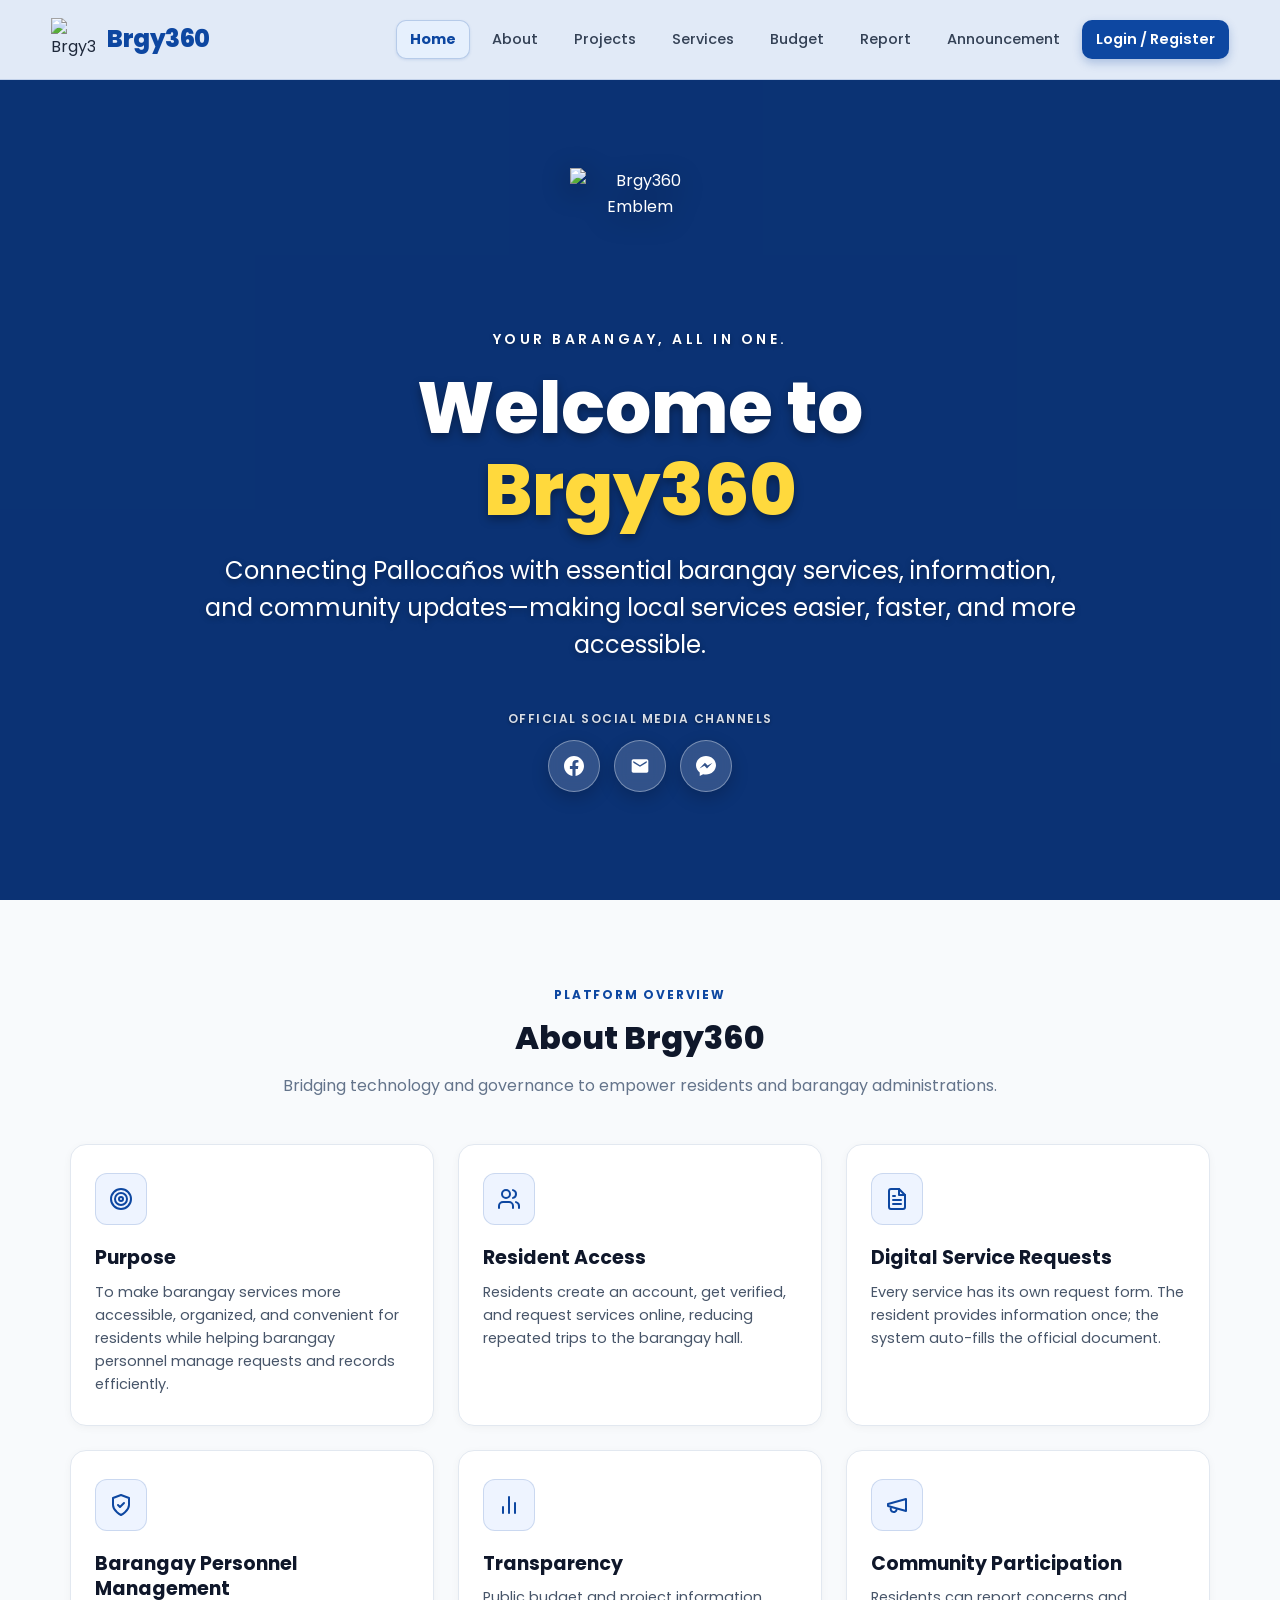
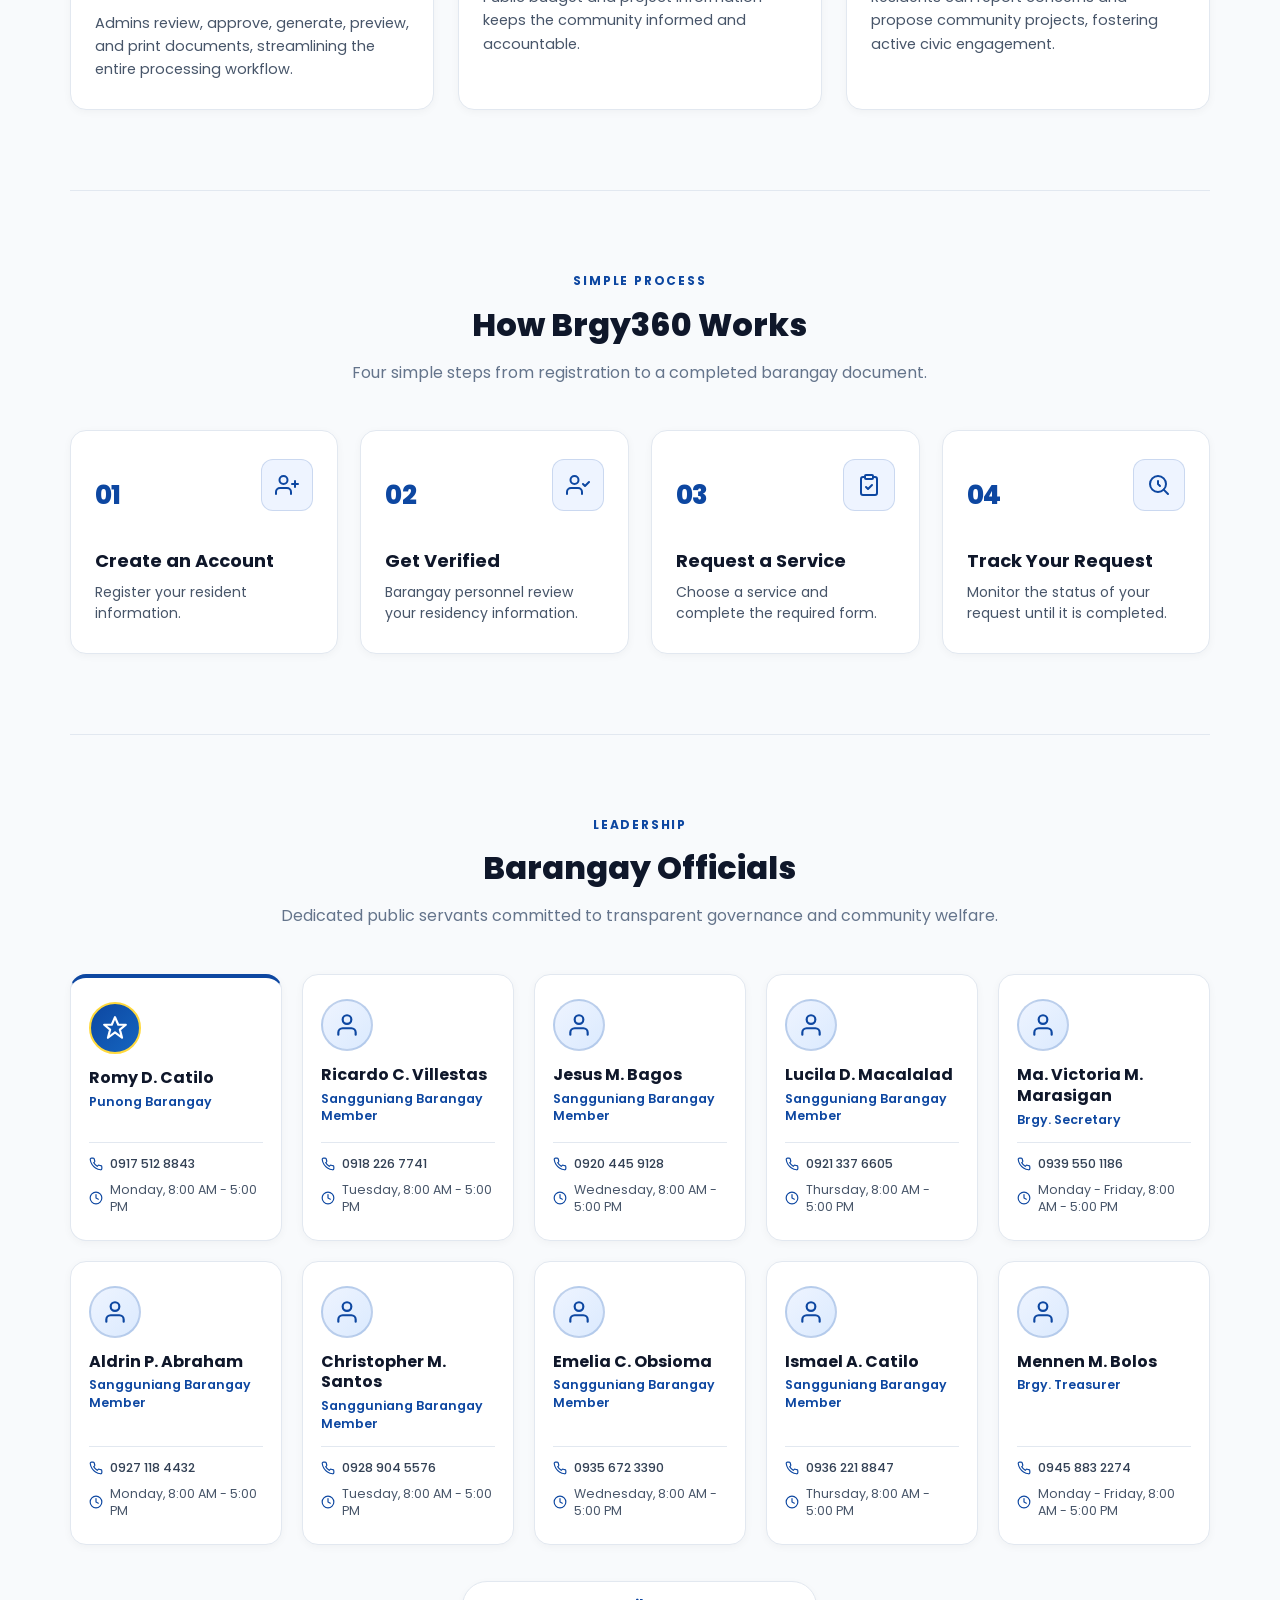
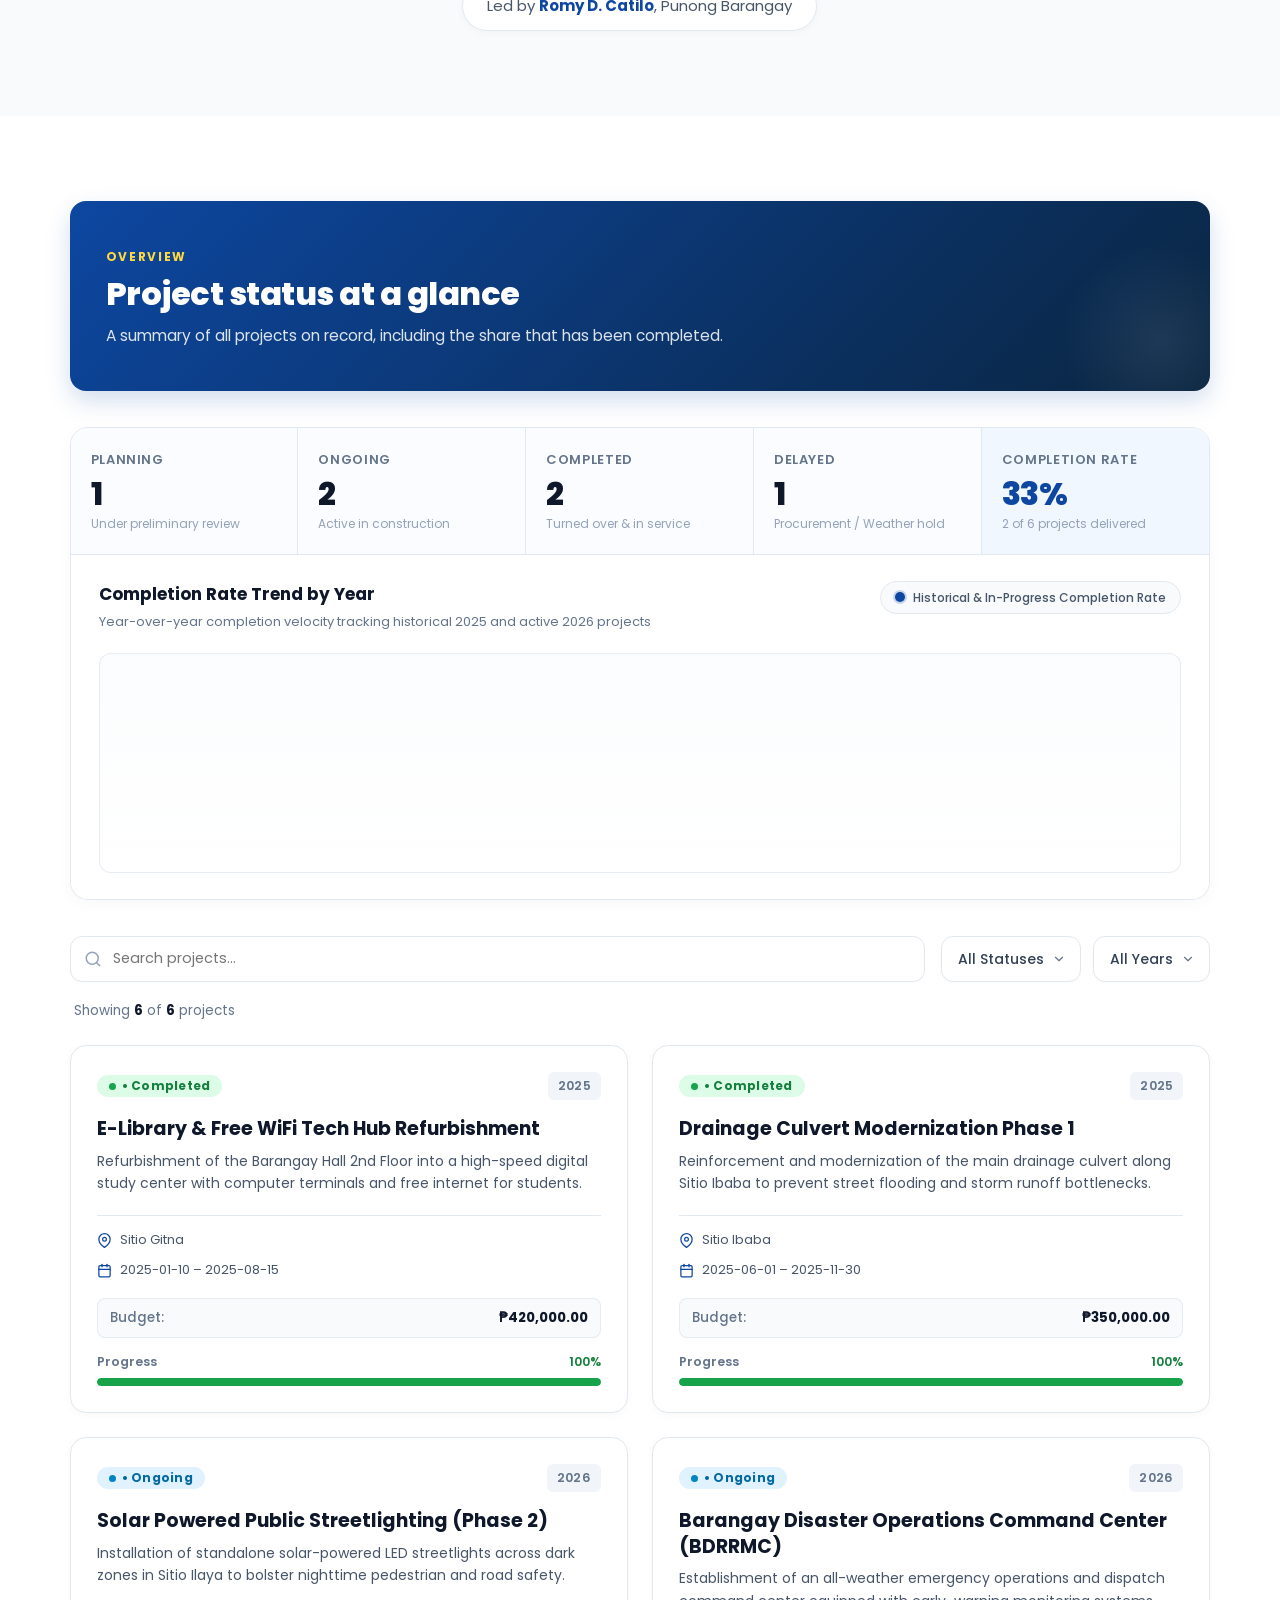
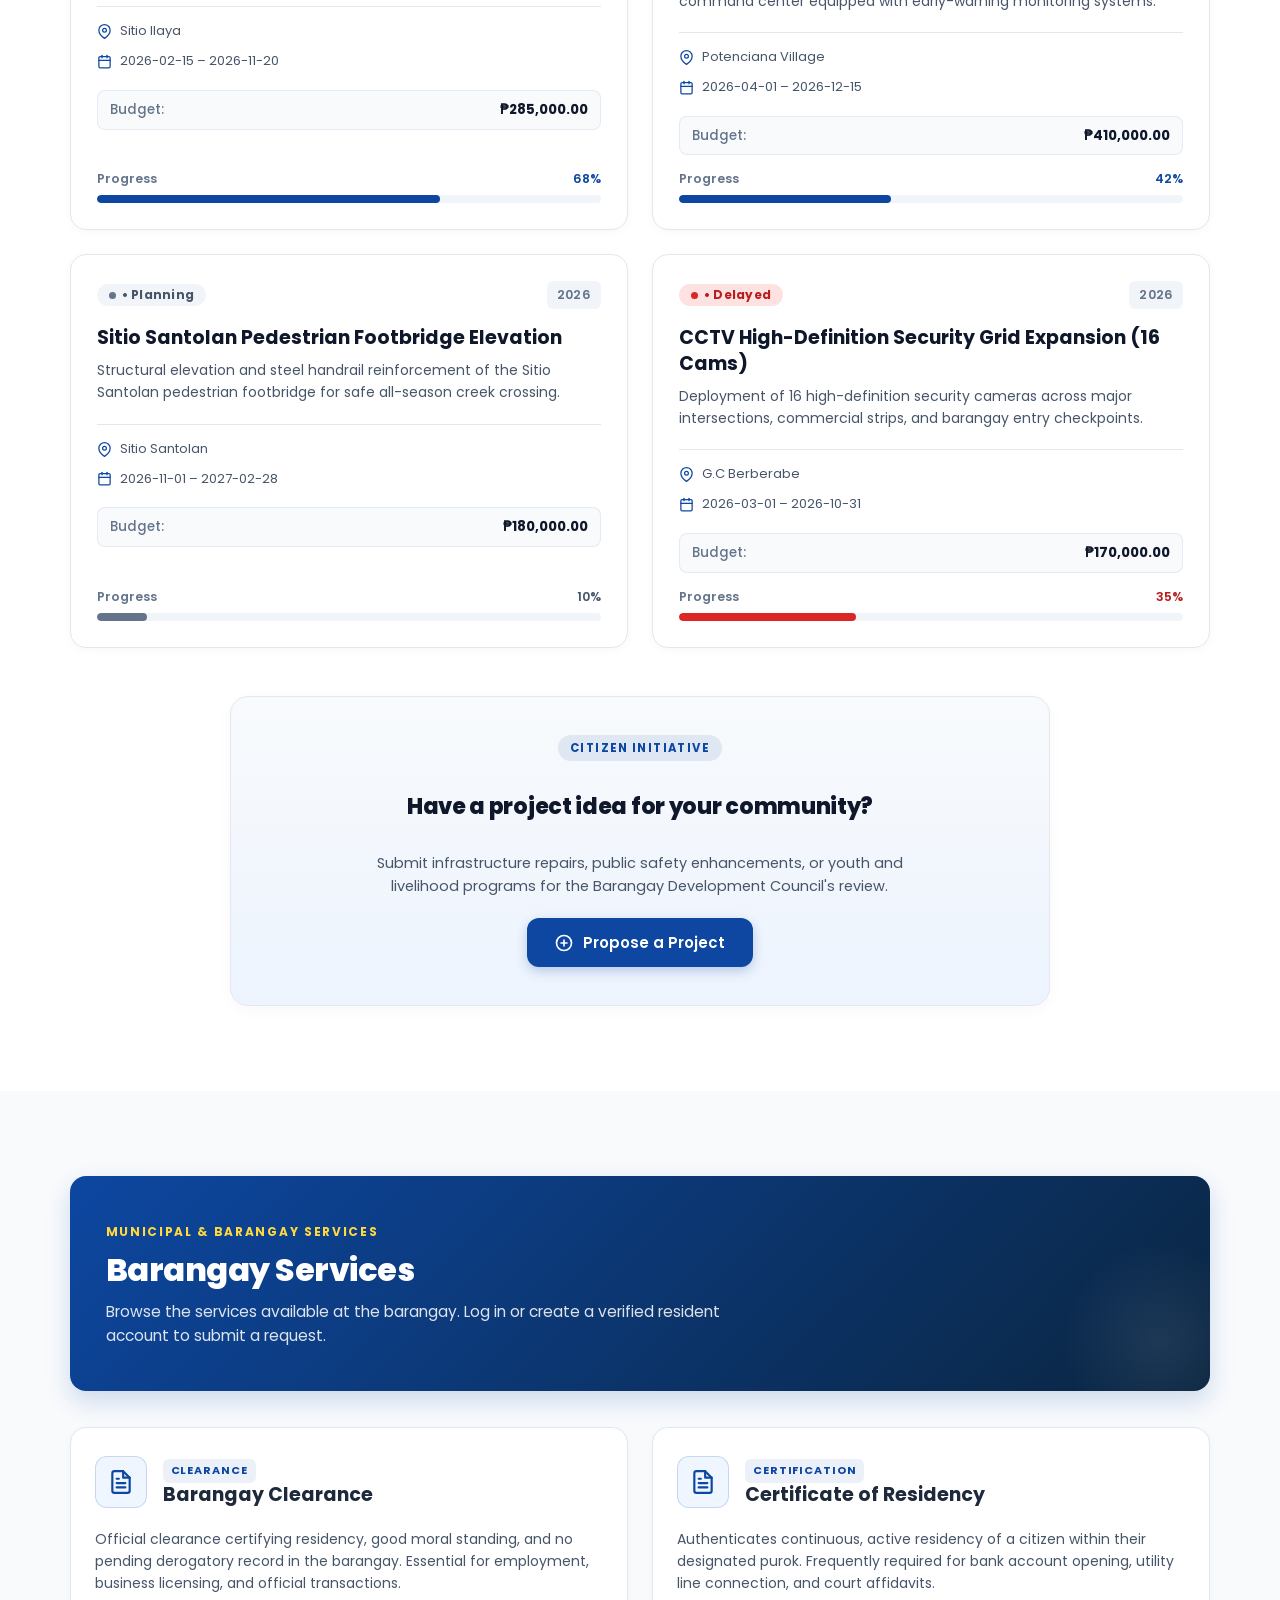
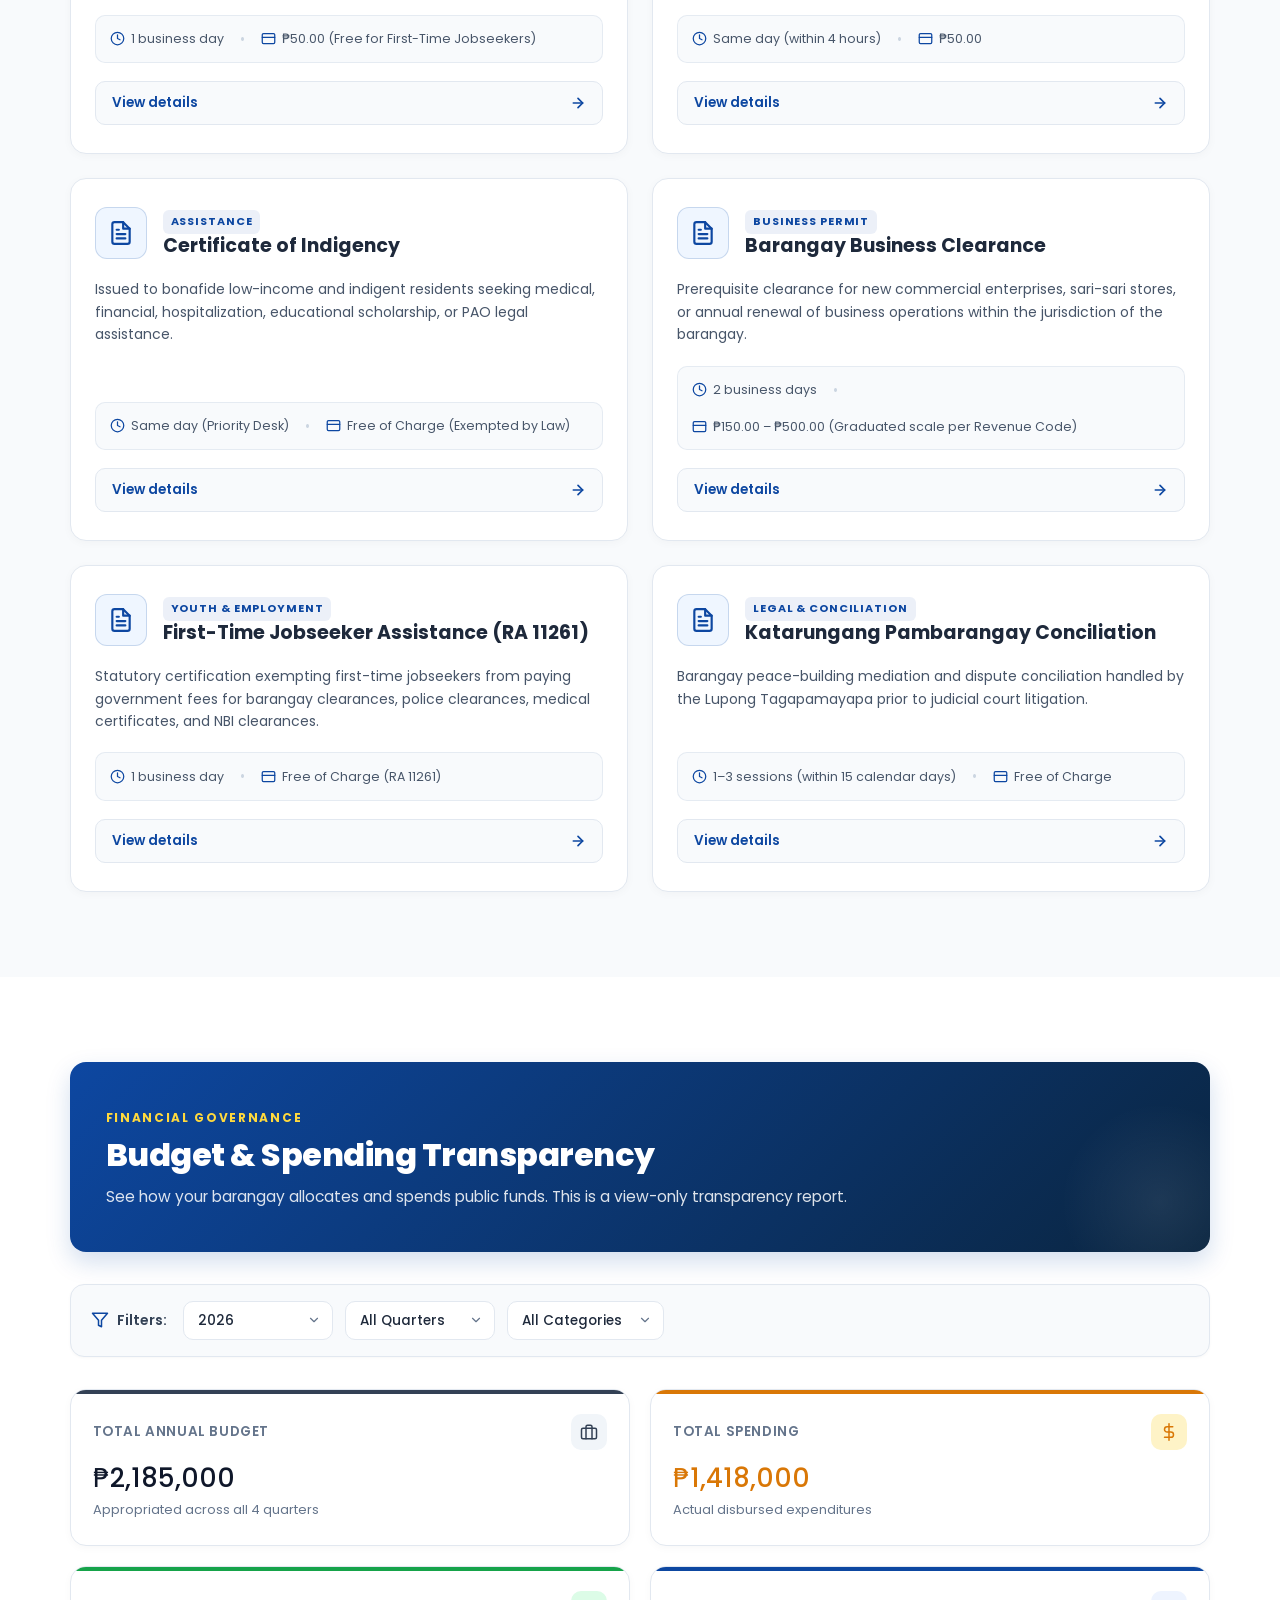
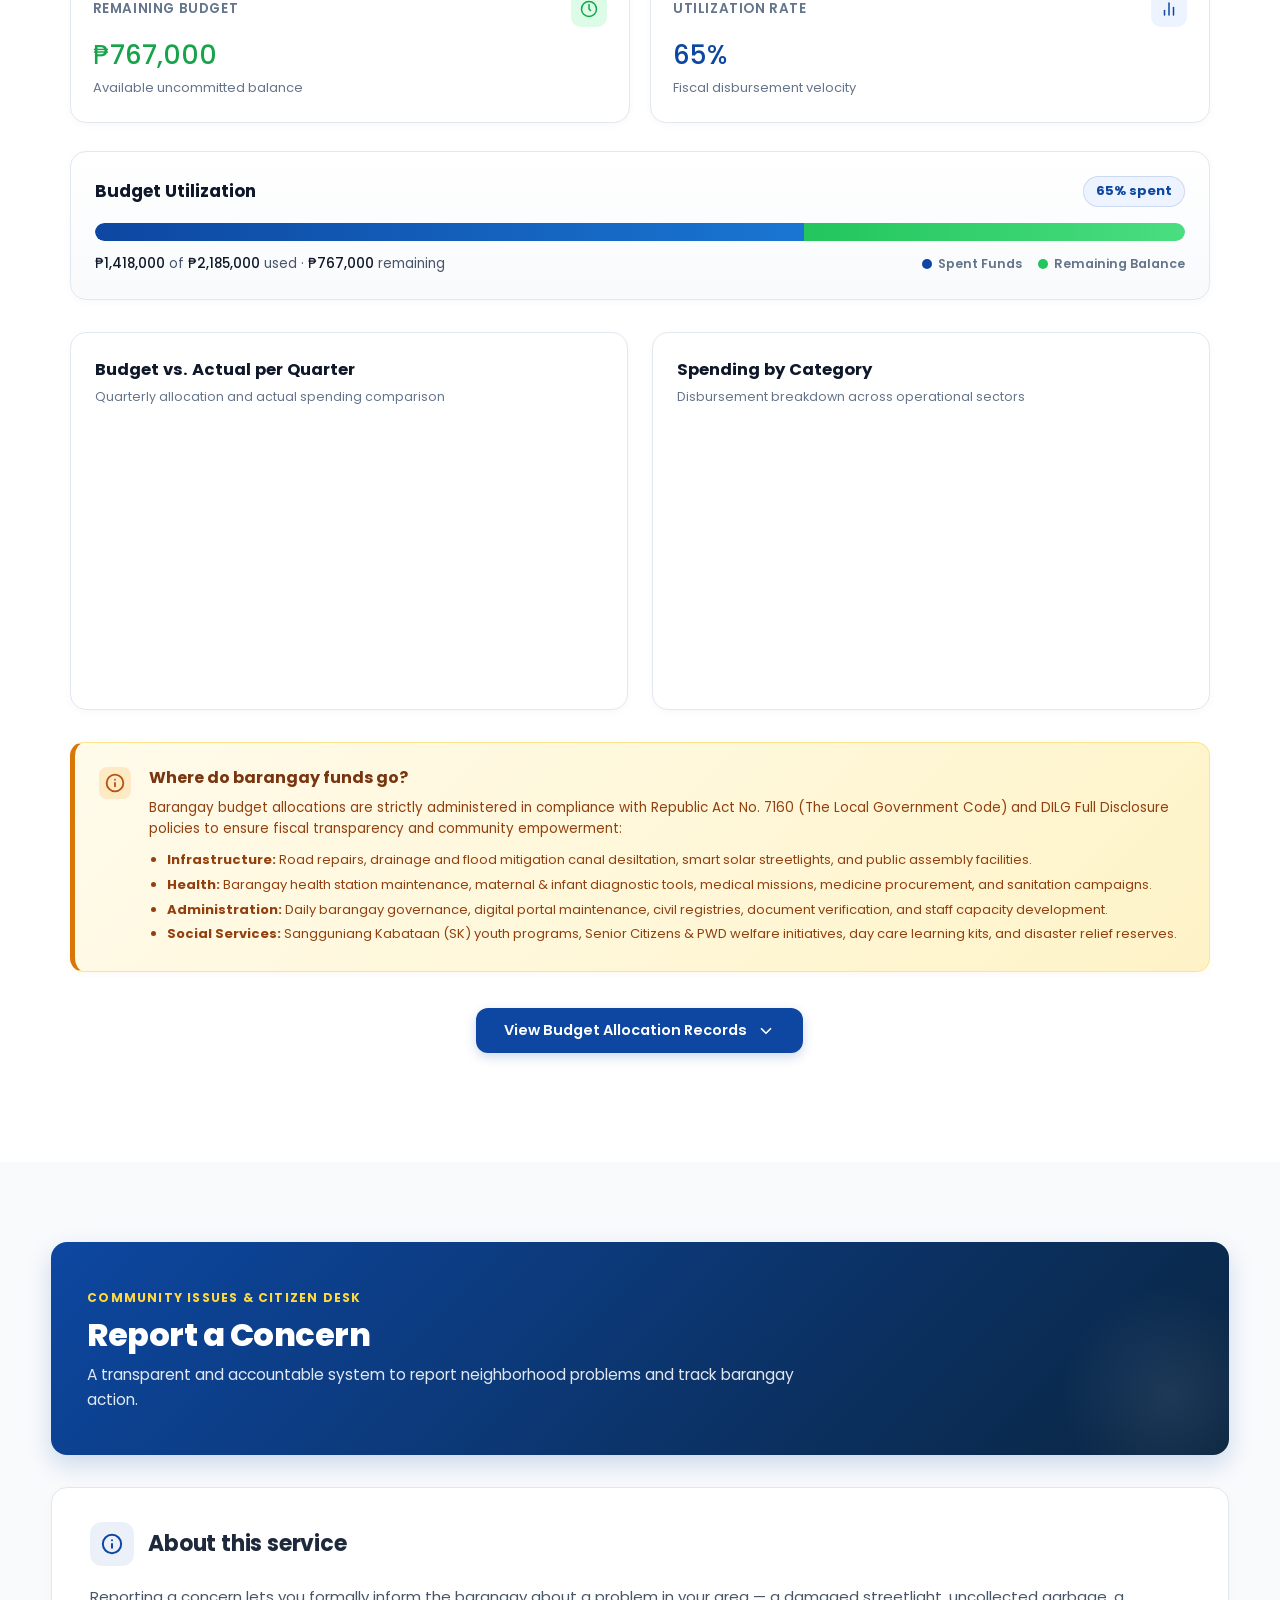
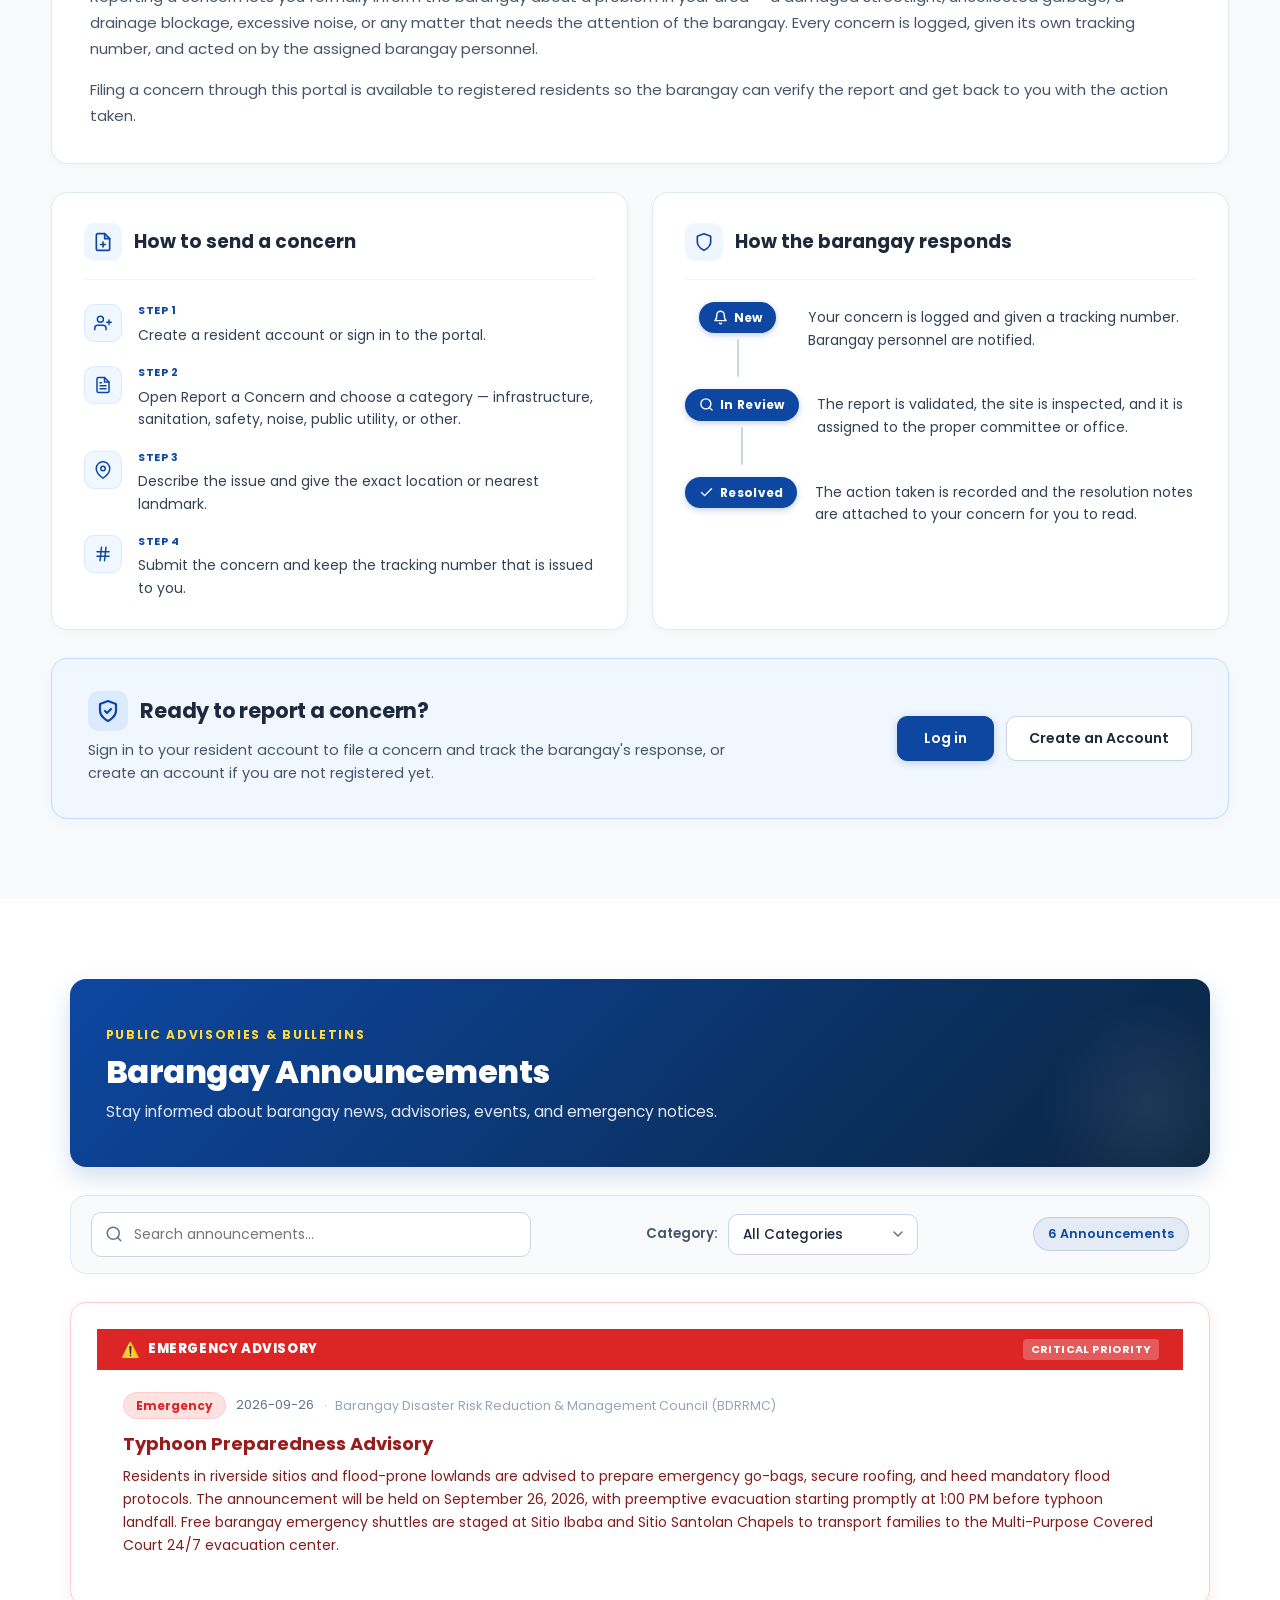
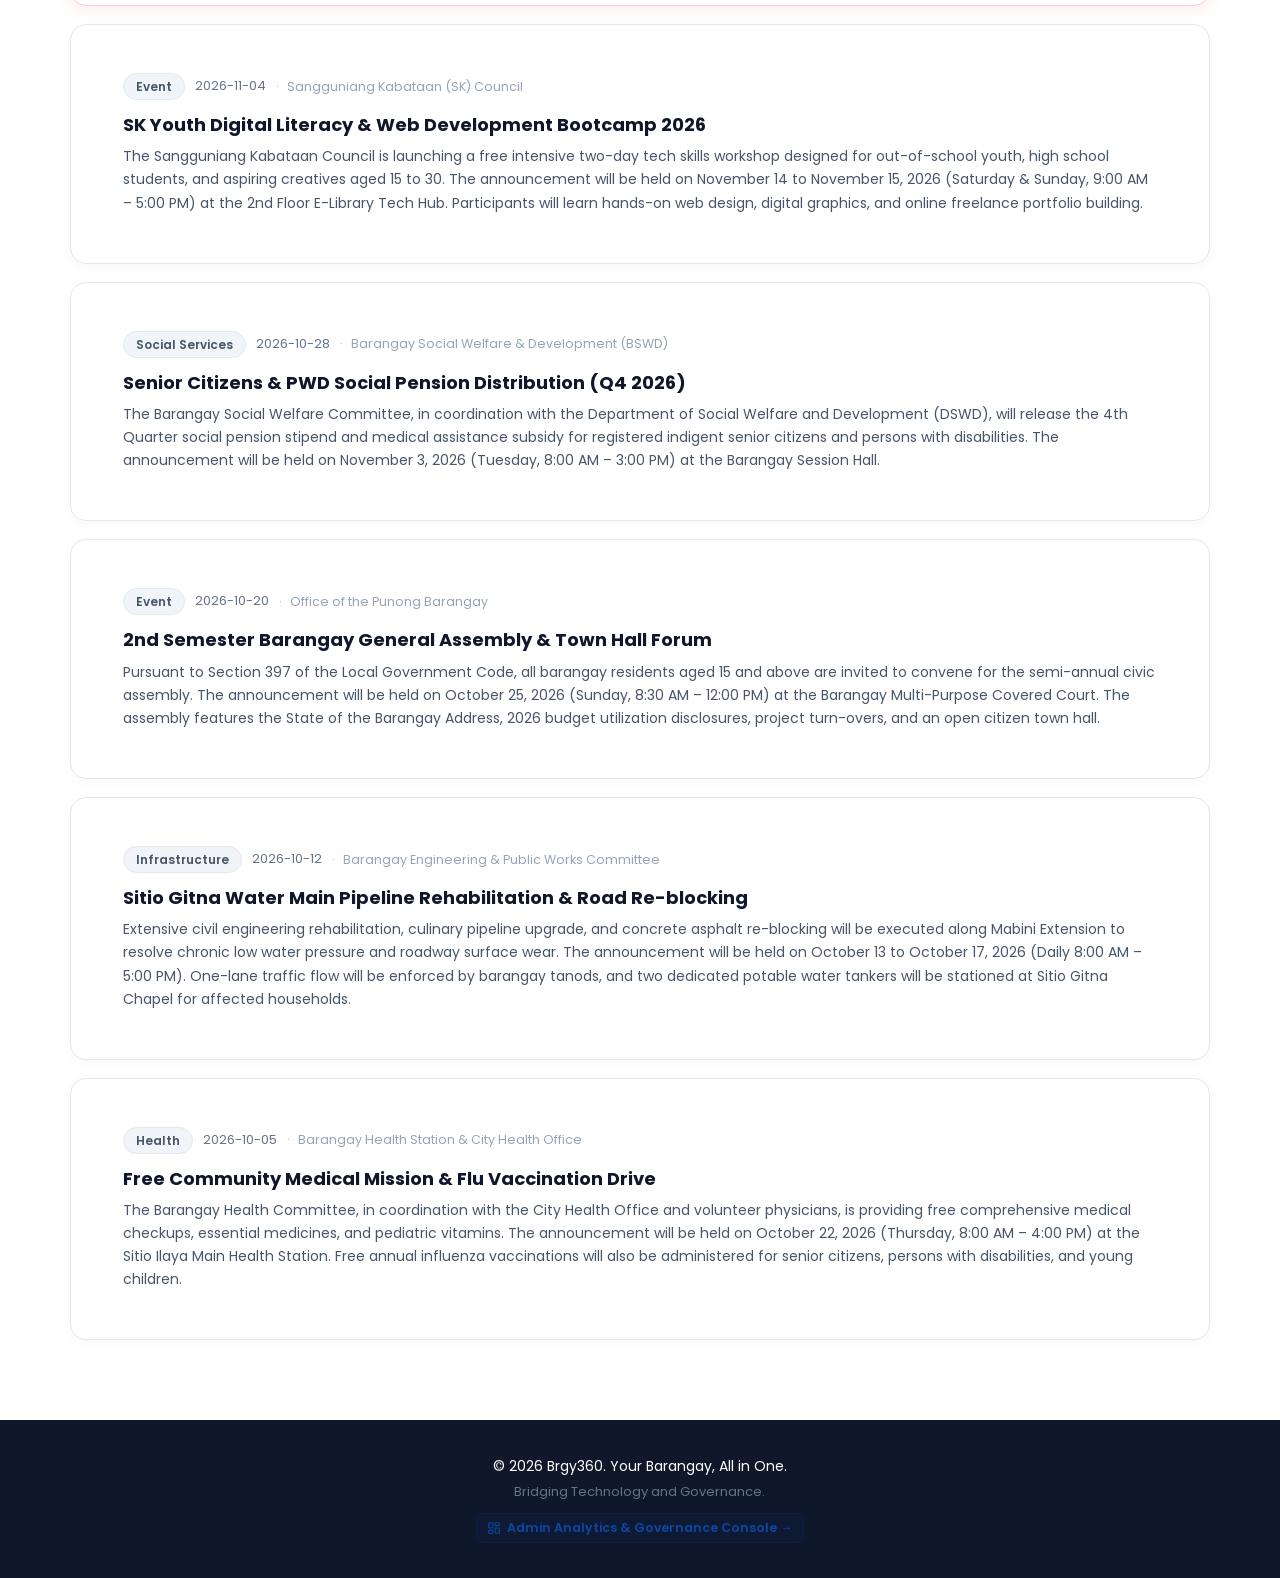
==== commit dd4cdead: "Add files via upload" ====
--- a/index.html
+++ b/index.html
@@ -7,6 +7,7 @@
   <meta name="description" content="Brgy360 civic governance platform with full-spectrum descriptive, predictive, and prescriptive analytics console for Barangay Pallocan West.">
   <meta property="og:title" content="Brgy360 - Barangay Services Platform">
   <meta property="og:description" content="Brgy360 civic governance platform with full-spectrum descriptive, predictive, and prescriptive analytics console for Barangay Pallocan West.">
+  <link rel="icon" type="image/svg+xml" href="assets/logo.svg">
 
   <!-- Google Font: Poppins (Complete weights for consistent typography) -->
   <link rel="preconnect" href="https://fonts.googleapis.com">
@@ -33,7 +34,7 @@
     <div class="nav-container">
       <!-- Left side: Logo & Title -->
       <a href="#home" class="logo-group">
-        <img src="assets/logo.png" alt="Brgy360 Logo" class="nav-logo">
+        <img src="assets/logo.svg" alt="Brgy360 Logo" class="nav-logo">
         <span class="nav-title">Brgy360</span>
       </a>
 
@@ -73,7 +74,7 @@
 
     <div class="hero-content">
       <!-- Large centered logo (approx 140px) -->
-      <img src="assets/logo1.png" alt="Brgy360 Emblem" class="hero-logo">
+      <img src="assets/logo.svg" alt="Brgy360 Emblem" class="hero-logo">
 
       <!-- Small uppercase tagline -->
       <p class="tagline">Your Barangay, All in One.</p>
@@ -638,7 +639,7 @@
           <div class="kpi-slot kpi-slot-highlight">
             <span class="kpi-label">Completion Rate</span>
             <span class="kpi-value kpi-rate-accent" id="kpiRate">33%</span>
-            <span class="kpi-subtext">2 of 6 projects delivered</span>
+            <span class="kpi-subtext" id="kpiRateSubtext">2 of 6 projects delivered</span>
           </div>
         </div>
 
@@ -697,7 +698,7 @@
 
       <!-- Active Filter Status & Count -->
       <div class="projects-results-count">
-        <span>Showing <strong id="visibleProjectsCount">6</strong> of <strong>6</strong> projects</span>
+        <span>Showing <strong id="visibleProjectsCount">6</strong> of <strong id="totalProjectsCount">6</strong> projects</span>
         <button type="button" id="resetFiltersBtn" class="reset-filters-btn" style="display: none;">Reset Filters</button>
       </div>
 
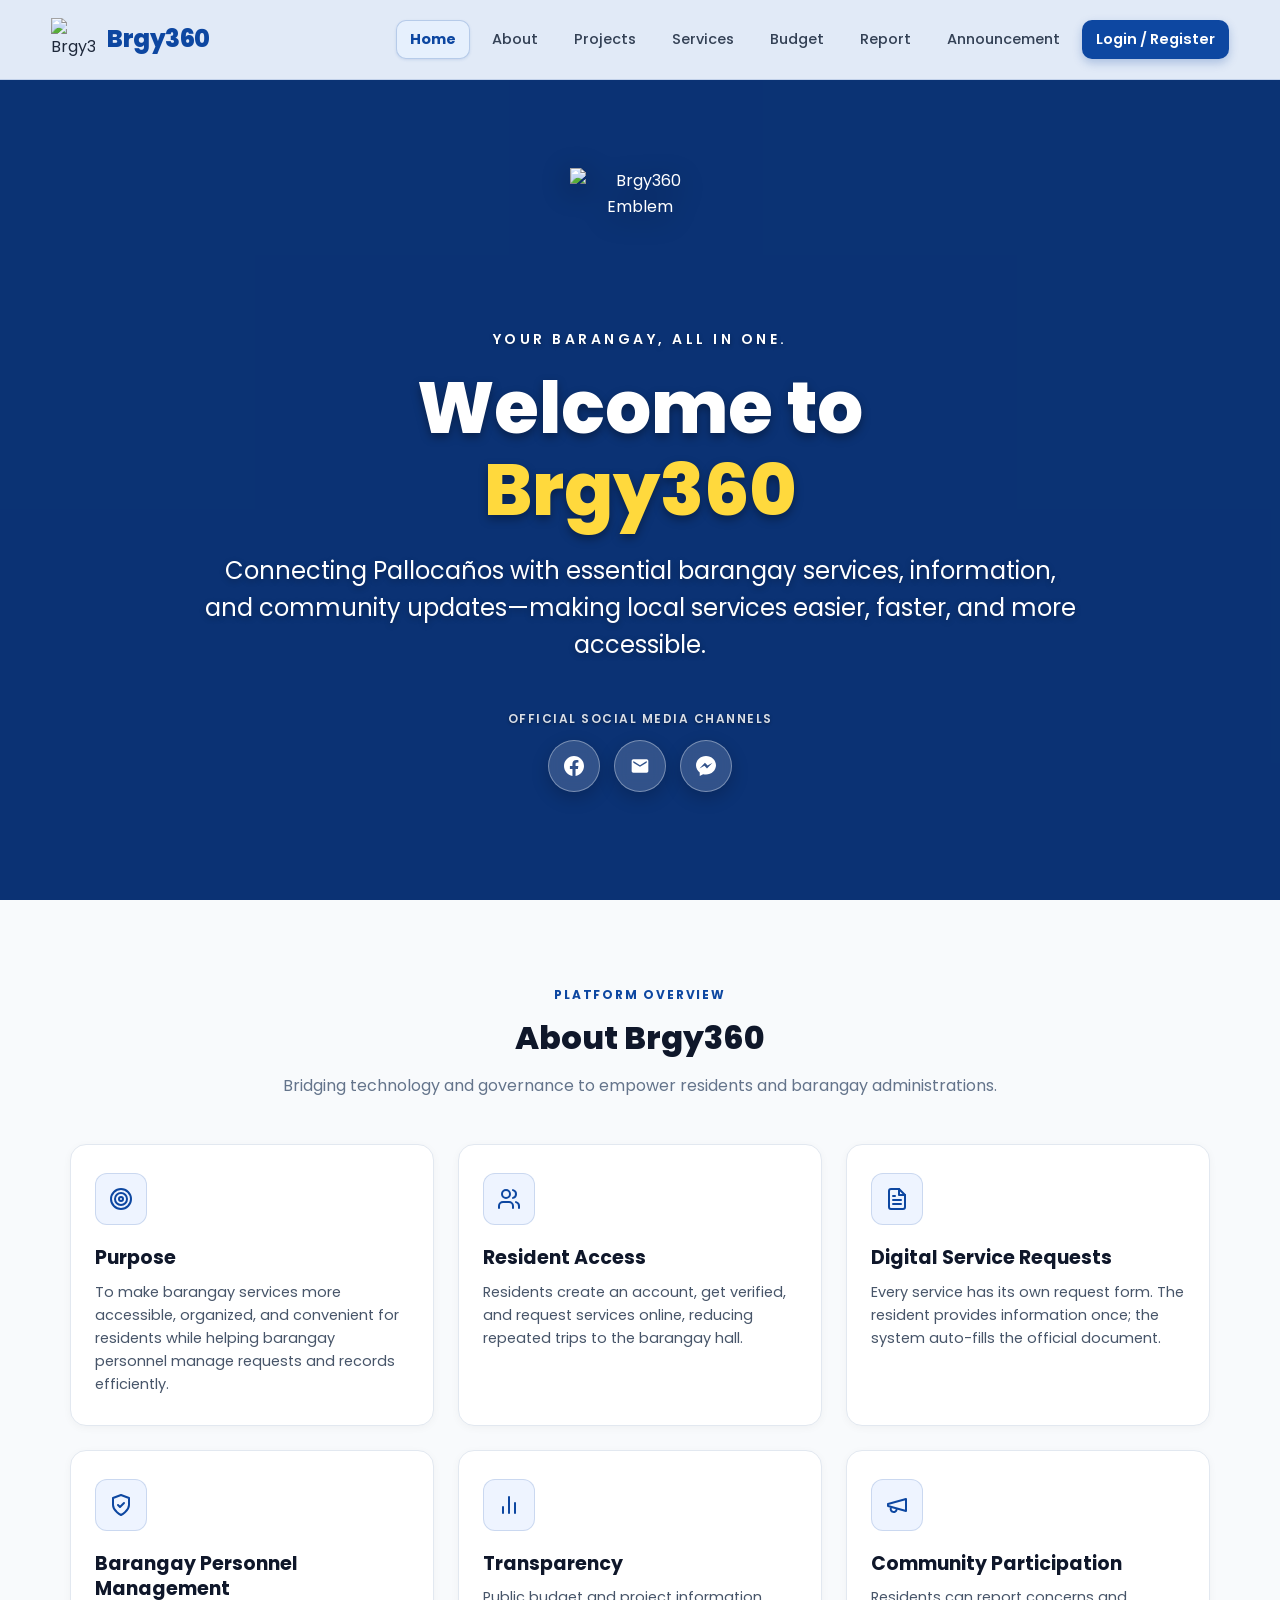
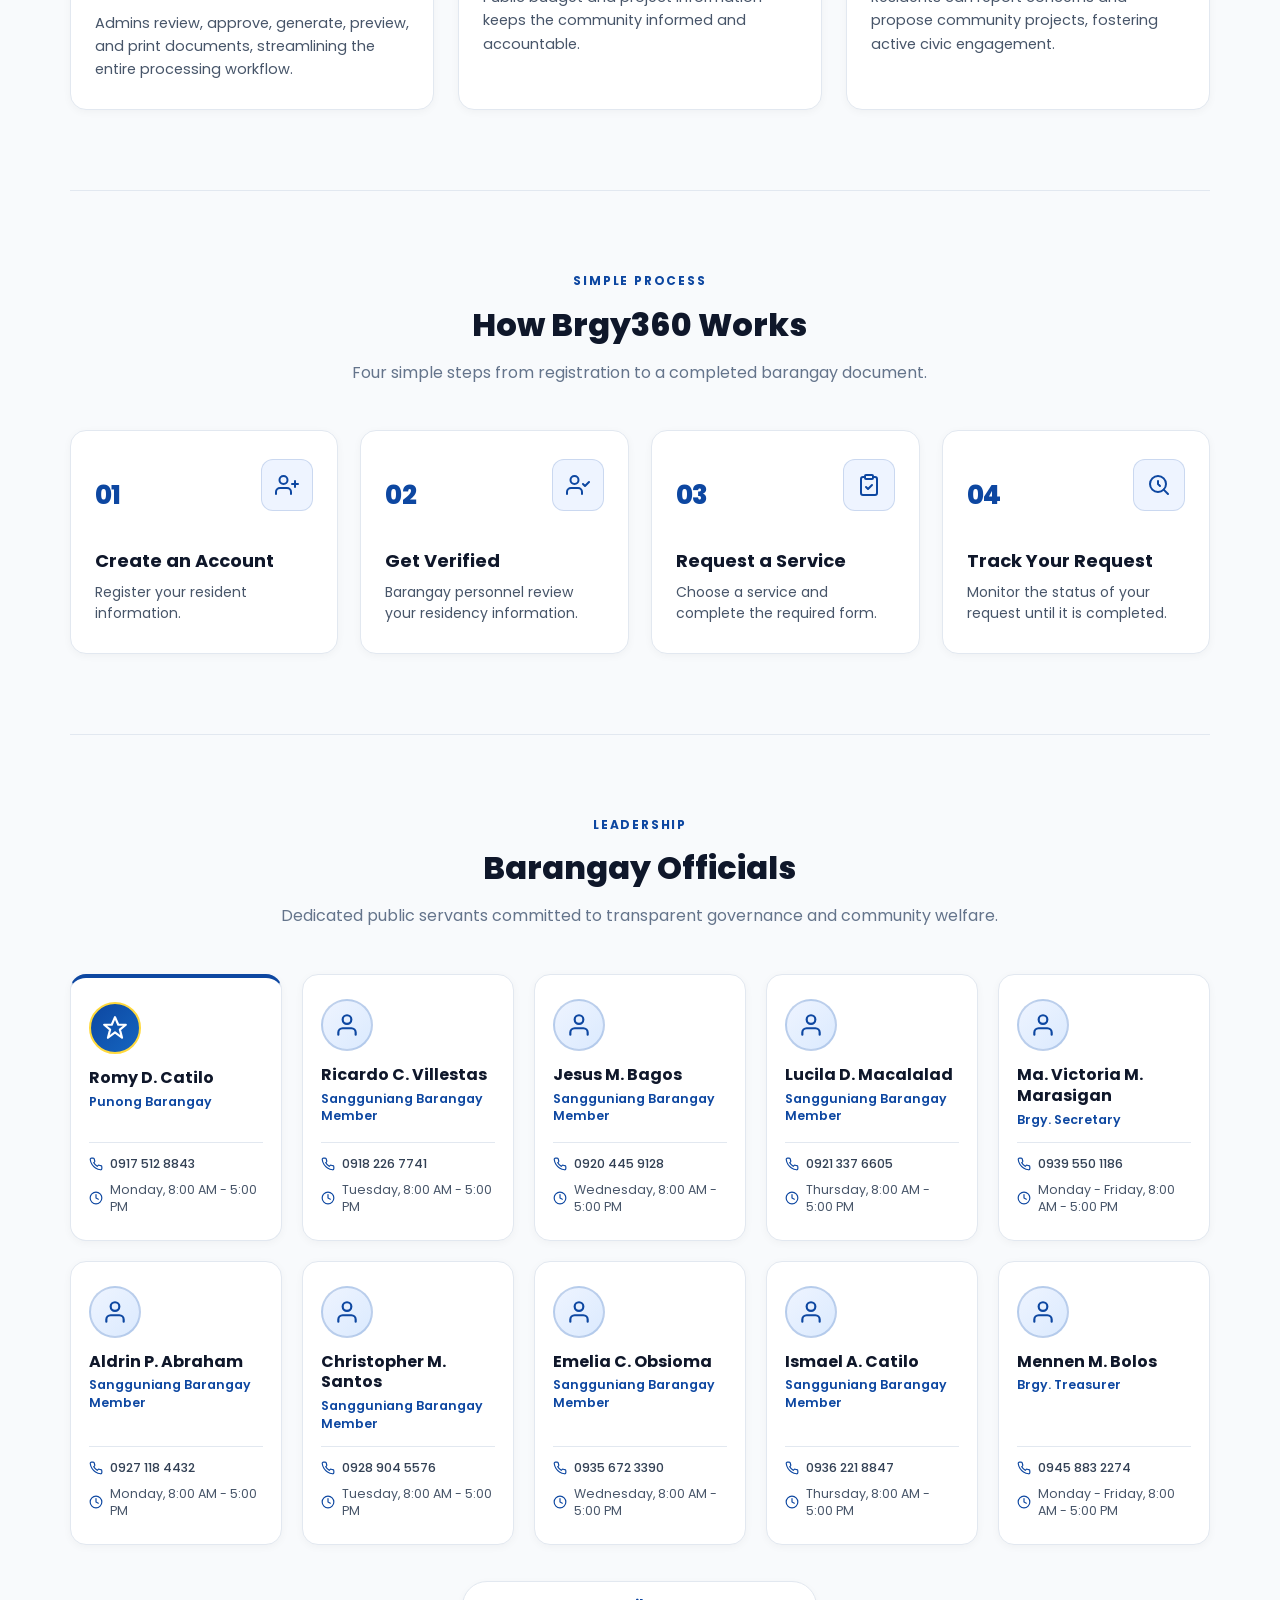
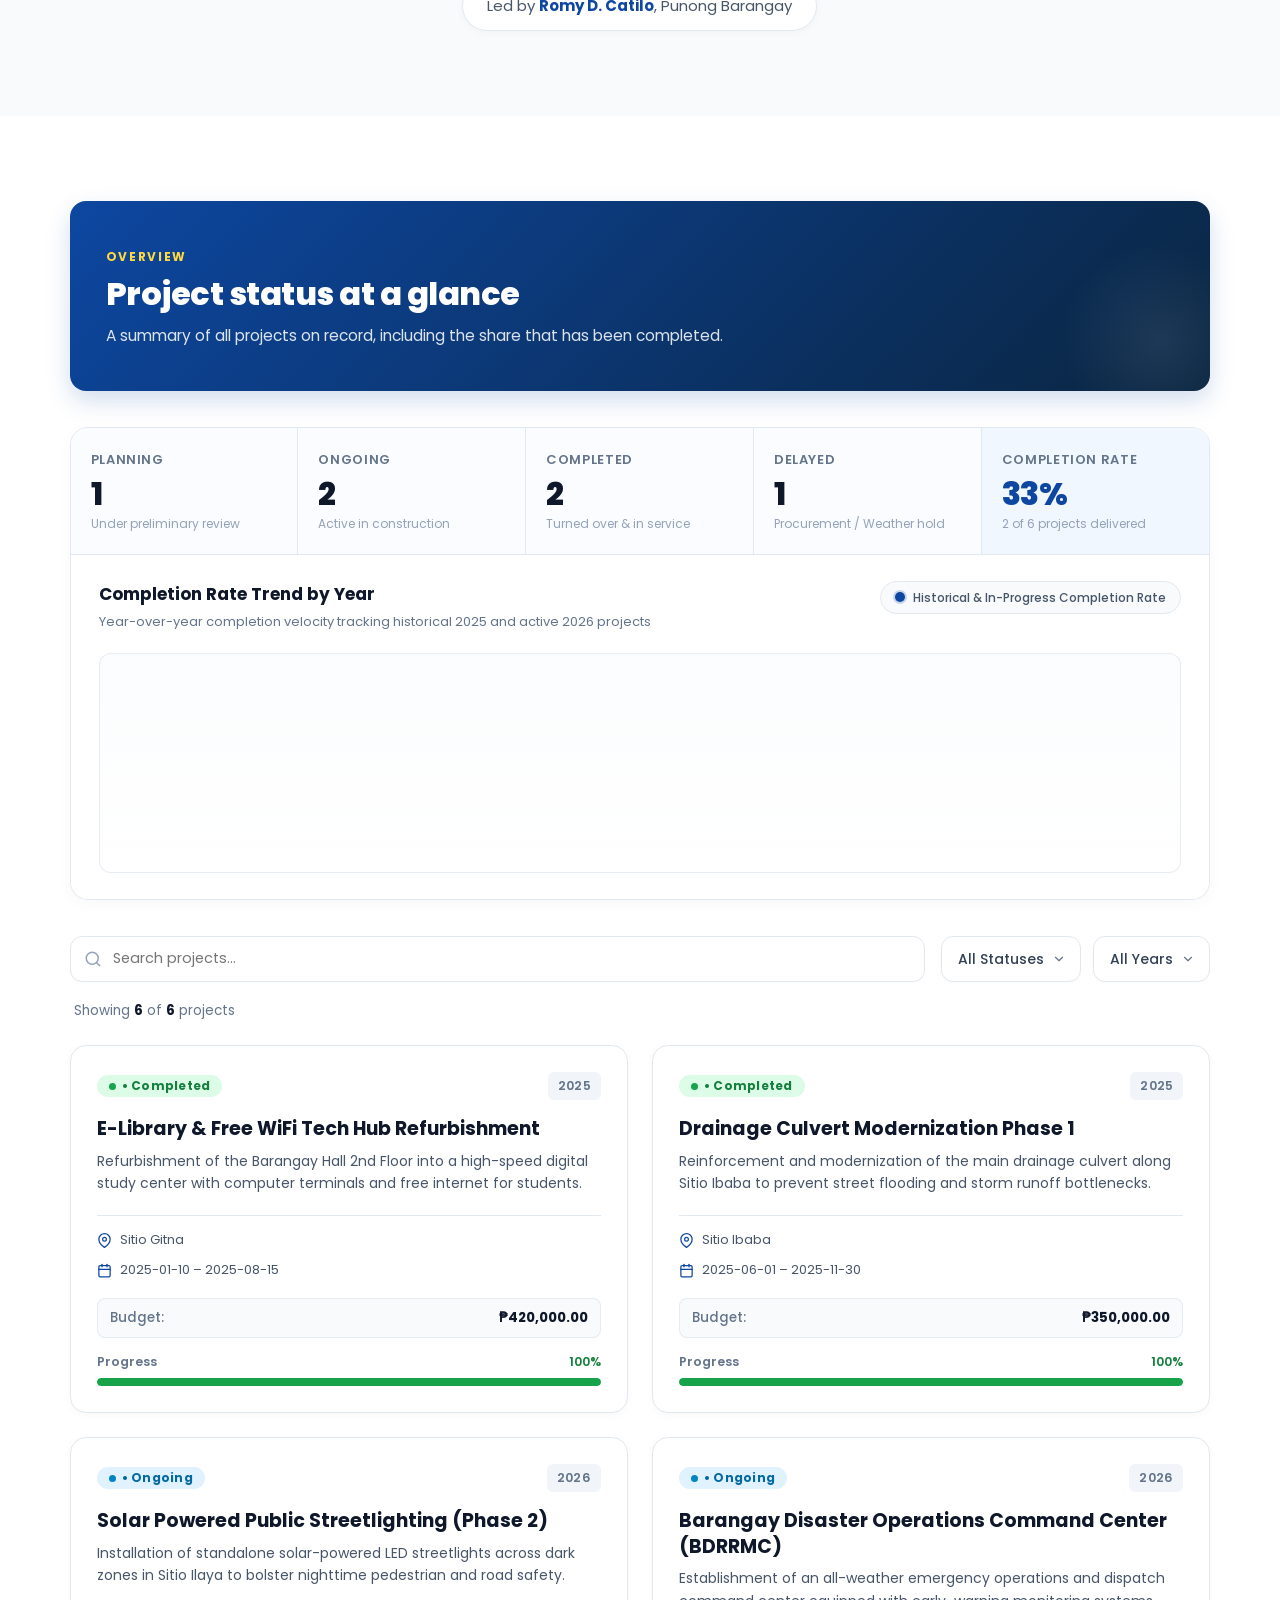
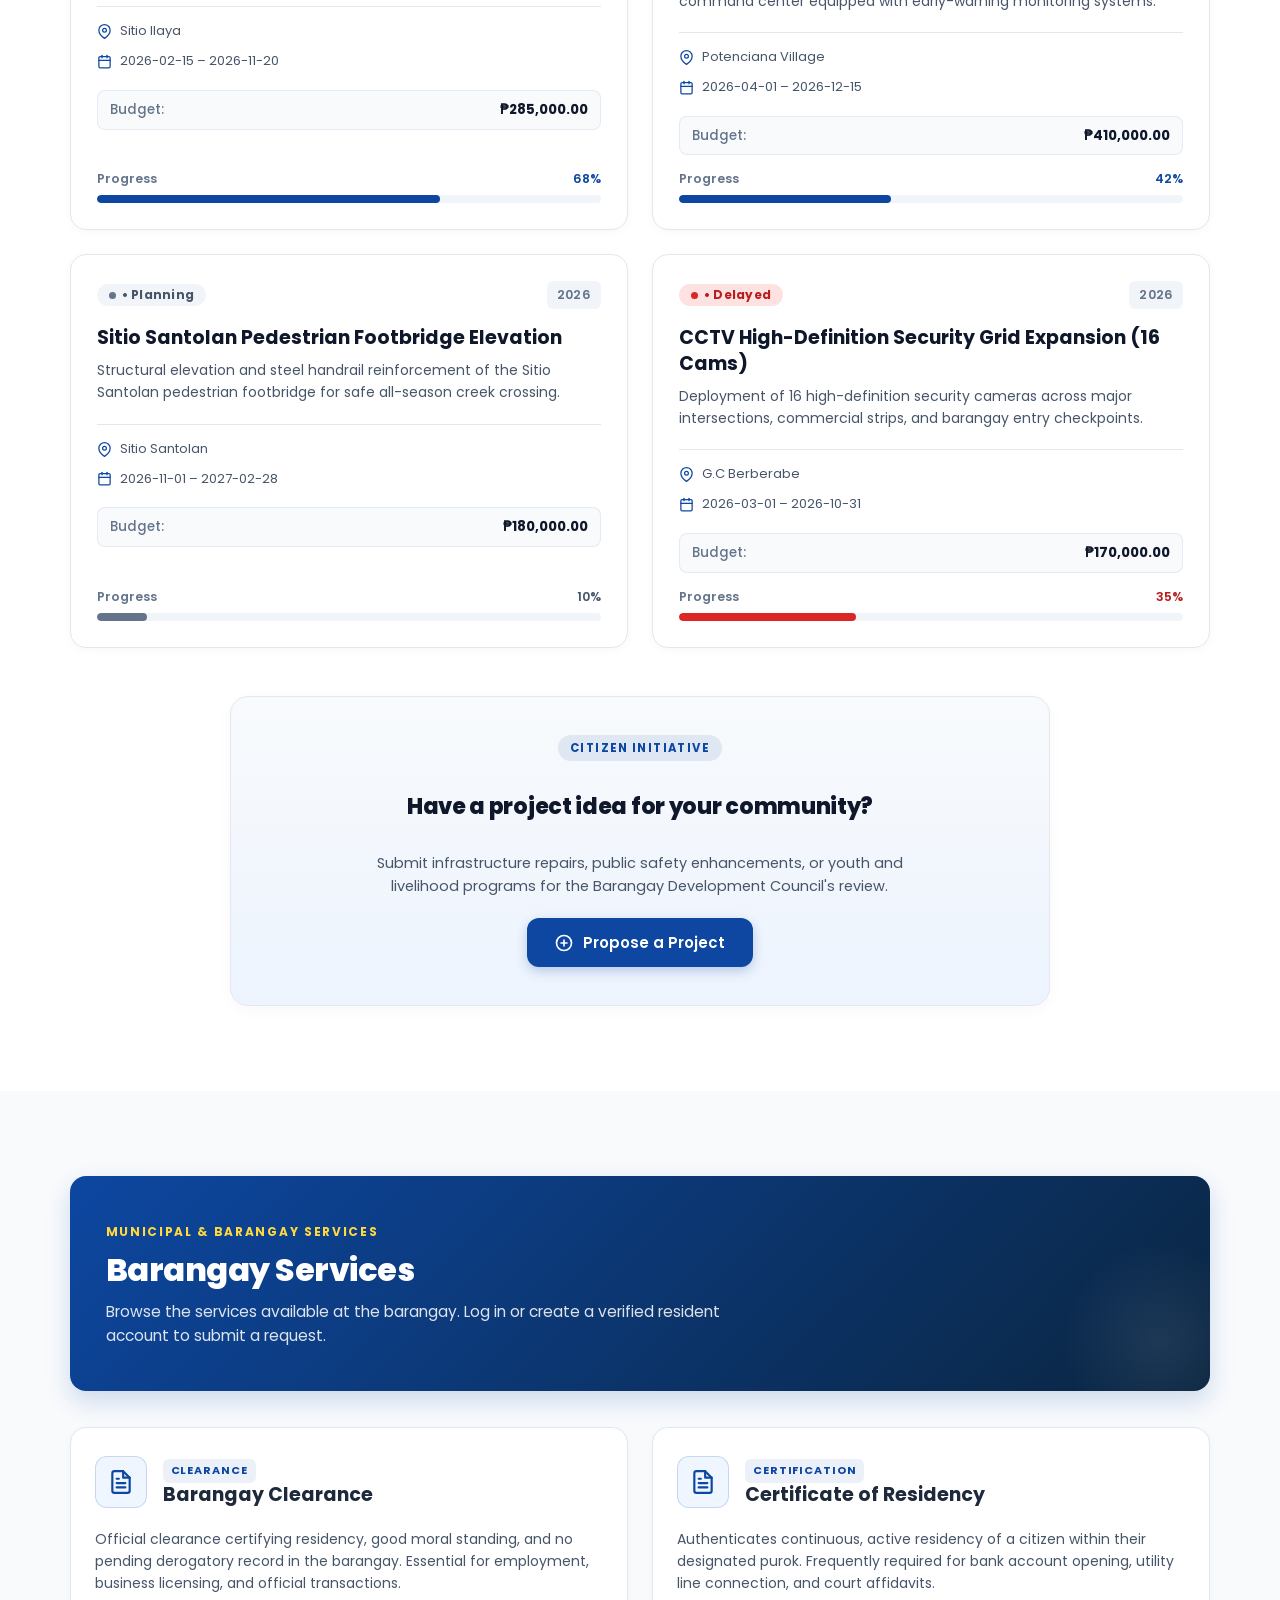
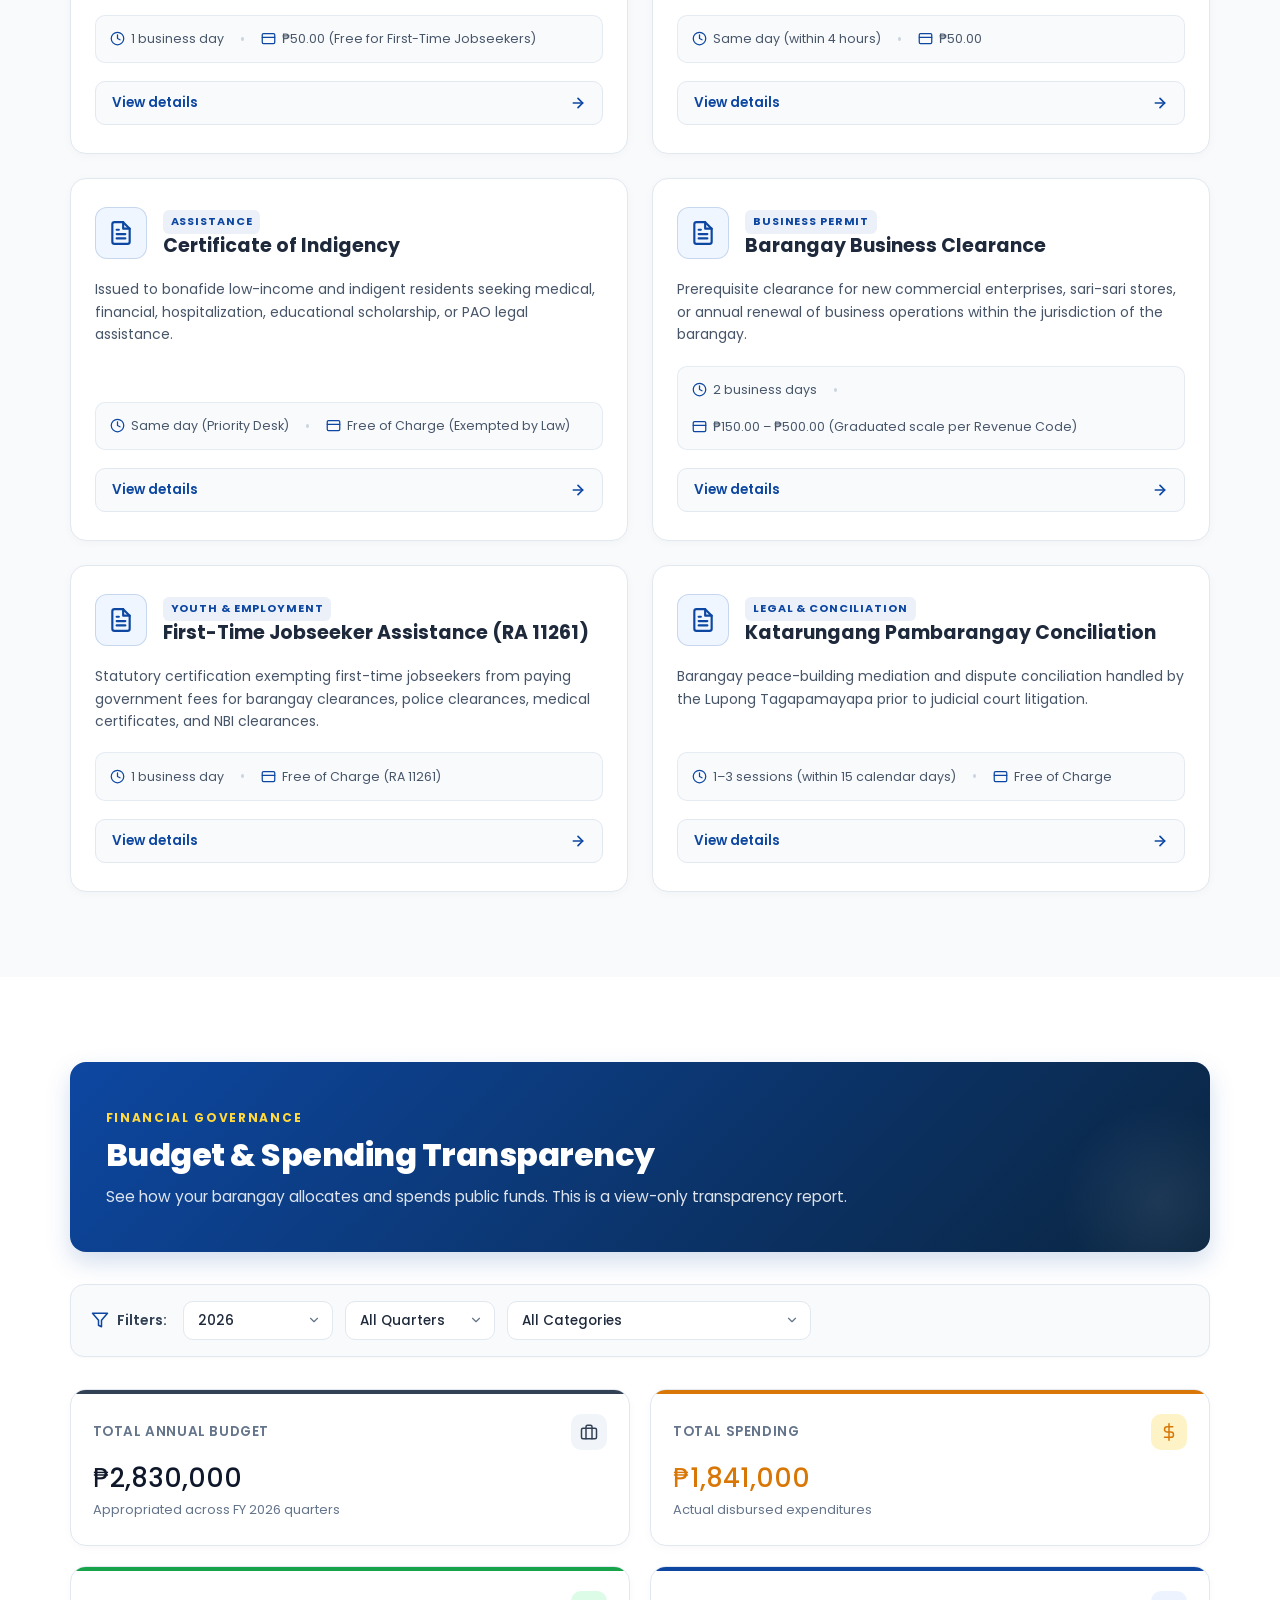
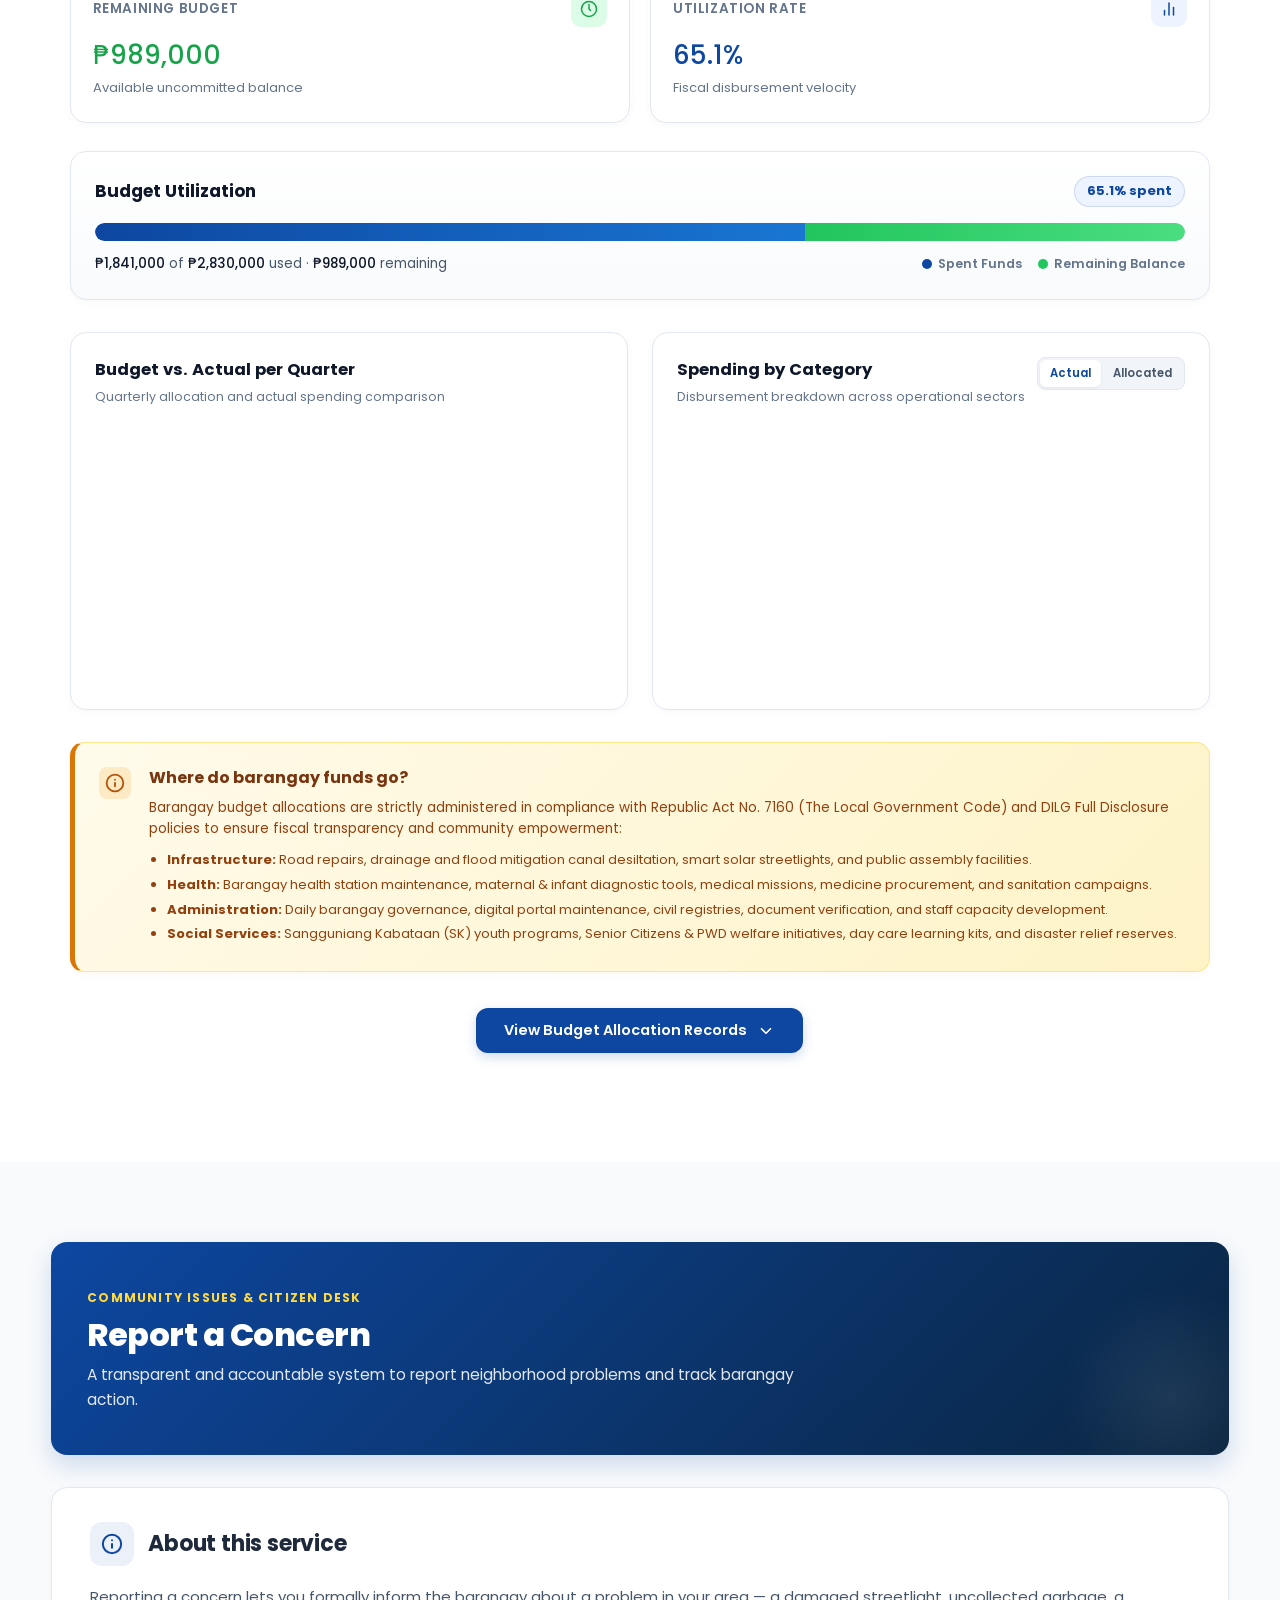
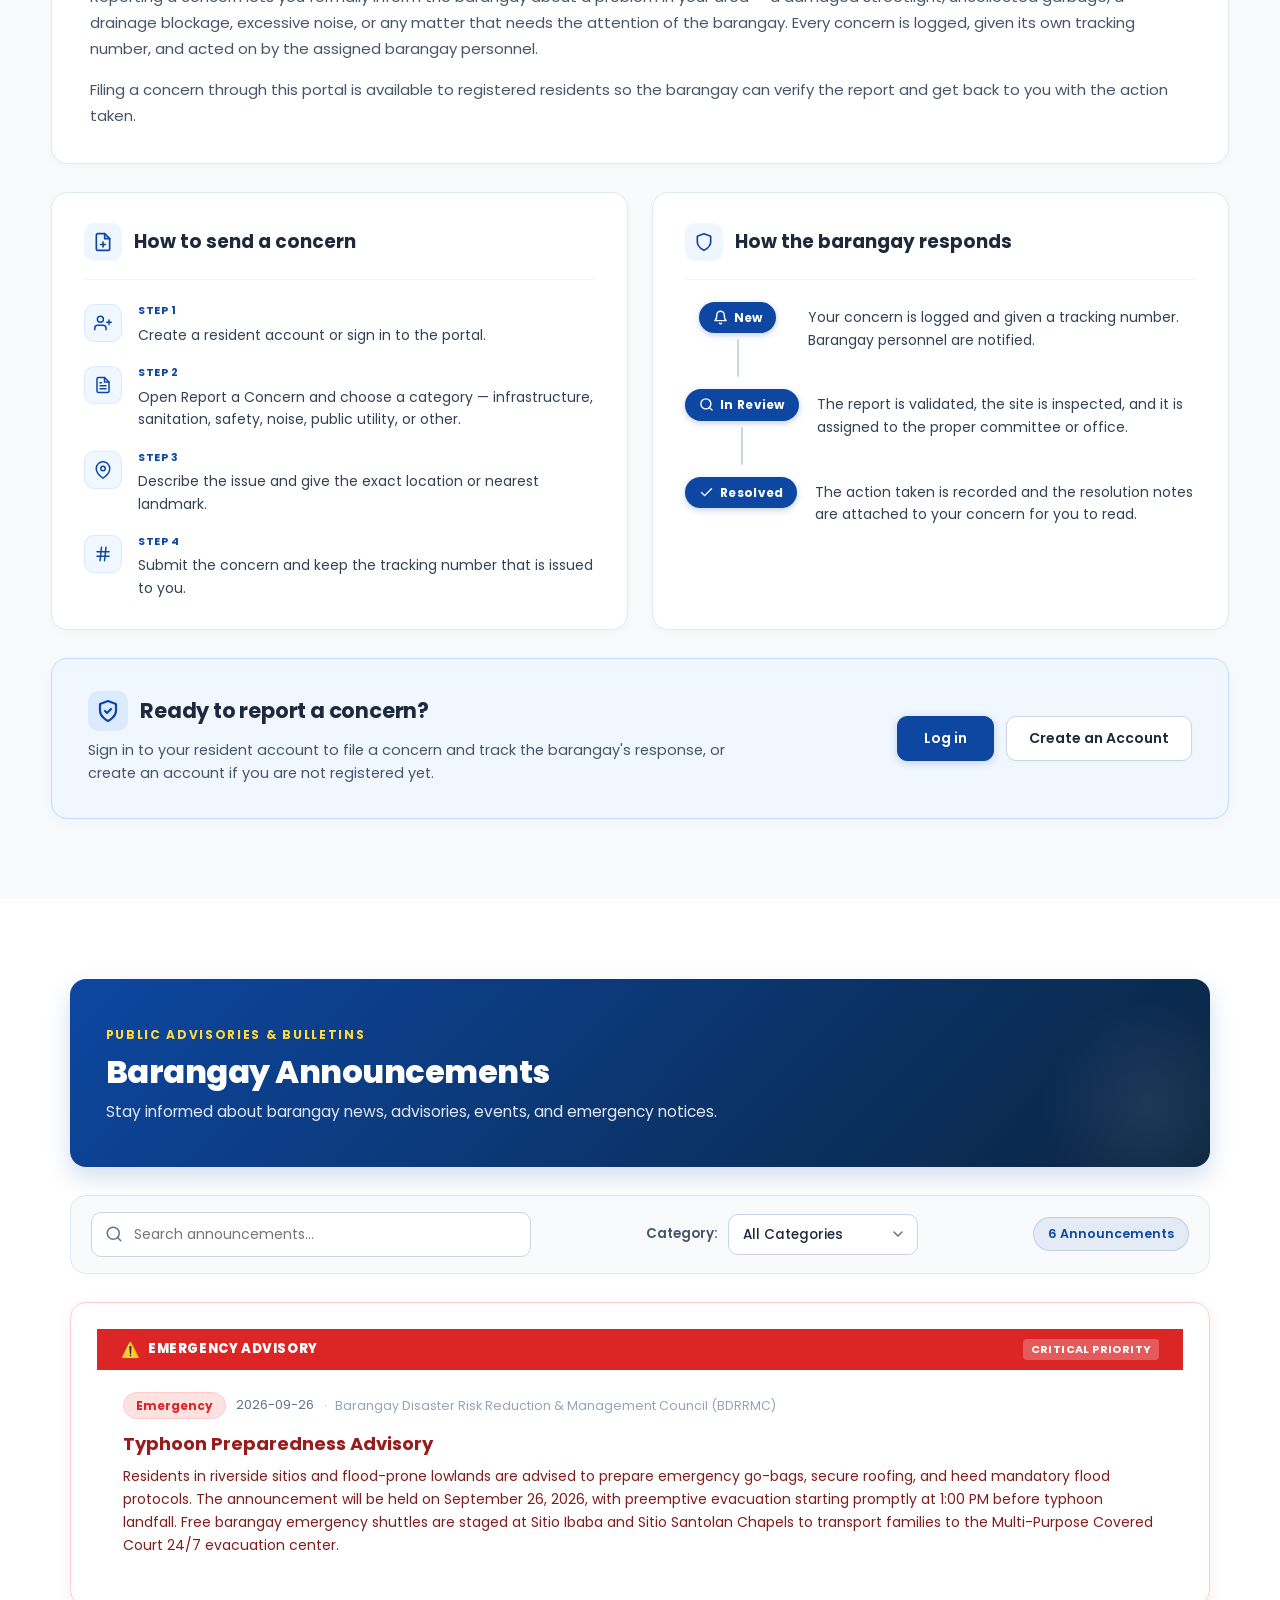
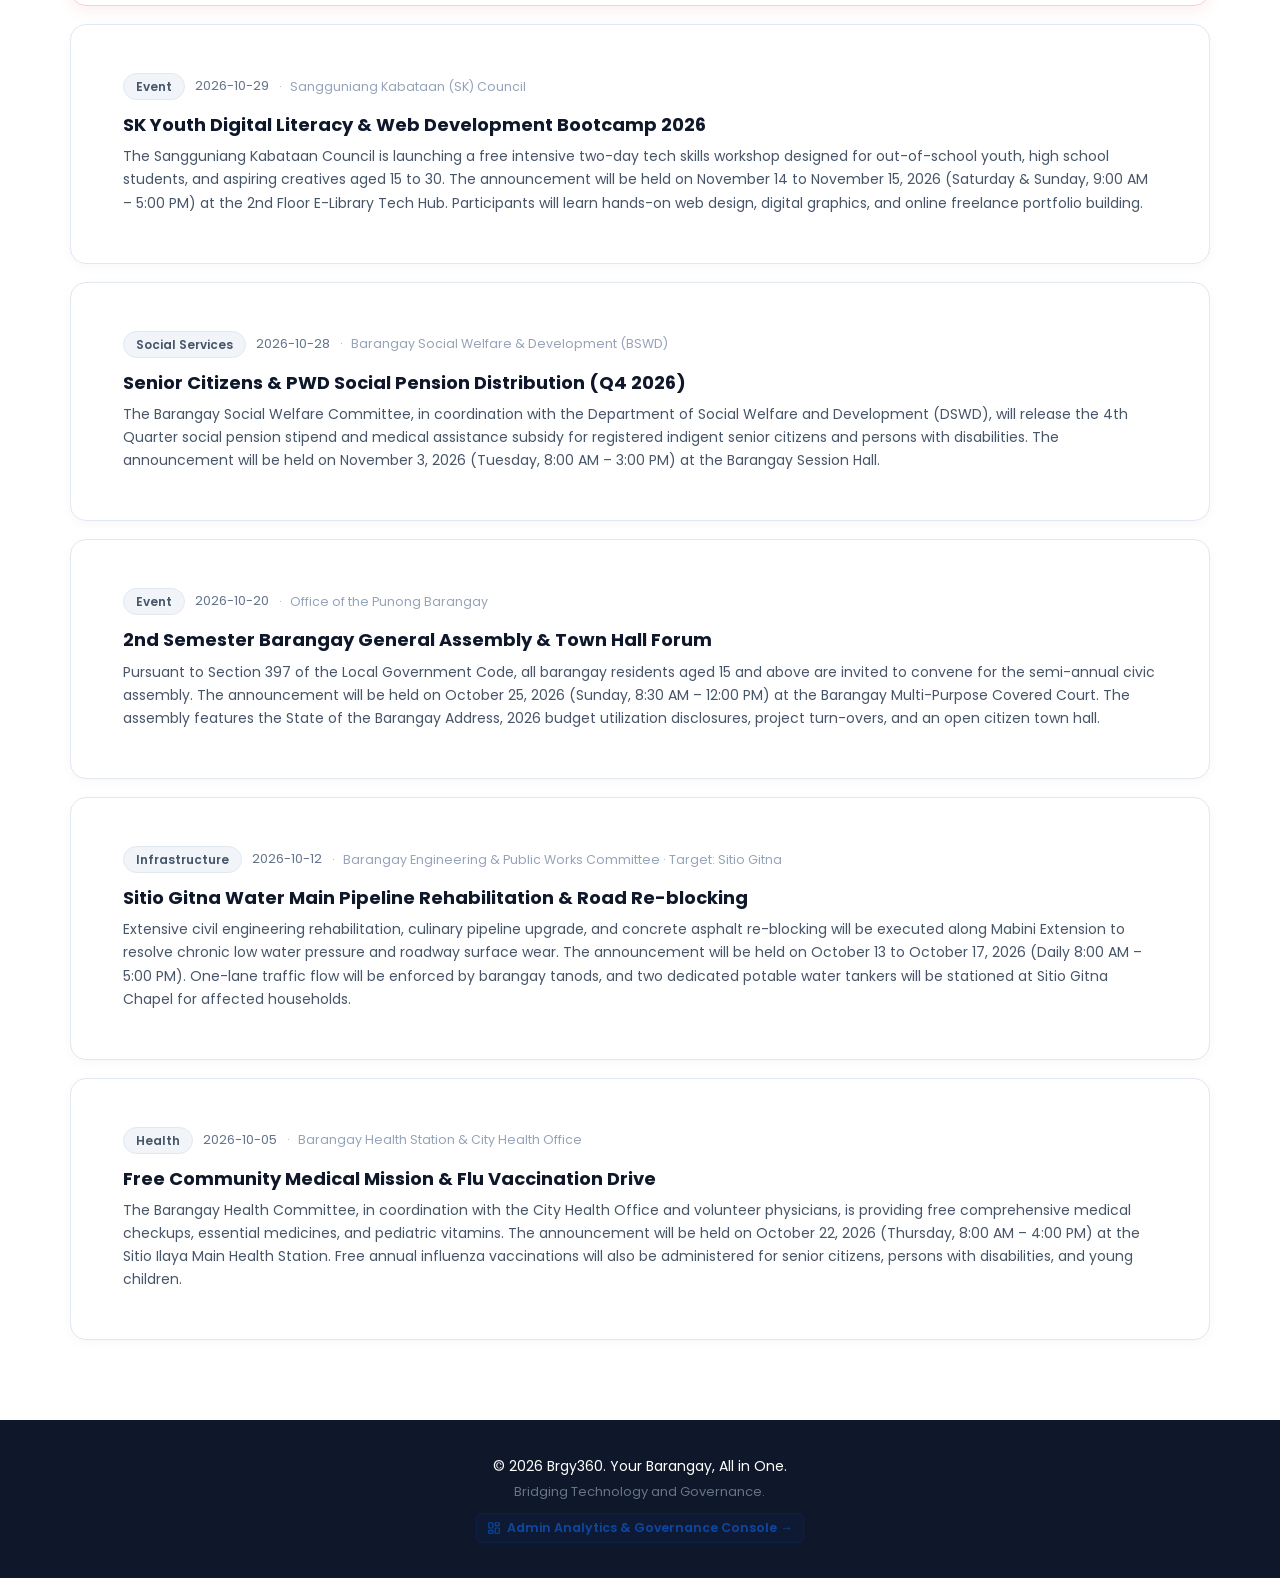
==== commit e066c048: "Add files via upload" ====
--- a/index.html
+++ b/index.html
@@ -1300,8 +1300,12 @@
               <option value="all" selected>All Categories</option>
               <option value="Infrastructure">Infrastructure</option>
               <option value="Health">Health</option>
+              <option value="Social Services">Social Services</option>
               <option value="Administration">Administration</option>
-              <option value="Social Services">Social Services</option>
+              <option value="Emergency Preparedness">Emergency Preparedness</option>
+              <option value="Education, Sports &amp; Recreation">Education, Sports &amp; Recreation</option>
+              <option value="Agriculture &amp; Livelihood">Agriculture &amp; Livelihood</option>
+              <option value="Environment &amp; Waste Management">Environment &amp; Waste Management</option>
             </select>
             <svg class="budget-select-arrow" viewBox="0 0 24 24" fill="none" stroke="currentColor" stroke-width="2" stroke-linecap="round" stroke-linejoin="round" aria-hidden="true">
               <polyline points="6 9 12 15 18 9"></polyline>
@@ -1426,14 +1430,20 @@
           </div>
         </div>
 
-        <!-- Chart 2: Doughnut/Pie Chart (Spending by Category) -->
+        <!-- Chart 2: Doughnut/Pie Chart (Spending / Allocation by Category) -->
         <div class="analytics-card">
-          <div class="analytics-card-header">
-            <h3 class="analytics-card-title">Spending by Category</h3>
-            <p class="analytics-card-subtitle">Disbursement breakdown across operational sectors</p>
+          <div class="analytics-card-header analytics-header-split">
+            <div>
+              <h3 class="analytics-card-title" id="publicPieChartTitle">Spending by Category</h3>
+              <p class="analytics-card-subtitle" id="publicPieChartSubtitle">Disbursement breakdown across operational sectors</p>
+            </div>
+            <div class="chart-mode-toggle" id="publicPieChartModeToggle" role="group" aria-label="Pie chart metric mode">
+              <button type="button" class="chart-mode-btn active" data-pie-mode="actual">Actual</button>
+              <button type="button" class="chart-mode-btn" data-pie-mode="budget">Allocated</button>
+            </div>
           </div>
           <div class="chart-wrapper">
-            <canvas id="budgetCategoryPieChart" aria-label="Spending by category doughnut chart" role="img"></canvas>
+            <canvas id="budgetCategoryPieChart" aria-label="Budget distribution by category doughnut chart" role="img"></canvas>
           </div>
         </div>
       </div>
@@ -1749,6 +1759,7 @@
               <option value="Infrastructure">Infrastructure</option>
               <option value="Event">Event</option>
               <option value="Social Services">Social Services</option>
+              <option value="General">General</option>
             </select>
             <svg class="dropdown-chevron-icon" viewBox="0 0 24 24" fill="none" stroke="currentColor" stroke-width="2.2" stroke-linecap="round" stroke-linejoin="round" aria-hidden="true">
               <polyline points="6 9 12 15 18 9"></polyline>
--- a/budget.css
+++ b/budget.css
@@ -421,6 +421,48 @@
   margin-bottom: 18px;
 }
 
+.analytics-header-split {
+  display: flex;
+  align-items: flex-start;
+  justify-content: space-between;
+  gap: 12px;
+  flex-wrap: wrap;
+}
+
+.chart-mode-toggle {
+  display: inline-flex;
+  align-items: center;
+  background-color: #f1f5f9;
+  border: 1px solid #e2e8f0;
+  border-radius: 8px;
+  padding: 2px;
+  gap: 2px;
+  flex-shrink: 0;
+}
+
+.chart-mode-btn {
+  border: none;
+  background: transparent;
+  color: #475569;
+  font-family: inherit;
+  font-size: 11.5px;
+  font-weight: 600;
+  padding: 5px 10px;
+  border-radius: 6px;
+  cursor: pointer;
+  transition: all 0.2s ease;
+}
+
+.chart-mode-btn:hover {
+  color: #0f172a;
+}
+
+.chart-mode-btn.active {
+  background-color: #ffffff;
+  color: #0d47a1;
+  box-shadow: 0 1px 3px rgba(15, 23, 42, 0.08);
+}
+
 .analytics-card-title {
   font-size: 16.5px;
   font-weight: 700;
@@ -656,9 +698,67 @@
   background-color: #7c3aed;
 }
 
+.cat-dot-emergency {
+  background-color: #dc2626;
+}
+
+.cat-dot-education {
+  background-color: #0284c7;
+}
+
+.cat-dot-agriculture {
+  background-color: #65a30d;
+}
+
+.cat-dot-environment {
+  background-color: #0d9488;
+}
+
 .records-table td.col-desc {
   color: #1e293b;
   min-width: 240px;
+}
+
+.record-desc-main {
+  font-weight: 500;
+  color: #1e293b;
+}
+
+.record-remarks-sub {
+  display: block;
+  margin-top: 3px;
+  font-size: 12px;
+  color: #64748b;
+}
+
+.record-status-inline {
+  display: inline-block;
+  margin-left: 6px;
+  padding: 1px 7px;
+  border-radius: 4px;
+  font-size: 10.5px;
+  font-weight: 600;
+  text-transform: uppercase;
+  letter-spacing: 0.03em;
+  background-color: #f1f5f9;
+  color: #475569;
+  vertical-align: middle;
+}
+
+.record-status-inline.status-completed {
+  background-color: #dcfce7;
+  color: #15803d;
+}
+
+.record-status-inline.status-ongoing,
+.record-status-inline.status-active {
+  background-color: #dbeafe;
+  color: #1d4ed8;
+}
+
+.record-status-inline.status-planned {
+  background-color: #fef3c7;
+  color: #b45309;
 }
 
 .records-table td.col-budget,
